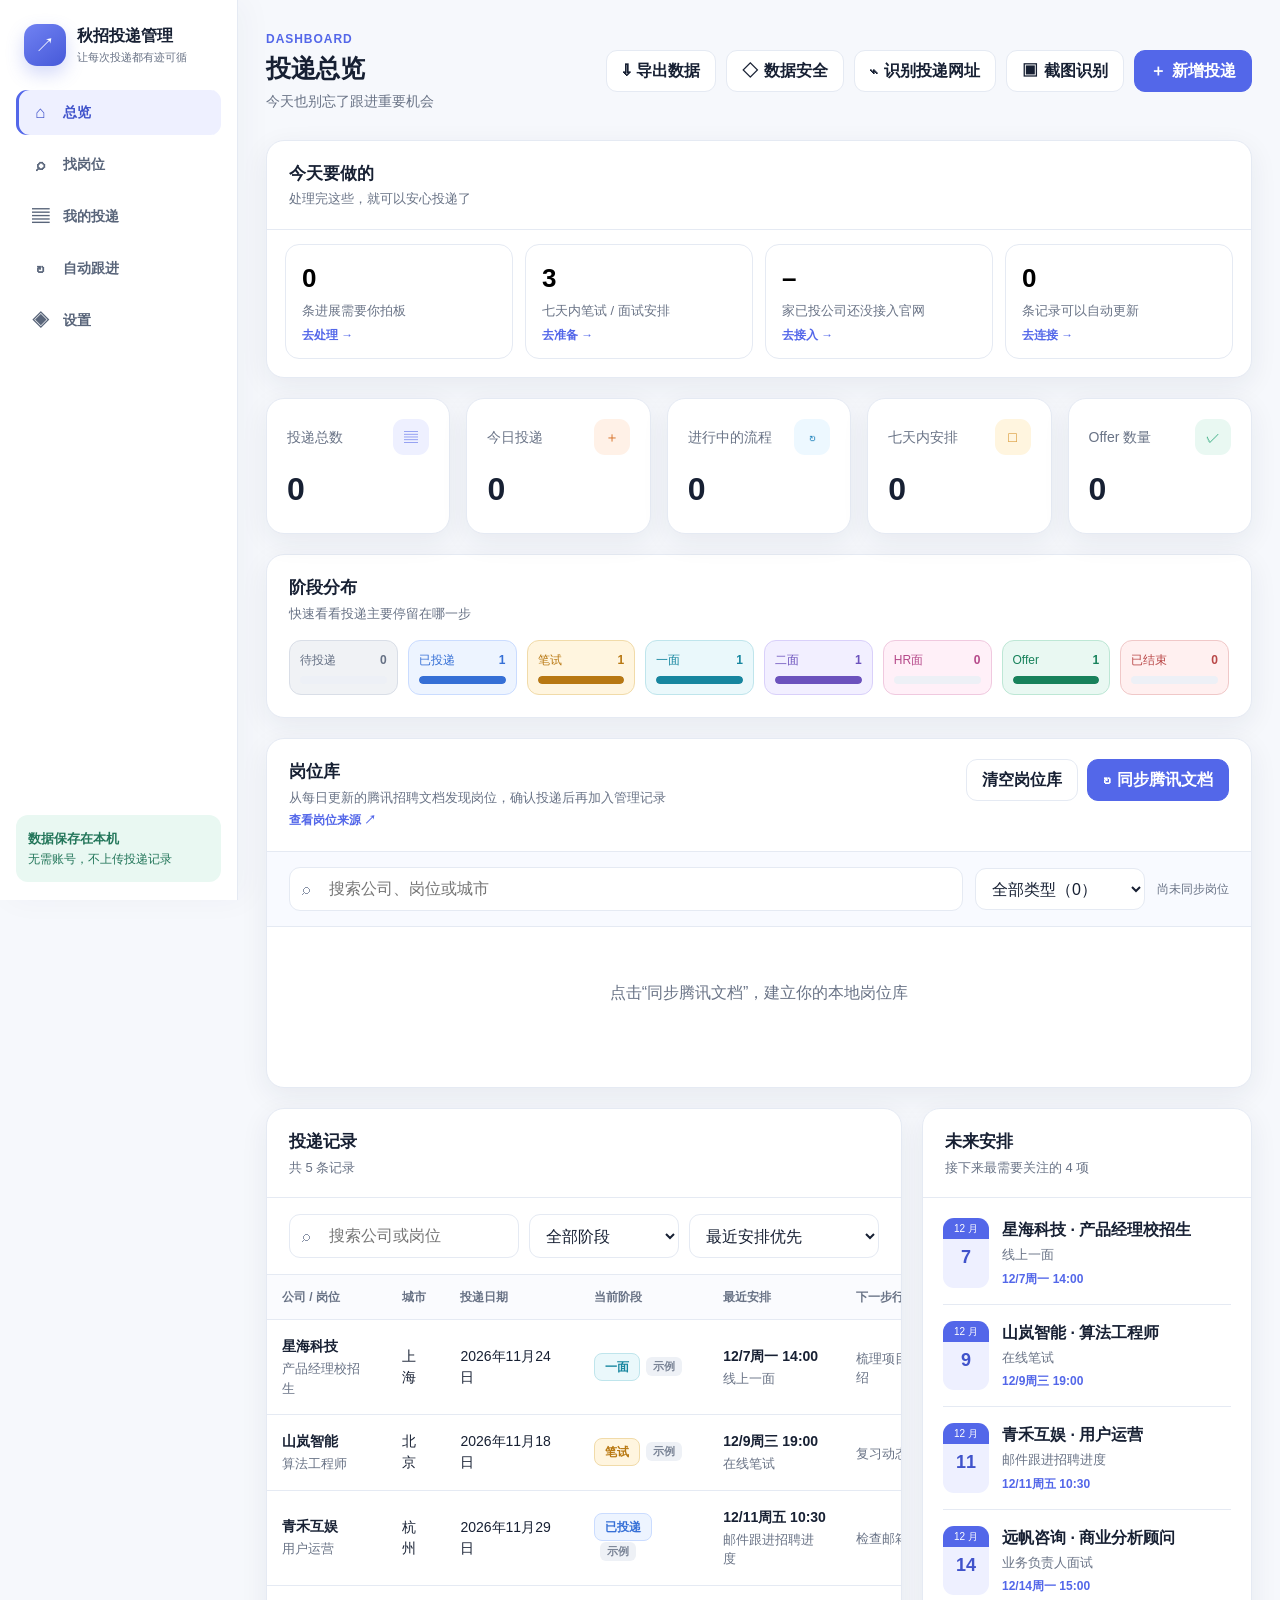
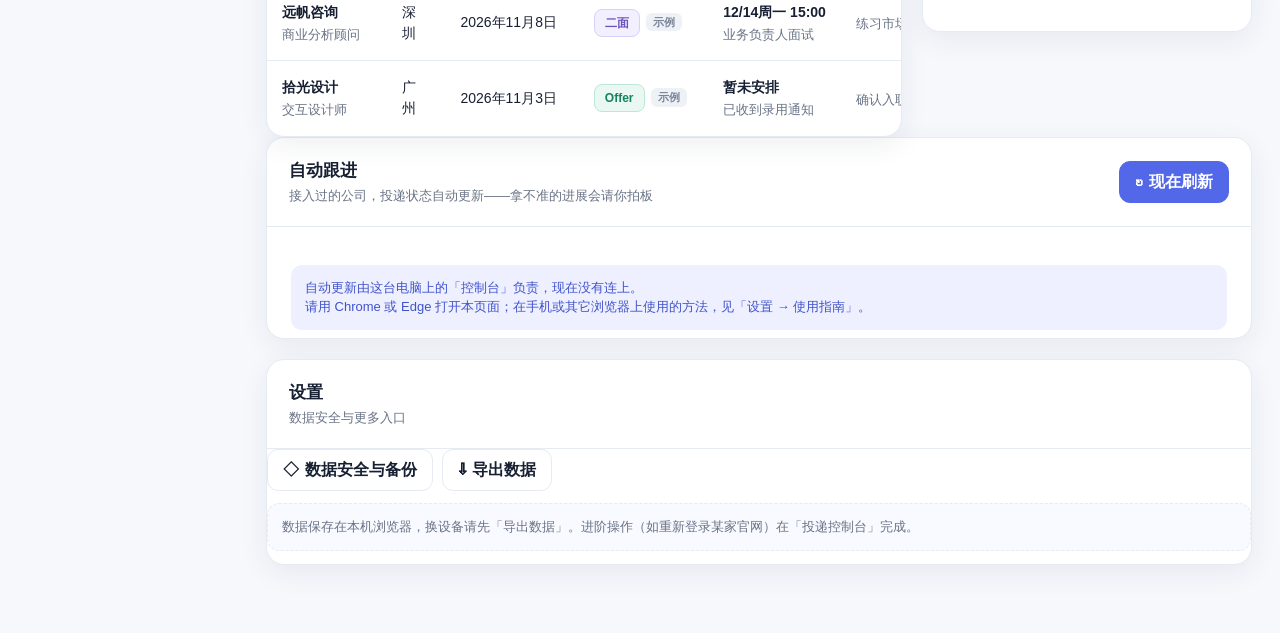
==== index.html @ 9d10a8f5 "feat(v3.2.0): 自动跟进按用户语言重构——公司三态卡+现在刷新+新统计三卡；新增一次一张的拍板弹窗（今日待办/导航徽章直达，四场景人话对质，fuzzy 候选大按钮点选即绑定）；文件模式 U" ====
<!doctype html>
<html lang="zh-CN">
<head>
  <meta charset="utf-8">
  <meta name="viewport" content="width=device-width, initial-scale=1">
  <meta name="color-scheme" content="light">
  <meta name="theme-color" content="#5367e9">
  <meta name="description" content="本地保存、随时跟进的秋招投递管理器">
  <meta name="apple-mobile-web-app-capable" content="yes">
  <meta name="apple-mobile-web-app-status-bar-style" content="default">
  <meta name="apple-mobile-web-app-title" content="秋招管理">
  <link rel="manifest" href="./manifest.webmanifest">
  <link rel="icon" href="./icons/app-icon.svg" type="image/svg+xml">
  <link rel="apple-touch-icon" href="./icons/apple-touch-icon.png">
  <title>秋招投递管理</title>
  <style>
    :root {
      --bg: #f6f8fc;
      --surface: #ffffff;
      --surface-soft: #f8faff;
      --ink: #172033;
      --muted: #697386;
      --line: #e5eaf3;
      --primary: #5367e9;
      --primary-dark: #4053cb;
      --primary-soft: #eef0ff;
      --green: #24a475;
      --green-soft: #e9f8f2;
      --amber: #d38a18;
      --amber-soft: #fff5df;
      --red: #d95050;
      --red-soft: #fff0f0;
      --shadow: 0 8px 28px rgba(33, 45, 75, .07);
      --radius: 18px;
    }

    * { box-sizing: border-box; }
    html { scroll-behavior: smooth; }
    body {
      margin: 0;
      min-width: 320px;
      background: var(--bg);
      color: var(--ink);
      font-family: -apple-system, BlinkMacSystemFont, "Segoe UI", "PingFang SC", "Microsoft YaHei", sans-serif;
      line-height: 1.5;
    }
    button, input, select, textarea { font: inherit; }
    button { cursor: pointer; }
    button:focus-visible, input:focus-visible, select:focus-visible, textarea:focus-visible {
      outline: 3px solid rgba(83, 103, 233, .22);
      outline-offset: 2px;
    }

    .app-layout { display: grid; grid-template-columns: 238px minmax(0, 1fr); min-height: 100vh; }
    .app-sidebar {
      position: sticky; top: 0; z-index: 8; display: flex; flex-direction: column; height: 100vh; padding: 24px 16px 18px;
      background: rgba(255, 255, 255, .96); border-right: 1px solid var(--line); box-shadow: 8px 0 30px rgba(33, 45, 75, .035);
    }
    .sidebar-brand { display: flex; align-items: center; gap: 11px; padding: 0 8px 24px; }
    .sidebar-brand .brand-mark { width: 42px; height: 42px; border-radius: 13px; font-size: 20px; flex: 0 0 auto; }
    .sidebar-title { font-size: 16px; font-weight: 780; white-space: nowrap; }
    .sidebar-subtitle { margin-top: 1px; color: var(--muted); font-size: 11px; }
    .sidebar-nav { display: grid; gap: 7px; }
    .nav-item {
      display: flex; align-items: center; gap: 11px; width: 100%; min-height: 45px; padding: 0 13px; border: 0; border-radius: 11px;
      color: #59657a; background: transparent; text-decoration: none; font-size: 14px; font-weight: 680; text-align: left; transition: .18s ease;
    }
    .nav-item:hover { color: var(--primary-dark); background: #f3f5ff; }
    .nav-item.is-active { color: var(--primary-dark); background: var(--primary-soft); box-shadow: inset 3px 0 0 var(--primary); }
    .nav-icon { display: grid; place-items: center; width: 23px; color: currentColor; font-size: 17px; flex: 0 0 auto; }
    .sidebar-footer { margin-top: auto; padding: 14px 12px; border-radius: 12px; background: var(--green-soft); color: #23765a; font-size: 12px; }
    .sidebar-footer strong { display: block; margin-bottom: 2px; font-size: 13px; }
    .shell { min-width: 0; width: 100%; max-width: 1540px; margin: 0 auto; padding: 30px 28px 48px; }
    #overview, #jobPool, #records, #upcoming { scroll-margin-top: 72px; }
    .topbar { display: flex; align-items: center; justify-content: space-between; gap: 20px; margin-bottom: 28px; }
    .brand { display: flex; align-items: center; gap: 14px; }
    .brand-mark {
      display: grid; place-items: center; width: 48px; height: 48px; border-radius: 15px;
      color: #fff; background: linear-gradient(145deg, #7182f2, #4659d9); box-shadow: 0 8px 18px rgba(83, 103, 233, .25);
      font-size: 23px;
    }
    h1 { margin: 0; font-size: 25px; letter-spacing: -.02em; }
    .page-kicker { margin-bottom: 2px; color: var(--primary); font-size: 12px; font-weight: 760; letter-spacing: .08em; }
    .subtitle { margin: 3px 0 0; color: var(--muted); font-size: 14px; }
    .top-actions { display: flex; gap: 10px; flex-wrap: wrap; justify-content: flex-end; }
    .btn {
      border: 1px solid var(--line); background: var(--surface); color: var(--ink); border-radius: 11px;
      min-height: 42px; padding: 0 15px; font-weight: 650; transition: .18s ease;
    }
    .btn:hover { transform: translateY(-1px); border-color: #ccd3e2; box-shadow: 0 5px 14px rgba(33, 45, 75, .08); }
    .btn-primary { border-color: var(--primary); background: var(--primary); color: #fff; }
    .btn-primary:hover { background: var(--primary-dark); border-color: var(--primary-dark); }
    .btn-soft { background: var(--primary-soft); color: var(--primary-dark); border-color: transparent; }
    .btn-danger { color: var(--red); background: var(--red-soft); border-color: transparent; }
    .btn-small { min-height: 34px; padding: 0 11px; border-radius: 9px; font-size: 13px; }
    .icon { margin-right: 6px; }

    .stats { display: grid; grid-template-columns: repeat(5, minmax(0, 1fr)); gap: 16px; margin-bottom: 20px; }
    .stat-card { background: var(--surface); border: 1px solid var(--line); border-radius: var(--radius); padding: 20px; box-shadow: var(--shadow); }
    .stat-top { display: flex; align-items: center; justify-content: space-between; gap: 12px; color: var(--muted); font-size: 14px; }
    .stat-icon { display: grid; place-items: center; width: 36px; height: 36px; border-radius: 11px; background: var(--primary-soft); color: var(--primary); }
    .stat-card:nth-child(2) .stat-icon { background: #fff1e7; color: #d66f25; }
    .stat-card:nth-child(3) .stat-icon { background: #edf8ff; color: #2988bf; }
    .stat-card:nth-child(4) .stat-icon { background: var(--amber-soft); color: var(--amber); }
    .stat-card:nth-child(5) .stat-icon { background: var(--green-soft); color: var(--green); }
    .stat-number { font-size: 32px; font-weight: 760; margin-top: 10px; letter-spacing: -.03em; }

    .dashboard { display: grid; grid-template-columns: minmax(0, 1fr) 330px; gap: 20px; align-items: start; }
    .main-column { min-width: 0; }
    .panel { background: var(--surface); border: 1px solid var(--line); border-radius: var(--radius); box-shadow: var(--shadow); }
    .panel-head { display: flex; justify-content: space-between; align-items: center; gap: 16px; padding: 20px 22px; border-bottom: 1px solid var(--line); }
    .panel-title { margin: 0; font-size: 17px; }
    .panel-caption { color: var(--muted); font-size: 13px; margin-top: 3px; }

    .distribution { padding: 20px 22px 22px; margin-bottom: 20px; }
    .distribution .panel-head { padding: 0 0 17px; border: 0; }
    .stage-grid { display: grid; grid-template-columns: repeat(8, minmax(72px, 1fr)); gap: 10px; }
    .stage-cell { min-width: 0; padding: 10px; border: 1px solid var(--stage-border, var(--line)); border-radius: 12px; background: var(--stage-soft, var(--surface-soft)); }
    .stage-meta { display: flex; justify-content: space-between; gap: 5px; margin-bottom: 7px; color: var(--stage-color, var(--muted)); font-size: 12px; }
    .stage-meta span:first-child { white-space: nowrap; overflow: hidden; text-overflow: ellipsis; }
    .bar { height: 8px; background: #edf0f6; border-radius: 999px; overflow: hidden; }
    .bar-fill { height: 100%; min-width: 0; border-radius: inherit; background: var(--stage-color, var(--primary)); transition: width .25s ease; }

    .filters { display: grid; grid-template-columns: minmax(180px, 1fr) 150px 190px; gap: 10px; padding: 16px 22px; border-bottom: 1px solid var(--line); }
    .control { width: 100%; min-height: 42px; border: 1px solid var(--line); border-radius: 11px; padding: 9px 12px; color: var(--ink); background: #fff; }
    .search-wrap { position: relative; }
    .search-wrap .control { padding-left: 39px; }
    .search-glyph { position: absolute; left: 13px; top: 50%; transform: translateY(-50%); color: #8a94a8; pointer-events: none; }

    .table-scroll { overflow-x: auto; }
    table { width: 100%; border-collapse: collapse; min-width: 980px; }
    th { padding: 13px 15px; color: var(--muted); font-size: 12px; font-weight: 700; text-align: left; background: #fafbfe; white-space: nowrap; }
    td { padding: 16px 15px; border-top: 1px solid var(--line); vertical-align: middle; font-size: 14px; }
    tbody tr { transition: background .15s ease; }
    tbody tr:hover { background: #fbfcff; }
    .company { font-weight: 720; }
    .company-link { color: inherit; text-decoration: none; }
    .company-link:hover { color: var(--primary); text-decoration: underline; text-underline-offset: 3px; }
    .position { color: var(--muted); font-size: 13px; margin-top: 2px; }
    .schedule { max-width: 190px; }
    .schedule-time { font-weight: 650; }
    .schedule-text, .next-action { color: var(--muted); font-size: 13px; margin-top: 2px; overflow-wrap: anywhere; }
    .overdue { color: var(--red); }
    .badge { display: inline-flex; align-items: center; min-height: 28px; padding: 3px 10px; border: 1px solid var(--stage-border, transparent); border-radius: 8px; background: var(--stage-soft, var(--primary-soft)); color: var(--stage-color, var(--primary-dark)); font-size: 12px; font-weight: 760; white-space: nowrap; }
    .stage-cell[data-stage="待投递"], .badge[data-stage="待投递"] { --stage-color: #657084; --stage-soft: #f0f2f5; --stage-border: #d9dee7; }
    .stage-cell[data-stage="已投递"], .badge[data-stage="已投递"] { --stage-color: #356fd6; --stage-soft: #edf4ff; --stage-border: #cadcff; }
    .stage-cell[data-stage="笔试"], .badge[data-stage="笔试"] { --stage-color: #b87812; --stage-soft: #fff5df; --stage-border: #f1dba9; }
    .stage-cell[data-stage="一面"], .badge[data-stage="一面"] { --stage-color: #16869f; --stage-soft: #eaf8fb; --stage-border: #bfe5ec; }
    .stage-cell[data-stage="二面"], .badge[data-stage="二面"] { --stage-color: #6c52bd; --stage-soft: #f2efff; --stage-border: #d9d0fa; }
    .stage-cell[data-stage="HR面"], .badge[data-stage="HR面"] { --stage-color: #b54889; --stage-soft: #fff0f8; --stage-border: #f0c9df; }
    .stage-cell[data-stage="Offer"], .badge[data-stage="Offer"] { --stage-color: #17825b; --stage-soft: #e9f8f2; --stage-border: #bde7d5; }
    .stage-cell[data-stage="已结束"], .badge[data-stage="已结束"] { --stage-color: #b94747; --stage-soft: #fff0f0; --stage-border: #f0c8c8; }
    .row-actions { display: flex; gap: 7px; white-space: nowrap; }
    .text-button { min-height: 30px; padding: 3px 6px; background: transparent; border: 0; color: var(--muted); font-size: 13px; border-radius: 7px; }
    .text-button:hover { color: var(--primary); background: var(--primary-soft); }
    .text-button.danger:hover { color: var(--red); background: var(--red-soft); }
    .empty { padding: 54px 20px; text-align: center; color: var(--muted); }
    .empty-icon { font-size: 30px; margin-bottom: 8px; }

    .side-panel { position: sticky; top: 20px; }
    .schedule-list { padding: 4px 20px 20px; }
    .schedule-item { display: grid; grid-template-columns: 46px minmax(0, 1fr); gap: 13px; padding: 16px 0; border-bottom: 1px solid var(--line); }
    .schedule-item:last-child { border-bottom: 0; }
    .date-tile { text-align: center; border-radius: 11px; overflow: hidden; background: var(--primary-soft); color: var(--primary-dark); }
    .date-month { padding: 3px 2px; color: #fff; background: var(--primary); font-size: 10px; }
    .date-day { padding: 5px 2px; font-size: 18px; font-weight: 760; }
    .side-company { font-weight: 720; }
    .side-detail { margin-top: 3px; color: var(--muted); font-size: 13px; overflow-wrap: anywhere; }
    .side-time { margin-top: 5px; color: var(--primary); font-size: 12px; font-weight: 650; }
    .side-empty { padding: 46px 15px; text-align: center; color: var(--muted); font-size: 14px; }

    dialog { width: min(680px, calc(100% - 28px)); padding: 0; border: 0; border-radius: 20px; color: var(--ink); box-shadow: 0 24px 70px rgba(20, 29, 54, .24); }
    dialog::backdrop { background: rgba(24, 31, 49, .48); backdrop-filter: blur(2px); }
    .modal-head { display: flex; align-items: center; justify-content: space-between; padding: 21px 24px; border-bottom: 1px solid var(--line); }
    .modal-head h2 { margin: 0; font-size: 20px; }
    .close-btn { width: 36px; height: 36px; border: 0; border-radius: 10px; background: #f3f5f9; color: var(--muted); font-size: 20px; }
    .form-body { padding: 22px 24px 8px; }
    .form-grid { display: grid; grid-template-columns: 1fr 1fr; gap: 17px; }
    .field { min-width: 0; }
    .field.full { grid-column: 1 / -1; }
    label { display: block; margin-bottom: 7px; font-size: 13px; font-weight: 700; }
    .required { color: var(--red); }
    textarea.control { min-height: 78px; resize: vertical; }
    .modal-actions { display: flex; justify-content: flex-end; gap: 10px; padding: 18px 24px 23px; }
    .hint { margin-top: 5px; color: var(--muted); font-size: 12px; }
    .capture-note { margin: 0 0 18px; padding: 13px 14px; border-radius: 11px; background: var(--primary-soft); color: var(--primary-dark); font-size: 13px; }
    .capture-status { min-height: 24px; margin-top: 10px; color: var(--muted); font-size: 13px; }
    .capture-status.success { color: var(--green); }
    .capture-status.error { color: var(--red); }
    .ocr-dropzone { display: grid; place-items: center; min-height: 178px; padding: 22px; border: 2px dashed #cfd6e6; border-radius: 15px; background: var(--surface-soft); text-align: center; transition: .18s ease; }
    .ocr-dropzone.is-dragging { border-color: var(--primary); background: var(--primary-soft); }
    .ocr-dropzone.has-image { display: block; padding: 12px; }
    .ocr-dropzone-icon { margin-bottom: 7px; color: var(--primary); font-size: 32px; }
    .ocr-dropzone-title { font-weight: 730; }
    .ocr-dropzone-help { margin-top: 4px; color: var(--muted); font-size: 13px; }
    .ocr-preview { display: block; width: 100%; max-height: 290px; border-radius: 10px; object-fit: contain; background: #eef1f7; }
    .ocr-preview-grid { display: grid; grid-template-columns: repeat(4, minmax(0, 1fr)); gap: 9px; }
    .ocr-preview-card { position: relative; min-width: 0; overflow: hidden; border: 1px solid var(--line); border-radius: 10px; background: #fff; }
    .ocr-preview-card img { display: block; width: 100%; height: 92px; object-fit: cover; background: #eef1f7; }
    .ocr-preview-name { padding: 6px 8px; overflow: hidden; color: var(--muted); font-size: 11px; text-overflow: ellipsis; white-space: nowrap; }
    .ocr-results { display: grid; gap: 9px; max-height: 280px; margin-top: 13px; overflow: auto; }
    .ocr-result-card { padding: 10px; border: 1px solid var(--line); border-radius: 11px; background: var(--surface-soft); }
    .ocr-result-fields { display: grid; grid-template-columns: 24px 1fr 1.35fr .7fr .95fr; gap: 8px; align-items: center; }
    .ocr-result-card .control { min-width: 0; padding: 8px 9px; font-size: 12px; }
    .ocr-result-check { width: 17px; height: 17px; accent-color: var(--primary); }
    .ocr-raw { margin: 8px 0 0 32px; color: var(--muted); font-size: 12px; }
    .ocr-raw summary { cursor: pointer; color: var(--primary); font-weight: 650; }
    .ocr-raw pre { max-height: 120px; margin: 7px 0 0; padding: 9px; overflow: auto; border-radius: 8px; background: #fff; color: #566078; font: 11px/1.55 ui-monospace, SFMono-Regular, Menlo, monospace; white-space: pre-wrap; }
    .ocr-progress { height: 8px; margin-top: 13px; overflow: hidden; border-radius: 999px; background: #e9edf5; }
    .ocr-progress-fill { width: 0; height: 100%; border-radius: inherit; background: linear-gradient(90deg, #7182f2, #5367e9); transition: width .2s ease; }
    .safety-summary { display: grid; gap: 10px; margin-bottom: 18px; }
    .safety-row { display: flex; align-items: flex-start; justify-content: space-between; gap: 16px; padding: 13px 14px; border: 1px solid var(--line); border-radius: 11px; background: var(--surface-soft); }
    .safety-label { font-weight: 700; }
    .safety-detail { margin-top: 2px; color: var(--muted); font-size: 12px; }
    .safety-state { color: var(--green); font-size: 13px; font-weight: 700; text-align: right; }
    .safety-state.warning { color: var(--amber); }
    .safety-actions { display: grid; grid-template-columns: 1fr 1fr; gap: 10px; }
    .safety-actions .btn { width: 100%; }
    .safety-footnote { margin: 15px 0 0; color: var(--muted); font-size: 12px; }

    .job-pool { margin-bottom: 20px; overflow: hidden; }
    .job-pool-head { align-items: flex-start; }
    .job-pool-actions { display: flex; gap: 9px; flex-wrap: wrap; justify-content: flex-end; }
    .job-source { display: inline-flex; align-items: center; gap: 5px; color: var(--primary); text-decoration: none; font-size: 12px; font-weight: 700; }
    .job-source:hover { text-decoration: underline; text-underline-offset: 3px; }
    .job-pool-toolbar { display: grid; grid-template-columns: minmax(200px, 1fr) minmax(170px, auto) auto; gap: 12px; align-items: center; padding: 15px 22px; border-bottom: 1px solid var(--line); background: var(--surface-soft); }
    .job-pager { display: flex; align-items: center; justify-content: center; gap: 14px; padding: 4px 22px 20px; }
    .job-pager-info { color: var(--muted); font-size: 13px; }
    .job-sync-meta { color: var(--muted); font-size: 12px; white-space: nowrap; }
    .job-list { display: grid; grid-template-columns: repeat(3, minmax(0, 1fr)); gap: 12px; padding: 18px 22px 22px; }
    .job-card { min-width: 0; padding: 16px; border: 1px solid var(--line); border-radius: 14px; background: #fff; transition: .18s ease; }
    .job-card:hover { transform: translateY(-1px); border-color: #cfd6e7; box-shadow: 0 8px 20px rgba(33, 45, 75, .07); }
    .job-card-top { display: flex; align-items: flex-start; justify-content: space-between; gap: 10px; }
    .job-company { min-width: 0; font-weight: 760; overflow: hidden; text-overflow: ellipsis; white-space: nowrap; }
    .job-city { flex: 0 0 auto; padding: 2px 8px; border-radius: 999px; background: #edf8ff; color: #287ea9; font-size: 11px; font-weight: 700; }
    .job-position { min-height: 42px; margin-top: 7px; color: #3c475b; font-size: 14px; font-weight: 650; overflow-wrap: anywhere; }
    .job-extra { min-height: 19px; margin-top: 7px; color: var(--muted); font-size: 12px; overflow-wrap: anywhere; }
    .job-card-actions { display: flex; gap: 8px; margin-top: 13px; }
    .job-card-actions .btn { flex: 1; }
    .job-empty { grid-column: 1 / -1; padding: 36px 18px; color: var(--muted); text-align: center; }
    .sync-steps { display: grid; gap: 10px; margin-bottom: 17px; }
    .sync-step { display: grid; grid-template-columns: 28px minmax(0, 1fr); gap: 10px; align-items: start; padding: 12px 13px; border: 1px solid var(--line); border-radius: 11px; background: var(--surface-soft); }
    .sync-step-number { display: grid; place-items: center; width: 26px; height: 26px; border-radius: 8px; color: #fff; background: var(--primary); font-size: 12px; font-weight: 800; }
    .sync-step strong { display: block; font-size: 13px; }
    .sync-step span { display: block; margin-top: 2px; color: var(--muted); font-size: 12px; }
    .sync-fallback { margin-top: 17px; padding-top: 17px; border-top: 1px solid var(--line); }
    .sync-fallback summary { cursor: pointer; color: var(--primary-dark); font-size: 13px; font-weight: 700; }
    .sync-fallback textarea { margin-top: 11px; min-height: 112px; }

    .toast { position: fixed; z-index: 20; left: 50%; bottom: 28px; transform: translate(-50%, 20px); opacity: 0; pointer-events: none; background: #202a40; color: #fff; border-radius: 11px; padding: 11px 17px; box-shadow: 0 10px 30px rgba(20, 29, 54, .2); transition: .22s ease; font-size: 14px; }
    .toast.show { opacity: 1; transform: translate(-50%, 0); }
    .install-guide { display: grid; gap: 12px; margin: 0; padding: 0; list-style: none; }
    .install-guide li { display: grid; grid-template-columns: 28px minmax(0, 1fr); gap: 10px; align-items: start; padding: 12px 13px; border: 1px solid var(--line); border-radius: 12px; background: var(--surface-soft); }
    .install-step { display: grid; place-items: center; width: 27px; height: 27px; border-radius: 8px; color: #fff; background: var(--primary); font-size: 12px; font-weight: 800; }
    .install-guide strong { display: block; font-size: 13px; }
    .install-guide span:last-child { display: block; margin-top: 2px; color: var(--muted); font-size: 12px; }

    @media (max-width: 1100px) {
      .app-layout { grid-template-columns: 210px minmax(0, 1fr); }
      .dashboard { grid-template-columns: 1fr; }
      .side-panel { position: static; }
      .schedule-list { display: grid; grid-template-columns: repeat(2, 1fr); column-gap: 22px; }
      .job-list { grid-template-columns: repeat(2, minmax(0, 1fr)); }
    }
    @media (max-width: 900px) {
      .app-layout { display: block; }
      .app-sidebar { height: auto; padding: 10px 14px; flex-direction: row; align-items: center; border-right: 0; border-bottom: 1px solid var(--line); }
      .sidebar-brand { margin-right: 8px; padding: 0; }
      .sidebar-brand .brand-mark { width: 38px; height: 38px; }
      .sidebar-brand > div:last-child, .sidebar-footer { display: none; }
      .sidebar-nav { display: flex; min-width: 0; overflow-x: auto; gap: 5px; scrollbar-width: none; }
      .sidebar-nav::-webkit-scrollbar { display: none; }
      .nav-item { width: auto; min-width: max-content; min-height: 38px; padding: 0 11px; }
      .nav-item.is-active { box-shadow: none; }
    }
    @media (max-width: 780px) {
      .shell { padding: 20px 15px 36px; }
      .topbar { align-items: flex-start; }
      .top-actions .btn { font-size: 0; width: 44px; padding: 0; }
      .top-actions .btn .icon { margin: 0; font-size: 17px; }
      .stats { grid-template-columns: repeat(2, 1fr); }
      .stage-grid { grid-template-columns: repeat(4, 1fr); row-gap: 16px; }
      .job-pool-toolbar { grid-template-columns: 1fr; }
      .job-sync-meta { white-space: normal; }
      .filters { grid-template-columns: 1fr 1fr; }
      .search-wrap { grid-column: 1 / -1; }
    }
    @media (max-width: 560px) {
      body { padding-bottom: env(safe-area-inset-bottom); }
      .app-sidebar { padding-left: max(10px, env(safe-area-inset-left)); padding-right: max(10px, env(safe-area-inset-right)); }
      .shell { padding: 16px 11px calc(30px + env(safe-area-inset-bottom)); }
      .topbar { flex-direction: column; gap: 13px; margin-bottom: 18px; }
      .top-actions { display: grid; grid-template-columns: repeat(auto-fit, minmax(42px, 1fr)); width: 100%; gap: 7px; }
      .top-actions .btn { width: 100%; }
      .brand-mark { width: 43px; height: 43px; }
      h1 { font-size: 21px; }
      .subtitle { display: none; }
      .stats { gap: 10px; }
      .stat-card { padding: 15px; }
      .stat-number { font-size: 27px; }
      .stats .stat-card:last-child:nth-child(odd) { grid-column: 1 / -1; }
      .filters { grid-template-columns: 1fr; padding: 14px; }
      .search-wrap { grid-column: auto; }
      .panel-head { padding: 17px; }
      .distribution { padding: 17px; }
      .stage-grid { grid-template-columns: repeat(2, 1fr); }
      .schedule-list { grid-template-columns: 1fr; }
      .job-list { grid-template-columns: 1fr; padding: 14px; }
      .job-pool-head { align-items: stretch; flex-direction: column; }
      .job-pool-actions { justify-content: flex-start; }
      .ocr-preview-grid { grid-template-columns: repeat(2, minmax(0, 1fr)); }
      .ocr-result-fields { grid-template-columns: 22px 1fr; }
      .ocr-result-fields [data-field="position"], .ocr-result-fields [data-field="city"], .ocr-result-fields [data-field="applicationDate"] { grid-column: 2; }
      .form-grid { grid-template-columns: 1fr; }
      .field.full { grid-column: auto; }
      .form-body { padding: 18px 18px 6px; }
      .modal-head, .modal-actions { padding-left: 18px; padding-right: 18px; }
      dialog { width: calc(100% - 12px); max-height: calc(100dvh - 12px); border-radius: 16px; }
      dialog[open] { display: flex; flex-direction: column; }
      dialog > form, dialog > div { min-height: 0; }
      dialog .form-body { overflow-y: auto; overscroll-behavior: contain; }
      .table-scroll { overflow: visible; }
      table { min-width: 0; }
      thead { display: none; }
      tbody { display: grid; gap: 12px; padding: 12px; }
      tbody tr { display: block; overflow: hidden; border: 1px solid var(--line); border-radius: 14px; background: #fff; box-shadow: 0 5px 16px rgba(33, 45, 75, .05); }
      tbody td { display: grid; grid-template-columns: 84px minmax(0, 1fr); gap: 10px; align-items: start; padding: 10px 13px; border-top: 1px solid var(--line); font-size: 13px; }
      tbody td:first-child { display: block; padding: 14px 13px; border-top: 0; background: var(--surface-soft); }
      tbody td::before { content: attr(data-label); color: var(--muted); font-size: 11px; font-weight: 700; }
      tbody td:first-child::before { display: none; }
      .schedule { max-width: none; }
      .row-actions { flex-wrap: wrap; }
      .row-actions .btn, .row-actions .text-button { flex: 1; min-height: 38px; }
    }

    /* ===== 状态同步 ===== */
    .nav-badge {
      margin-left: auto; min-width: 19px; height: 19px; padding: 0 5px; border-radius: 999px;
      display: inline-grid; place-items: center; background: var(--red); color: #fff; font-size: 11px; font-weight: 800;
    }
    .nav-badge[hidden] { display: none; }
    .sync-badge {
      display: inline-block; margin-left: 6px; padding: 1px 7px; border-radius: 6px; background: #eef1f6;
      color: #7a8496; font-size: 11px; font-weight: 700; cursor: help; vertical-align: 1px;
    }
    .sync-file-row { display: flex; align-items: center; justify-content: space-between; gap: 12px; padding: 13px 15px; border: 1px solid var(--line); border-radius: 13px; background: var(--surface-soft); margin-bottom: 14px; }
    .sync-file-name { font-weight: 750; font-size: 14px; word-break: break-all; }
    .sync-file-sub { color: var(--muted); font-size: 12.5px; margin-top: 2px; }
    .sync-dot { display: inline-block; width: 9px; height: 9px; border-radius: 50%; margin-right: 6px; vertical-align: 1px; background: var(--line); }
    .sync-dot.ok { background: var(--green); }
    .sync-dot.warn { background: var(--amber); }
    .sync-dot.err { background: var(--red); }
    .sync-stats { display: grid; grid-template-columns: repeat(3, 1fr); gap: 10px; margin-bottom: 14px; }
    .sync-stat { border: 1px solid var(--line); border-radius: 13px; padding: 12px 14px; background: var(--surface); }
    .sync-stat b { display: block; font-size: 22px; letter-spacing: -.02em; }
    .sync-stat span { color: var(--muted); font-size: 12px; }
    .sync-stat.is-hot b { color: var(--red); }
    .sync-toolbar { display: flex; gap: 9px; flex-wrap: wrap; margin-bottom: 4px; }
    .sync-box { border-radius: 13px; padding: 12px 14px; font-size: 13.5px; margin: 10px 0; }
    .sync-box.warn { background: var(--amber-soft); color: #8a5a10; }
    .sync-box.err { background: var(--red-soft); color: #943434; }
    .sync-seed { border: 1px solid #cfe9dd; background: var(--green-soft); border-radius: 13px; padding: 14px 16px; margin: 10px 0; }
    .sync-seed h3 { margin: 0 0 6px; font-size: 15px; color: #1d7a58; }
    .sync-seed p { margin: 0 0 10px; font-size: 13px; color: #2c6a53; }
    .sync-chips { display: flex; gap: 8px; flex-wrap: wrap; margin-bottom: 12px; }
    .sync-chip { background: #fff; border: 1px solid #cfe9dd; border-radius: 999px; padding: 3px 11px; font-size: 12px; font-weight: 700; color: #1d7a58; }
    .sync-queue-head { font-size: 14px; font-weight: 800; color: var(--amber); margin: 10px 0 4px; }
    .sync-batch-note { color: var(--muted); font-size: 12px; margin: 2px 0 10px; }
    .sync-card { border: 1px solid var(--line); border-left: 4px solid var(--line); border-radius: 13px; background: var(--surface); padding: 13px 15px; margin-bottom: 10px; box-shadow: 0 3px 10px rgba(33,45,75,.04); }
    .sync-card.t-override { border-left-color: var(--amber); }
    .sync-card.t-revive { border-left-color: var(--red); }
    .sync-card.t-fuzzy { border-left-color: var(--primary); }
    .sync-card.t-new { border-left-color: var(--green); }
    .sync-scene { display: inline-block; font-size: 11.5px; font-weight: 800; border-radius: 7px; padding: 2px 8px; margin-bottom: 7px; }
    .sync-card.t-override .sync-scene { background: var(--amber-soft); color: var(--amber); }
    .sync-card.t-revive .sync-scene { background: var(--red-soft); color: var(--red); }
    .sync-card.t-fuzzy .sync-scene { background: var(--primary-soft); color: var(--primary-dark); }
    .sync-card.t-new .sync-scene { background: var(--green-soft); color: var(--green); }
    .sync-card-title { font-size: 14.5px; font-weight: 780; }
    .sync-official { font-size: 13px; color: #3d4759; margin-top: 3px; }
    .sync-meta { color: var(--muted); font-size: 12px; margin-top: 3px; }
    .sync-diff { margin: 9px 0 2px; font-size: 13px; display: flex; align-items: center; gap: 8px; flex-wrap: wrap; }
    .sync-diff .arrow { color: var(--muted); }
    .sync-guard { margin-top: 7px; font-size: 12px; color: var(--amber); background: var(--amber-soft); border-radius: 8px; padding: 5px 9px; display: inline-block; }
    .sync-card-actions { display: flex; gap: 8px; flex-wrap: wrap; margin-top: 11px; }
    .sync-card select.control { min-height: 34px; max-width: 100%; padding-top: 0; padding-bottom: 0; font-size: 13px; }
    .sync-allclear { text-align: center; color: var(--green); font-weight: 700; font-size: 14px; padding: 12px 0 4px; }
    .sync-hint { margin-top: 14px; padding: 12px 14px; border-radius: 12px; background: var(--surface-soft); border: 1px dashed var(--line); color: var(--muted); font-size: 12.5px; line-height: 1.8; }
    .sync-sites { display: grid; gap: 6px; margin: 10px 0 14px; }
    .sync-site { display: flex; align-items: center; justify-content: space-between; gap: 10px; font-size: 13px; padding: 8px 12px; border: 1px solid var(--line); border-radius: 10px; background: var(--surface-soft); }
    .sync-site-right { display: flex; align-items: center; gap: 10px; min-width: 0; }
    .sync-site-right .sub { font-size: 12px; text-align: right; }
    .sync-site-actions { display: flex; gap: 6px; flex: 0 0 auto; }
    .sync-site-actions .btn { min-height: 28px; padding: 0 9px; font-size: 12px; border-radius: 8px; }
    .todo-grid { display: grid; grid-template-columns: repeat(4, minmax(0,1fr)); gap: 12px; padding: 14px 18px 18px; }
    .todo-card { text-align: left; border: 1px solid var(--line); border-radius: 14px; background: var(--surface); padding: 14px 16px; display: grid; gap: 3px; transition: .18s ease; }
    .todo-card:hover { transform: translateY(-1px); border-color: #cfd6e7; box-shadow: 0 8px 20px rgba(33,45,75,.07); }
    .todo-card b { font-size: 26px; letter-spacing: -.02em; }
    .todo-card span { color: var(--muted); font-size: 13px; }
    .todo-card i { font-style: normal; color: var(--primary); font-size: 12px; font-weight: 700; margin-top: 3px; }
    #autofollow, #settings { scroll-margin-top: 72px; }
    .sync-site-caption { color: var(--muted); font-size: 12px; padding: 2px 2px 8px; }

    /* ===== 官网绑定 ===== */
    .sync-badge.bind-on { background: var(--green-soft); color: #1d7a58; }
    .sync-badge.bind-off { background: #eef1f6; color: #8a94a6; }
    .sync-badge.bind-orphan { background: var(--amber-soft); color: var(--amber); }
    .bind-entries { display: grid; gap: 6px; margin: 8px 0 4px; max-height: 190px; overflow: auto; }
    .bind-entry {
      display: flex; justify-content: space-between; align-items: center; gap: 10px; width: 100%;
      padding: 8px 11px; border: 1px solid var(--line); border-radius: 10px; background: var(--surface-soft);
      font-size: 12.5px; text-align: left;
    }
    .bind-entry:hover { border-color: var(--primary); }
    .bind-entry.is-selected { border-color: var(--primary); background: var(--primary-soft); }
    .bind-entry .sub { color: var(--muted); font-size: 11.5px; text-align: right; }
    .bind-nobind-row { display: flex; gap: 7px; align-items: center; margin-top: 9px; font-size: 12.5px; font-weight: 600; color: var(--muted); }
    /* ===== 拍板弹窗 ===== */
    .adj-fact { margin: 10px 0 4px; padding: 12px 14px; border: 1px solid var(--line); border-radius: 11px; background: var(--surface-soft); font-size: 14px; line-height: 1.75; }
    .adj-fact b { font-weight: 760; }
    .adj-question { margin: 14px 0 0; font-size: 15.5px; font-weight: 730; }
    .adj-actions { display: flex; gap: 10px; margin-top: 16px; }
    .adj-actions .btn { flex: 1; min-height: 46px; }
    .adj-body-title { font-size: 15px; font-weight: 780; margin-bottom: 2px; }
    .adj-meta { color: var(--muted); font-size: 12.5px; margin-top: 3px; }
    /* ===== 自动跟进新区 ===== */
    .sync-freshness { color: var(--muted); font-size: 13px; margin-bottom: 12px; }
    button.sync-stat { cursor: pointer; text-align: left; font: inherit; }
    button.sync-stat:hover { border-color: #cfd6e7; box-shadow: 0 5px 14px rgba(33,45,75,.08); }
    @media (max-width: 1100px) { .todo-grid { grid-template-columns: repeat(2, minmax(0,1fr)); } }
    @media (max-width: 560px) { .todo-grid { grid-template-columns: 1fr; } }
  </style>
</head>
<body>
  <div class="app-layout">
    <aside class="app-sidebar" aria-label="主导航">
      <div class="sidebar-brand">
        <div class="brand-mark" aria-hidden="true">↗</div>
        <div><div class="sidebar-title">秋招投递管理</div><div class="sidebar-subtitle">让每次投递都有迹可循</div></div>
      </div>
      <nav class="sidebar-nav">
        <a class="nav-item is-active" href="#overview"><span class="nav-icon">⌂</span><span>总览</span></a>
        <a class="nav-item" href="#jobPool"><span class="nav-icon">⌕</span><span>找岗位</span></a>
        <a class="nav-item" href="#records"><span class="nav-icon">▤</span><span>我的投递</span></a>
        <button class="nav-item" id="sideSyncBtn" type="button"><span class="nav-icon">↻</span><span>自动跟进</span><span class="nav-badge" id="syncNavBadge" hidden>0</span></button>
        <a class="nav-item" href="#settings"><span class="nav-icon">◈</span><span>设置</span></a>
      </nav>
      <div class="sidebar-footer"><strong>数据保存在本机</strong>无需账号，不上传投递记录</div>
    </aside>

    <main class="shell">
    <header class="topbar">
      <div>
        <div class="page-kicker">DASHBOARD</div>
        <h1>投递总览</h1>
        <p class="subtitle">今天也别忘了跟进重要机会</p>
      </div>
      <div class="top-actions">
        <button class="btn" id="exportBtn" type="button" title="导出数据"><span class="icon">⇩</span>导出数据</button>
        <button class="btn" id="safetyBtn" type="button" title="数据安全"><span class="icon">◇</span>数据安全</button>
        <button class="btn" id="captureUrlBtn" type="button" title="识别投递网址"><span class="icon">⌁</span>识别投递网址</button>
        <button class="btn" id="captureScreenshotBtn" type="button" title="截图识别"><span class="icon">▣</span>截图识别</button>
        <button class="btn" id="installAppBtn" type="button" title="安装到手机" hidden><span class="icon">⇧</span>安装到手机</button>
        <button class="btn btn-primary" id="addBtn" type="button" title="新增投递"><span class="icon">＋</span>新增投递</button>
      </div>
    </header>

    <section class="panel" id="todoStrip" aria-label="今天要做的" style="margin-bottom:20px">
        <div class="panel-head"><div><h2 class="panel-title">今天要做的</h2><div class="panel-caption">处理完这些，就可以安心投递了</div></div></div>
        <div class="panel-body todo-grid">
          <button class="todo-card" id="todoConfirm" type="button"><b id="todoConfirmN">0</b><span>条进展需要你拍板</span><i>去处理 →</i></button>
          <button class="todo-card" id="todoUpcoming" type="button"><b id="todoUpcomingN">0</b><span>七天内笔试 / 面试安排</span><i>去准备 →</i></button>
          <button class="todo-card" id="todoOnboard" type="button"><b id="todoOnboardN">0</b><span>家已投公司还没接入官网</span><i>去接入 →</i></button>
          <button class="todo-card" id="todoBind" type="button"><b id="todoBindN">0</b><span>条记录可以自动更新</span><i>去连接 →</i></button>
        </div>
      </section>
      <section class="stats" id="overview" aria-label="投递概览">
      <article class="stat-card"><div class="stat-top"><span>投递总数</span><span class="stat-icon">▤</span></div><div class="stat-number" id="totalCount">0</div></article>
      <article class="stat-card"><div class="stat-top"><span>今日投递</span><span class="stat-icon">＋</span></div><div class="stat-number" id="todayCount">0</div></article>
      <article class="stat-card"><div class="stat-top"><span>进行中的流程</span><span class="stat-icon">↻</span></div><div class="stat-number" id="activeCount">0</div></article>
      <article class="stat-card"><div class="stat-top"><span>七天内安排</span><span class="stat-icon">□</span></div><div class="stat-number" id="weekCount">0</div></article>
      <article class="stat-card"><div class="stat-top"><span>Offer 数量</span><span class="stat-icon">✓</span></div><div class="stat-number" id="offerCount">0</div></article>
    </section>

    <section class="panel distribution" aria-labelledby="distributionTitle">
      <div class="panel-head">
        <div><h2 class="panel-title" id="distributionTitle">阶段分布</h2><div class="panel-caption">快速看看投递主要停留在哪一步</div></div>
      </div>
      <div class="stage-grid" id="stageGrid"></div>
    </section>

    <section class="panel job-pool" id="jobPool" aria-labelledby="jobPoolTitle">
      <div class="panel-head job-pool-head">
        <div>
          <h2 class="panel-title" id="jobPoolTitle">岗位库</h2>
          <div class="panel-caption">从每日更新的腾讯招聘文档发现岗位，确认投递后再加入管理记录</div>
          <a class="job-source" href="https://docs.qq.com/smartsheet/DUXJLSnZoTVFhVUVs?tab=tkaHEa&amp;viewId=vKWCWH" target="_blank" rel="noopener noreferrer">查看岗位来源 ↗</a>
        </div>
        <div class="job-pool-actions">
          <button class="btn" id="clearJobPoolBtn" type="button">清空岗位库</button>
          <button class="btn btn-primary" id="syncJobsBtn" type="button"><span class="icon">↻</span>同步腾讯文档</button>
        </div>
      </div>
      <div class="job-pool-toolbar">
        <div class="search-wrap"><span class="search-glyph">⌕</span><input class="control" id="jobSearchInput" type="search" placeholder="搜索公司、岗位或城市" aria-label="搜索岗位库"></div>
        <select class="control" id="jobCategoryFilter" aria-label="按招聘类型筛选"><option value="all">全部类型</option></select>
        <div class="job-sync-meta" id="jobSyncMeta">尚未同步岗位</div>
      </div>
      <div class="job-list" id="jobList"></div>
      <div class="job-pager" id="jobPager"></div>
    </section>

    <div class="dashboard">
      <section class="main-column">
        <div class="panel" id="records">
          <div class="panel-head">
            <div><h2 class="panel-title">投递记录</h2><div class="panel-caption" id="resultCaption">共 0 条记录</div></div>
          </div>
          <div class="filters">
            <div class="search-wrap"><span class="search-glyph">⌕</span><input class="control" id="searchInput" type="search" placeholder="搜索公司或岗位" aria-label="搜索公司或岗位"></div>
            <select class="control" id="stageFilter" aria-label="按阶段筛选"><option value="all">全部阶段</option></select>
            <select class="control" id="sortSelect" aria-label="排序方式">
              <option value="schedule">最近安排优先</option>
              <option value="applied-desc">投递日期：从新到旧</option>
              <option value="updated-desc">最近更新优先</option>
              <option value="company">公司名称排序</option>
            </select>
          </div>
          <div class="table-scroll">
            <table>
              <thead><tr><th>公司 / 岗位</th><th>城市</th><th>投递日期</th><th>当前阶段</th><th>最近安排</th><th>下一步行动</th><th>操作</th></tr></thead>
              <tbody id="recordBody"></tbody>
            </table>
          </div>
          <div class="empty" id="emptyState" hidden><div class="empty-icon">⌕</div><div>没有找到符合条件的记录</div></div>
        </div>
      </section>

      <aside class="panel side-panel" id="upcoming" aria-labelledby="upcomingTitle">
        <div class="panel-head"><div><h2 class="panel-title" id="upcomingTitle">未来安排</h2><div class="panel-caption">接下来最需要关注的 4 项</div></div></div>
        <div class="schedule-list" id="upcomingList"></div>
      </aside>
    </div>
        <section class="panel" id="autofollow" aria-labelledby="autofollowTitle" style="margin-bottom:20px">
        <div class="panel-head">
          <div><h2 class="panel-title" id="autofollowTitle">自动跟进</h2><div class="panel-caption">接入过的公司，投递状态自动更新——拿不准的进展会请你拍板</div></div>
          <div class="job-pool-actions">
            <button class="btn btn-primary" id="syncRefreshBtn" type="button"><span class="icon">↻</span>现在刷新</button>
          </div>
        </div>
        <div class="panel-body" style="padding-top:16px">
    <div class="form-body">

      <section id="syncConnecting" hidden>
        <p class="capture-note" style="margin:0">正在连接…</p>
      </section>

      <section id="syncDirect" hidden>
        <div class="sync-freshness" id="syncFreshness">·</div>
        <div class="sync-stats">
          <div class="sync-stat"><b id="statLastUpdate">—</b><span>上次更新</span></div>
          <div class="sync-stat"><b id="statCompanies">0</b><span>已接入公司</span></div>
          <button class="sync-stat" id="statPending" type="button" title="处理这些进展"><b id="statPendingN">0</b><span>条进展需要拍板</span></button>
        </div>
        <div class="sync-sites" id="syncSitesList"></div>
        <div class="capture-status" id="syncQueryStatus" role="status" aria-live="polite" hidden></div>

        <div class="sync-seed" id="syncSeedBox" hidden>
          <h3>官网发现你的投递记录，台账还是空的</h3>
          <p>要把这些全部记入台账吗？之后它们的状态会自动更新。</p>
          <div class="sync-chips" id="syncSeedChips"></div>
          <div style="display:flex;gap:9px;flex-wrap:wrap;">
            <button class="btn btn-primary btn-small" id="syncSeedAllBtn" type="button">全部记入</button>
            <button class="btn btn-small" id="syncSeedOneBtn" type="button">一条条来</button>
          </div>
        </div>
      </section>

      <section id="syncFallback" hidden>
        <p class="capture-note" style="margin:0">自动更新由这台电脑上的「控制台」负责，现在没有连上。<br>请用 Chrome 或 Edge 打开本页面；在手机或其它浏览器上使用的方法，见「设置 → 使用指南」。</p>
      </section>

    </div>
  </div>
        </section>
        <section class="panel" id="settings" aria-labelledby="settingsTitle" style="margin-bottom:20px">
          <div class="panel-head"><div><h2 class="panel-title" id="settingsTitle">设置</h2><div class="panel-caption">数据安全与更多入口</div></div></div>
          <div class="panel-body">
            <div class="sync-toolbar">
              <button class="btn" id="sideSafetyBtn2" type="button"><span class="icon">◇</span>数据安全与备份</button>
              <button class="btn" id="sideExportBtn" type="button"><span class="icon">⇩</span>导出数据</button>
              <a class="btn" id="sideGuideLink" href="/guide" target="_blank"><span class="icon">□</span>使用指南</a>
              <a class="btn" id="sideConsoleLink" href="/console/" hidden><span class="icon">🎛</span>投递控制台</a>
            </div>
            <p class="sync-hint" style="margin-top:12px">数据保存在本机浏览器，换设备请先「导出数据」。进阶操作（如重新登录某家官网）在「投递控制台」完成。</p>
          </div>
        </section>
    </main>
  </div>

  <dialog id="recordDialog">
    <form id="recordForm">
      <div class="modal-head"><h2 id="dialogTitle">新增投递</h2><button class="close-btn" id="closeDialog" type="button" aria-label="关闭">×</button></div>
      <div class="form-body">
        <div class="form-grid">
          <div class="field"><label for="company">公司 <span class="required">*</span></label><input class="control" id="company" name="company" required maxlength="60" placeholder="例如：星海科技"></div>
          <div class="field"><label for="position">岗位 <span class="required">*</span></label><input class="control" id="position" name="position" required maxlength="80" placeholder="例如：产品经理校招生"></div>
          <div class="field"><label for="city">城市 <span class="required">*</span></label><input class="control" id="city" name="city" required maxlength="30" placeholder="例如：上海"></div>
          <div class="field"><label for="applicationDate">投递日期 <span class="required">*</span></label><input class="control" id="applicationDate" name="applicationDate" type="date" required></div>
          <div class="field"><label for="stage">当前阶段 <span class="required">*</span></label><select class="control" id="stage" name="stage" required><option value="" disabled selected hidden></option></select></div>
          <div class="field"><label for="scheduleAt">安排时间</label><input class="control" id="scheduleAt" name="scheduleAt" type="datetime-local"><div class="hint">有面试、笔试或跟进时间时填写</div></div>
          <div class="field full"><label for="applicationUrl">投递网址</label><input class="control" id="applicationUrl" name="applicationUrl" type="url" maxlength="1000" placeholder="https://jobs.example.com/position/123"><div class="hint">通过一键收录插件添加时会自动填写</div></div>
          <div class="field full"><label for="recentSchedule">最近安排</label><input class="control" id="recentSchedule" name="recentSchedule" maxlength="100" placeholder="例如：线上一面（腾讯会议）"></div>
          <div class="field full"><label for="nextAction">下一步行动</label><textarea class="control" id="nextAction" name="nextAction" maxlength="200" placeholder="例如：准备项目复盘，提前测试摄像头"></textarea></div>
          <div class="field full" id="bindField" hidden>
            <label>官网绑定</label>
            <div class="hint" id="bindCurrent"></div>
            <div class="bind-entries" id="bindEntries"></div>
            <label class="bind-nobind-row"><input type="checkbox" id="noBindCheck"> 这条无需官网绑定（纯手动维护，不再提示）</label>
          </div>
        </div>
      </div>
      <div class="modal-actions"><button class="btn" id="cancelDialog" type="button">取消</button><button class="btn btn-primary" type="submit">保存记录</button></div>
    </form>
  </dialog>

  <dialog id="captureDialog">
    <form id="captureForm">
      <div class="modal-head"><h2>识别投递详情页</h2><button class="close-btn" id="closeCaptureDialog" type="button" aria-label="关闭">×</button></div>
      <div class="form-body">
        <p class="capture-note">粘贴招聘网站的岗位详情或投递详情网址。插件会在本机读取公司、岗位、投递日期和状态，识别完成后由你确认再保存。</p>
        <div class="field">
          <label for="captureUrlInput">投递详情页网址 <span class="required">*</span></label>
          <input class="control" id="captureUrlInput" type="url" required placeholder="https://jobs.example.com/application/123">
        </div>
        <div class="capture-status" id="captureStatus" role="status" aria-live="polite">正在检查一键收录插件…</div>
      </div>
      <div class="modal-actions"><button class="btn" id="cancelCaptureDialog" type="button">取消</button><button class="btn btn-primary" id="startCaptureBtn" type="submit">开始识别</button></div>
    </form>
  </dialog>

  <dialog id="screenshotDialog">
    <div class="modal-head"><h2>批量截图识别岗位</h2><button class="close-btn" id="closeScreenshotDialog" type="button" aria-label="关闭">×</button></div>
    <div class="form-body">
      <p class="capture-note">直接复制截图后按 Command + V 粘贴，也可以一次选择多张图片。识别完全在浏览器本地完成，不会上传；无法确认的日期会保持空白。</p>
      <div class="ocr-dropzone" id="ocrDropzone" role="button" tabindex="0" aria-label="选择多张岗位截图">
        <div id="ocrEmptyState"><div class="ocr-dropzone-icon">▧</div><div class="ocr-dropzone-title">粘贴、点击选择，或把多张截图拖到这里</div><div class="ocr-dropzone-help">复制图片后按 Command + V；支持 PNG、JPG、WEBP，最多 20 张</div></div>
        <div class="ocr-preview-grid" id="ocrPreviewGrid" hidden></div>
      </div>
      <input id="ocrFileInput" type="file" accept="image/png,image/jpeg,image/webp" multiple hidden>
      <div class="ocr-progress" id="ocrProgress" hidden><div class="ocr-progress-fill" id="ocrProgressFill"></div></div>
      <div class="capture-status" id="ocrStatus" role="status" aria-live="polite">按 Command + V 粘贴截图，或选择一张或多张图片。</div>
      <div class="ocr-results" id="ocrResults" hidden></div>
    </div>
    <div class="modal-actions"><button class="btn" id="cancelScreenshotDialog" type="button">取消</button><button class="btn btn-primary" id="startOcrBtn" type="button" disabled>开始批量识别</button></div>
  </dialog>

  <dialog id="jobSyncDialog">
    <div class="modal-head"><h2>同步腾讯招聘岗位</h2><button class="close-btn" id="closeJobSyncDialog" type="button" aria-label="关闭">×</button></div>
    <div class="form-body">
      <p class="capture-note">岗位只保存在你的浏览器本地。同步会读取公开招聘文档，不会上传你的投递记录，也不会自动替你投递。</p>
      <div class="sync-steps">
        <div class="sync-step"><span class="sync-step-number">1</span><div><strong>安装或更新“一键收录插件”</strong><span>腾讯文档有登录和跨站访问限制，需要插件在你的浏览器里读取。</span></div></div>
        <div class="sync-step"><span class="sync-step-number">2</span><div><strong>点击下方“一键同步”</strong><span>插件会后台打开指定文档，读取岗位后自动关闭页面。</span></div></div>
        <div class="sync-step"><span class="sync-step-number">3</span><div><strong>在岗位库里搜索并投递</strong><span>点击“记为已投递”后，才会写入正式投递记录。</span></div></div>
      </div>
      <div class="capture-status" id="jobSyncStatus" role="status" aria-live="polite">正在检查一键收录插件…</div>
      <details class="sync-fallback">
        <summary>插件暂时不可用？粘贴表格内容导入</summary>
        <textarea class="control" id="jobPasteInput" placeholder="从腾讯文档复制多行岗位后粘贴到这里。建议包含：公司、岗位、城市、截止时间、投递链接。"></textarea>
        <button class="btn btn-soft btn-small" id="importPastedJobsBtn" type="button">识别粘贴内容</button>
      </details>
    </div>
    <div class="modal-actions"><button class="btn" id="cancelJobSyncDialog" type="button">取消</button><button class="btn btn-primary" id="startJobSyncBtn" type="button">一键同步</button></div>
  </dialog>

  <dialog id="safetyDialog">
    <div class="modal-head"><h2>数据安全与恢复</h2><button class="close-btn" id="closeSafetyDialog" type="button" aria-label="关闭">×</button></div>
    <div class="form-body">
      <p class="capture-note">每次新增、编辑、删除和推进阶段后，都会保留浏览器主数据和历史快照。建议再设置一个电脑本地备份文件，形成独立保护。</p>
      <div class="safety-summary">
        <div class="safety-row"><div><div class="safety-label">浏览器主数据</div><div class="safety-detail">沿用固定存储标识，网站升级不会覆盖</div></div><div class="safety-state" id="primaryStorageState">已保护</div></div>
        <div class="safety-row"><div><div class="safety-label">浏览器恢复快照</div><div class="safety-detail">最多保留最近 25 个数据版本</div></div><div class="safety-state" id="snapshotState">正在检查</div></div>
        <div class="safety-row"><div><div class="safety-label">电脑本地备份文件</div><div class="safety-detail">设置后，每次修改都会尝试同步写入</div></div><div class="safety-state warning" id="fileBackupState">尚未设置</div></div>
      </div>
      <div class="safety-actions">
        <button class="btn btn-primary" id="setupBackupBtn" type="button">设置自动备份文件</button>
        <button class="btn" id="backupNowBtn" type="button">立即同步备份</button>
        <button class="btn" id="importBtn" type="button">导入备份文件</button>
        <button class="btn" id="restoreSnapshotBtn" type="button">恢复上一个快照</button>
      </div>
      <input id="importFileInput" type="file" accept="application/json,.json" hidden>
      <p class="safety-footnote">本地备份不上传网络。若电脑和备份文件同时损坏，仍无法恢复；重要数据建议把备份文件另存到你信任的移动硬盘或个人云盘。</p>
    </div>
    <div class="modal-actions"><button class="btn" id="doneSafetyDialog" type="button">完成</button></div>
  </dialog>

  

  <dialog id="installDialog">
    <div class="modal-head"><h2>安装到手机桌面</h2><button class="close-btn" id="closeInstallDialog" type="button" aria-label="关闭">×</button></div>
    <div class="form-body">
      <p class="capture-note">请先通过 GitHub Pages 的 HTTPS 地址打开。安装后会像普通 App 一样从桌面启动，投递数据仍只保存在当前手机浏览器中。</p>
      <ol class="install-guide">
        <li><span class="install-step">iOS</span><div><strong>iPhone / iPad</strong><span>使用 Safari 打开网页 → 点击底部“分享” → 选择“添加到主屏幕” → 点击“添加”。</span></div></li>
        <li><span class="install-step">安卓</span><div><strong>Android</strong><span>使用 Chrome 打开网页 → 点击右上角菜单 → 选择“安装应用”或“添加到主屏幕”。</span></div></li>
        <li><span class="install-step">备份</span><div><strong>换手机前先导出</strong><span>不同手机不会自动同步数据。请先点击“导出数据”，再在新手机的“数据安全”中导入。</span></div></li>
      </ol>
    </div>
    <div class="modal-actions"><button class="btn btn-primary" id="doneInstallDialog" type="button">知道了</button></div>
  </dialog>

  <dialog id="adjudicateDialog">
    <div class="modal-head"><h2>需要你拍板</h2><button class="close-btn" id="closeAdjudicate" type="button" aria-label="关闭">×</button></div>
    <div class="form-body" id="adjBody"></div>
    <div class="modal-actions" style="justify-content:space-between; align-items:center">
      <button class="text-button" id="adjIgnore" type="button">这条先不管</button>
      <span class="hint" id="adjProgress" style="margin:0"></span>
    </div>
  </dialog>

  <div class="toast" id="toast" role="status" aria-live="polite"></div>

  <script src="./ocr/tesseract.min.js"></script>
  <script src="./ocr/chi_sim-data.js"></script>
  <script>
    (() => {
      'use strict';

      const STAGES = ['待投递', '已投递', '笔试', '一面', '二面', 'HR面', 'Offer', '已结束'];
      // 永久兼容约定：后续版本不得更改或复用此键；字段升级统一通过 normalizeRecord 迁移。
      const STORAGE_KEY = 'autumnRecruitmentTracker.records.v1';
      const JOB_POOL_KEY = 'autumnRecruitmentTracker.jobPool.v1';
      const JOB_POOL_META_KEY = 'autumnRecruitmentTracker.jobPoolMeta.v1';
      const QQ_JOB_DOC_URL = 'https://docs.qq.com/smartsheet/DUXJLSnZoTVFhVUVs?tab=tkaHEa&viewId=vKWCWH';
      const SCHEMA_VERSION = 1;
      const APP_VERSION = '3.0.0';
      const SAFETY_DB_NAME = 'autumnRecruitmentTracker.safety.v1';
      // 损坏数据隔离键：主数据解析失败时先把原文原文保全到这里，绝不用示例数据覆盖主键
      const RESCUE_KEY = 'autumnRecruitmentTracker.records.rescue.v1';
      // 终态阶段：所有"是否已终结"的判断统一从这里取，避免多处列表漂移
      const TERMINAL_STAGES = ['Offer', '已结束'];
      // 城市白名单：岗位表格解析与截图识别共用一份（两处词表的并集）
      const CITY_WHITELIST = ['北京', '上海', '广州', '深圳', '杭州', '南京', '苏州', '成都', '重庆', '武汉', '西安', '长沙', '天津', '厦门', '合肥', '郑州', '青岛', '济南', '宁波', '无锡', '珠海', '佛山', '东莞', '福州', '昆明', '南昌', '大连', '沈阳', '哈尔滨', '石家庄', '太原', '贵阳', '南宁', '海口', '兰州', '乌鲁木齐', '呼和浩特', '长春', '香港', '澳门', '全国', '远程'];
      // ===== 官方状态同步（tracker-sync）=====
      const SYNC_KEY = 'autumnRecruitmentTracker.syncState.v1';
      const SYNC_KIND = 'autumn-tracker-status-sync';
      const SYNC_SCHEMA_VERSION = 1;
      const SYNC_POLL_MS = 60000;
      const SITE_NAMES = { meituan: '美团', bytedance: '字节跳动', kuaishou: '快手', ctrip: '携程', xiaohongshu: '小红书', alibaba: '阿里巴巴' };
      const SITE_ALIASES = {
        meituan: ['美团', '美团点评'],
        bytedance: ['字节跳动', '字节', 'ByteDance'],
        kuaishou: ['快手', '快手科技'],
        ctrip: ['携程', 'Trip.com'],
        xiaohongshu: ['小红书', 'RedNote', 'RED'],
        alibaba: ['阿里巴巴', '阿里', 'Alibaba']
      };
      const $ = (selector) => document.querySelector(selector);
      const els = {
        total: $('#totalCount'), today: $('#todayCount'), active: $('#activeCount'), week: $('#weekCount'), offer: $('#offerCount'),
        stageGrid: $('#stageGrid'), tbody: $('#recordBody'), empty: $('#emptyState'), caption: $('#resultCaption'),
        upcoming: $('#upcomingList'), search: $('#searchInput'), stageFilter: $('#stageFilter'), sort: $('#sortSelect'),
        dialog: $('#recordDialog'), form: $('#recordForm'), dialogTitle: $('#dialogTitle'), toast: $('#toast')
      };
      let primaryLoadState = 'unknown';
      // 页面打开后是否发生过用户驱动的保存；用于快照自动恢复前的冲突守卫
      let recordsMutated = false;
      let records = loadRecords();
      let jobs = loadJobs();
      let jobPoolUpdatedAt = loadJobPoolMeta();
      let editingId = null;
      // 编辑弹窗里的官网绑定选择状态：touched = 用户在本次弹窗中动过绑定区
      let dialogBind = { key: '', noBind: false, touched: false };
      let toastTimer;
      let bridgeReady = false;
      let bridgeCheckTimer;
      let captureTimer;
      let jobSyncTimer;
      let safetyDbPromise;
      let backupFileHandle = null;
      let lastFileBackupAt = '';
      let persistenceQueue = Promise.resolve();
      let ocrFiles = [];
      let ocrPreviewUrls = [];
      let ocrCandidates = [];
      let ocrWorker = null;
      let ocrRunning = false;
      let syncState = loadSyncState();
      let syncTimer = null;
      let lastSyncPayload = null;
      let consoleState = null;      // 控制台 /api/state 的最近一次返回
      let consoleReachable = null;  // null=未探测 true/false
      let consoleQueryRunning = false;
      let jobPage = 1;
      let jobPoolTotalPages = 1;
      const JOB_PAGE_SIZE = 12;

      function dateOffset(days, hour = 10, minute = 0) {
        const d = new Date();
        d.setHours(hour, minute, 0, 0);
        d.setDate(d.getDate() + days);
        return d;
      }

      function localDateInput(date) {
        const y = date.getFullYear();
        const m = String(date.getMonth() + 1).padStart(2, '0');
        const d = String(date.getDate()).padStart(2, '0');
        return `${y}-${m}-${d}`;
      }

      function localDateTimeInput(date) {
        return `${localDateInput(date)}T${String(date.getHours()).padStart(2, '0')}:${String(date.getMinutes()).padStart(2, '0')}`;
      }

      function exampleRecords() {
        const now = Date.now();
        return [
          { id: cryptoId(), company: '星海科技', position: '产品经理校招生', city: '上海', applicationDate: localDateInput(dateOffset(-12)), stage: '一面', scheduleAt: localDateTimeInput(dateOffset(1, 14, 0)), recentSchedule: '线上一面', nextAction: '梳理项目经历，准备三分钟自我介绍', updatedAt: now - 2000, isExample: true },
          { id: cryptoId(), company: '山岚智能', position: '算法工程师', city: '北京', applicationDate: localDateInput(dateOffset(-18)), stage: '笔试', scheduleAt: localDateTimeInput(dateOffset(3, 19, 0)), recentSchedule: '在线笔试', nextAction: '复习动态规划与概率题', updatedAt: now - 5000, isExample: true },
          { id: cryptoId(), company: '青禾互娱', position: '用户运营', city: '杭州', applicationDate: localDateInput(dateOffset(-7)), stage: '已投递', scheduleAt: localDateTimeInput(dateOffset(5, 10, 30)), recentSchedule: '邮件跟进招聘进度', nextAction: '检查邮箱并准备补充作品集', updatedAt: now - 8000, isExample: true },
          { id: cryptoId(), company: '远帆咨询', position: '商业分析顾问', city: '深圳', applicationDate: localDateInput(dateOffset(-28)), stage: '二面', scheduleAt: localDateTimeInput(dateOffset(8, 15, 0)), recentSchedule: '业务负责人面试', nextAction: '练习市场规模估算案例', updatedAt: now - 12000, isExample: true },
          { id: cryptoId(), company: '拾光设计', position: '交互设计师', city: '广州', applicationDate: localDateInput(dateOffset(-33)), stage: 'Offer', scheduleAt: '', recentSchedule: '已收到录用通知', nextAction: '确认入职时间并回复邮件', updatedAt: now - 15000, isExample: true }
        ];
      }

      function cryptoId() {
        return (self.crypto && crypto.randomUUID) ? crypto.randomUUID() : `${Date.now()}-${Math.random().toString(16).slice(2)}`;
      }

      function loadRecords() {
        try {
          const raw = localStorage.getItem(STORAGE_KEY);
          if (raw !== null) {
            const parsed = JSON.parse(raw);
            if (Array.isArray(parsed)) {
              primaryLoadState = 'valid';
              return parsed.map(normalizeRecord);
            }
            primaryLoadState = 'corrupt';
          } else {
            primaryLoadState = 'missing';
          }
          if (primaryLoadState === 'corrupt') {
            // 先把无法解析的原文隔离保存，供人工抢救；绝不用示例数据覆盖主键
            try { localStorage.setItem(RESCUE_KEY, raw); } catch (_) {}
          }
        } catch (error) {
          primaryLoadState = 'corrupt';
          console.warn('无法读取本地记录', error);
          try {
            const raw = localStorage.getItem(STORAGE_KEY);
            if (raw !== null) localStorage.setItem(RESCUE_KEY, raw);
          } catch (_) {}
        }
        const initial = exampleRecords();
        // 仅在"从未有过数据"时把示例写入主键；损坏时保持原文不动，等快照恢复或用户操作
        if (primaryLoadState === 'missing') {
          try { localStorage.setItem(STORAGE_KEY, JSON.stringify(initial)); } catch (error) { console.warn(error); }
        }
        return initial;
      }

      function normalizeRecord(item) {
        return {
          id: String(item.id || cryptoId()),
          company: String(item.company || ''), position: String(item.position || ''), city: String(item.city || ''),
          applicationDate: String(item.applicationDate || ''), stage: STAGES.includes(item.stage) ? item.stage : '待投递',
          applicationUrl: /^https?:\/\//i.test(String(item.applicationUrl || '')) ? String(item.applicationUrl) : '',
          scheduleAt: String(item.scheduleAt || ''), recentSchedule: String(item.recentSchedule || ''),
          nextAction: String(item.nextAction || ''), updatedAt: Number(item.updatedAt) || Date.now(),
          statusRaw: String(item.statusRaw || ''), statusSource: String(item.statusSource || ''),
          lastSyncedAt: String(item.lastSyncedAt || ''),
          // 官网绑定：syncKey = 站点|官网岗位名[|投递日期]。有值 = 官网自动更新；无值 = 手动维护；noBind = 用户明确无需绑定
          syncKey: String(item.syncKey || ''),
          wantBind: Boolean(item.wantBind),
          noBind: item.noBind === true,
          orphanedAt: String(item.orphanedAt || ''),
          isExample: item.isExample === true
        };
      }

      function stableJobId(job) {
        const source = `${job.company}|${job.position}|${job.applicationUrl || ''}`.toLocaleLowerCase('zh-CN');
        let hash = 2166136261;
        for (let i = 0; i < source.length; i += 1) hash = Math.imul(hash ^ source.charCodeAt(i), 16777619);
        return `job-${(hash >>> 0).toString(16)}`;
      }

      function normalizeJob(item) {
        const job = {
          company: String(item.company || '').trim().slice(0, 80),
          position: String(item.position || '').trim().slice(0, 120),
          city: String(item.city || '').trim().slice(0, 50),
          deadline: String(item.deadline || '').trim().slice(0, 60),
          category: String(item.category || '').trim().slice(0, 60),
          applicationDate: /^20\d{2}-\d{2}-\d{2}$/.test(String(item.applicationDate || '')) ? String(item.applicationDate) : '',
          applicationUrl: /^https?:\/\//i.test(String(item.applicationUrl || '').trim()) ? String(item.applicationUrl).trim() : '',
          sourceUrl: QQ_JOB_DOC_URL,
          sourceUpdatedAt: String(item.sourceUpdatedAt || new Date().toISOString())
        };
        return { id: String(item.id || stableJobId(job)), ...job };
      }

      function loadJobs() {
        try {
          const parsed = JSON.parse(localStorage.getItem(JOB_POOL_KEY) || '[]');
          return Array.isArray(parsed) ? parsed.map(normalizeJob).filter(job => job.company && job.position) : [];
        } catch (_) {
          return [];
        }
      }

      function loadJobPoolMeta() {
        try { return String(JSON.parse(localStorage.getItem(JOB_POOL_META_KEY) || '{}').updatedAt || ''); } catch (_) { return ''; }
      }

      function saveJobs(incoming, message = '') {
        const previousJobs = jobs;
        const previousUpdatedAt = jobPoolUpdatedAt;
        try {
          const merged = new Map(jobs.map(job => [job.id, job]));
          incoming.map(normalizeJob).filter(job => job.company && job.position).forEach(job => merged.set(job.id, job));
          jobs = [...merged.values()];
          jobPoolUpdatedAt = new Date().toISOString();
          localStorage.setItem(JOB_POOL_KEY, JSON.stringify(jobs));
          localStorage.setItem(JOB_POOL_META_KEY, JSON.stringify({ updatedAt: jobPoolUpdatedAt, count: jobs.length, sourceUrl: QQ_JOB_DOC_URL }));
        } catch (error) {
          // 保存失败（存储被禁用或配额已满）时回滚内存，避免界面与磁盘状态不一致
          jobs = previousJobs;
          jobPoolUpdatedAt = previousUpdatedAt;
          console.warn('岗位库保存失败', error);
          showToast('岗位库没能保存：浏览器本地存储不可用或已满');
          return;
        }
        renderJobPool();
        if (message) showToast(message);
      }

      function cleanJobCell(value) {
        return String(value || '').replace(/\s+/g, ' ').replace(/^[|｜,，;；·•\-—\s]+|[|｜,，;；·•\-—\s]+$/g, '').trim();
      }

      function splitJobLine(line) {
        const text = String(line || '').trim();
        if (!text) return [];
        const separator = text.includes('\t') ? /\t+/ : text.includes('|') || text.includes('｜') ? /[|｜]+/ : /[,，]+/;
        return text.split(separator).map(cleanJobCell).filter(Boolean);
      }

      // 腾讯文档会把外链包装成 docs.qq.com/link?url=... 跳转，这里还原真实地址；
      // 指向文档自身的链接不是岗位投递地址，直接丢弃
      function normalizeTencentLink(u) {
        try {
          const parsed = new URL(u);
          if (parsed.hostname === 'docs.qq.com' && parsed.pathname === '/link') return parsed.searchParams.get('url') || '';
          if (parsed.hostname === 'docs.qq.com' && /^\/(smartsheet|doc|sheet|form)\//.test(parsed.pathname)) return '';
        } catch (_) { return ''; }
        return u;
      }

      function parseJobRows(input) {
        const rawRows = Array.isArray(input) ? input : String(input || '').split(/\r?\n/).map(line => ({ cells: splitJobLine(line), text: line, links: [] }));
        const rows = rawRows.map(row => {
          if (Array.isArray(row)) return { cells: row.map(cleanJobCell).filter(Boolean), text: row.join(' '), links: [] };
        return {
          // 注意：cells 必须保留空字符串占位（不可 filter 掉），否则按表头下标取列会错位；
          // 空单元格在后续 useful 候选筛选中会被 length>=2 条件自然排除
          cells: (Array.isArray(row?.cells) ? row.cells : splitJobLine(row?.text || '')).map(cleanJobCell),
          text: cleanJobCell(row?.text || ''),
          links: (Array.isArray(row?.links) ? row.links : []).filter(url => /^https?:\/\//i.test(String(url)))
        };
        }).filter(row => row.cells.length >= 2 || row.links.length);
        if (!rows.length) return [];

        const headerAliases = {
          company: /公司|企业|单位|厂商|雇主/,
          position: /岗位|职位|职务|方向/,
          city: /城市|地点|地区|工作地/,
          deadline: /截止|截止时间|网申时间|结束时间/,
          category: /类型|性质|届次|批次|招聘类别/,
          applicationUrl: /链接|投递|网申|申请|官网/
        };
        let headerIndex = -1;
        let mapping = {};
        rows.slice(0, 12).some((row, index) => {
          const found = {};
          row.cells.forEach((cell, cellIndex) => {
            Object.entries(headerAliases).forEach(([field, pattern]) => { if (!(field in found) && pattern.test(cell)) found[field] = cellIndex; });
          });
          if ('company' in found && 'position' in found) { headerIndex = index; mapping = found; return true; }
          return false;
        });

        const ignored = /腾讯文档|登录|注册|筛选|排序|视图|新建|分享|评论|工具栏|智能表格|加载中|搜索文档/;
        const parsed = [];
        rows.forEach((row, index) => {
          if (index === headerIndex || (headerIndex >= 0 && index < headerIndex)) return;
          const cells = row.cells.filter(cell => !/^https?:\/\//i.test(cell));
          const get = field => Number.isInteger(mapping[field]) ? row.cells[mapping[field]] || '' : '';
          const links = [...row.links, ...row.cells.filter(cell => /^https?:\/\//i.test(cell))]
            .map(normalizeTencentLink)
            .filter(Boolean);
          let company = cleanJobCell(get('company'));
          let position = cleanJobCell(get('position'));
          let city = cleanJobCell(get('city'));
          let deadline = cleanJobCell(get('deadline'));
          let category = cleanJobCell(get('category'));
          if (!company || !position) {
            const useful = cells.filter(cell => cell.length >= 2 && cell.length <= 120 && !ignored.test(cell));
            company ||= useful[0] || '';
            position ||= useful.find((cell, cellIndex) => cellIndex > 0 && /实习|校招|管培|工程师|开发|算法|产品|运营|设计|销售|顾问|分析|研究|职能|岗位|招聘/.test(cell)) || useful[1] || '';
          }
          if (!city) city = CITY_WHITELIST.find(name => `${row.text} ${row.cells.join(' ')}`.includes(name)) || '';
          if (!deadline) deadline = row.cells.find(cell => /(?:截止|长期|尽快|招满|20\d{2}[.\-/年]\d{1,2})/.test(cell)) || '';
          if (!category) category = row.cells.find(cell => /暑期|日常实习|秋招|春招|校招|管培|提前批/.test(cell)) || '';
          if (!company || !position || ignored.test(company) || ignored.test(position) || company === position) return;
          parsed.push(normalizeJob({ company, position, city, deadline, category, applicationUrl: links[0] || '', sourceUpdatedAt: new Date().toISOString() }));
        });
        return [...new Map(parsed.map(job => [job.id, job])).values()];
      }

      function saveRecords(message) {
        recordsMutated = true;
        try {
          localStorage.setItem(STORAGE_KEY, JSON.stringify(records));
          if (message) showToast(message);
          const envelope = createEnvelope(records);
          persistenceQueue = persistenceQueue
            .then(() => persistSafetyLayers(envelope))
            .catch(error => console.warn('附加备份未完成', error));
        } catch (error) {
          alert('浏览器未能保存数据。请检查是否禁用了本地存储，或换一个浏览器重试。');
        }
      }

      function createEnvelope(sourceRecords = records) {
        return {
          schemaVersion: SCHEMA_VERSION,
          appVersion: APP_VERSION,
          savedAt: new Date().toISOString(),
          recordCount: sourceRecords.length,
          records: sourceRecords.map(record => ({ ...record }))
        };
      }

      function openSafetyDb() {
        if (!('indexedDB' in window)) return Promise.reject(new Error('当前浏览器不支持恢复快照'));
        if (safetyDbPromise) return safetyDbPromise;
        safetyDbPromise = new Promise((resolve, reject) => {
          const request = indexedDB.open(SAFETY_DB_NAME, 1);
          request.onupgradeneeded = () => {
            const db = request.result;
            if (!db.objectStoreNames.contains('state')) db.createObjectStore('state');
            if (!db.objectStoreNames.contains('snapshots')) db.createObjectStore('snapshots');
            if (!db.objectStoreNames.contains('handles')) db.createObjectStore('handles');
          };
          request.onsuccess = () => resolve(request.result);
          request.onerror = () => reject(request.error || new Error('无法打开恢复存储'));
        });
        return safetyDbPromise;
      }

      async function dbGet(storeName, key) {
        const db = await openSafetyDb();
        return new Promise((resolve, reject) => {
          const request = db.transaction(storeName, 'readonly').objectStore(storeName).get(key);
          request.onsuccess = () => resolve(request.result);
          request.onerror = () => reject(request.error);
        });
      }

      async function dbPut(storeName, value, key) {
        const db = await openSafetyDb();
        return new Promise((resolve, reject) => {
          const transaction = db.transaction(storeName, 'readwrite');
          transaction.objectStore(storeName).put(value, key);
          transaction.oncomplete = () => resolve();
          transaction.onerror = () => reject(transaction.error);
        });
      }

      async function dbDelete(storeName, key) {
        const db = await openSafetyDb();
        return new Promise((resolve, reject) => {
          const transaction = db.transaction(storeName, 'readwrite');
          transaction.objectStore(storeName).delete(key);
          transaction.oncomplete = () => resolve();
          transaction.onerror = () => reject(transaction.error);
        });
      }

      async function dbGetAll(storeName) {
        const db = await openSafetyDb();
        return new Promise((resolve, reject) => {
          const request = db.transaction(storeName, 'readonly').objectStore(storeName).getAll();
          request.onsuccess = () => resolve(request.result || []);
          request.onerror = () => reject(request.error);
        });
      }

      async function saveBrowserSnapshot(envelope) {
        const previous = await dbGet('state', 'latest');
        await dbPut('state', envelope, 'latest');
        if (previous && JSON.stringify(previous.records || []) === JSON.stringify(envelope.records)) return;
        const snapshotKey = `${envelope.savedAt}-${cryptoId()}`;
        await dbPut('snapshots', envelope, snapshotKey);
        const db = await openSafetyDb();
        const keys = await new Promise((resolve, reject) => {
          const request = db.transaction('snapshots', 'readonly').objectStore('snapshots').getAllKeys();
          request.onsuccess = () => resolve(request.result || []);
          request.onerror = () => reject(request.error);
        });
        const oldKeys = keys.sort().reverse().slice(25);
        await Promise.all(oldKeys.map(key => dbDelete('snapshots', key)));
      }

      async function filePermission(handle, request = false) {
        if (!handle) return 'denied';
        const options = { mode: 'readwrite' };
        if ((await handle.queryPermission(options)) === 'granted') return 'granted';
        if (request && (await handle.requestPermission(options)) === 'granted') return 'granted';
        return 'prompt';
      }

      async function writeBackupFile(envelope, requestPermission = false) {
        if (!backupFileHandle) return false;
        if (await filePermission(backupFileHandle, requestPermission) !== 'granted') return false;
        const writable = await backupFileHandle.createWritable();
        await writable.write(JSON.stringify(envelope, null, 2));
        await writable.close();
        lastFileBackupAt = envelope.savedAt;
        updateSafetyStatus();
        return true;
      }

      async function persistSafetyLayers(envelope) {
        await saveBrowserSnapshot(envelope);
        if (backupFileHandle) await writeBackupFile(envelope, false);
      }

      async function initializeDataSafety() {
        try {
          const latest = await dbGet('state', 'latest');
          if (primaryLoadState !== 'valid' && Array.isArray(latest?.records)) {
            if (recordsMutated) {
              // 等待读取快照期间用户已有新改动：不自动恢复，避免覆盖刚保存的数据
              console.warn('跳过快照自动恢复：页面打开后已有新的改动');
            } else {
              records = latest.records.map(normalizeRecord);
              localStorage.setItem(STORAGE_KEY, JSON.stringify(records));
              primaryLoadState = 'valid';
              render();
              showToast(`已从安全快照恢复 ${records.length} 条记录`);
            }
          } else {
            await saveBrowserSnapshot(createEnvelope(records));
          }
          backupFileHandle = await dbGet('handles', 'backupFile') || null;
          if (navigator.storage?.persist) navigator.storage.persist().catch(() => {});
        } catch (error) {
          console.warn('数据安全层初始化失败', error);
        }
        updateSafetyStatus();
        startSyncPolling();
      }

      async function updateSafetyStatus() {
        const snapshotState = $('#snapshotState');
        const fileState = $('#fileBackupState');
        if (!snapshotState || !fileState) return;
        try {
          const snapshots = await dbGetAll('snapshots');
          snapshotState.textContent = `${Math.min(snapshots.length, 25)} 个快照`;
          snapshotState.className = 'safety-state';
        } catch (_) {
          snapshotState.textContent = '当前不可用';
          snapshotState.className = 'safety-state warning';
        }
        if (!backupFileHandle) {
          fileState.textContent = '尚未设置';
          fileState.className = 'safety-state warning';
          return;
        }
        const permission = await filePermission(backupFileHandle, false).catch(() => 'prompt');
        if (permission === 'granted') {
          fileState.textContent = lastFileBackupAt ? `已同步 ${formatClock(lastFileBackupAt)}` : '已连接';
          fileState.className = 'safety-state';
        } else {
          fileState.textContent = '需要重新授权';
          fileState.className = 'safety-state warning';
        }
      }

      function formatClock(value) {
        const date = new Date(value);
        return Number.isNaN(date.getTime()) ? '' : new Intl.DateTimeFormat('zh-CN', { month: 'numeric', day: 'numeric', hour: '2-digit', minute: '2-digit', hour12: false }).format(date);
      }

      function openSafetyDialog() {
        $('#safetyDialog').showModal();
        updateSafetyStatus();
      }

      async function setupAutomaticBackup() {
        if (!window.showSaveFilePicker) {
          alert('当前浏览器不支持自动写入备份文件。你仍可使用“导出数据”和“导入备份文件”。建议使用最新版 Chrome 或 Edge。');
          return;
        }
        try {
          backupFileHandle = await window.showSaveFilePicker({
            suggestedName: '秋招投递自动备份.json',
            types: [{ description: 'JSON 备份文件', accept: { 'application/json': ['.json'] } }]
          });
          await dbPut('handles', backupFileHandle, 'backupFile');
          await writeBackupFile(createEnvelope(records), true);
          if (navigator.storage?.persist) await navigator.storage.persist().catch(() => false);
          showToast('自动备份文件已设置并完成首次同步');
        } catch (error) {
          if (error?.name !== 'AbortError') alert('没有完成自动备份设置，请重新选择一个可写入的位置。');
        }
        updateSafetyStatus();
      }

      async function backupNow() {
        if (!backupFileHandle) return setupAutomaticBackup();
        try {
          const written = await writeBackupFile(createEnvelope(records), true);
          if (written) showToast(`已把 ${records.length} 条记录同步到备份文件`);
        } catch (error) {
          alert('备份文件无法写入，可能已被移动或删除。请重新设置自动备份文件。');
        }
        updateSafetyStatus();
      }

      function downloadPayload(payload, filename) {
        const blob = new Blob([JSON.stringify(payload, null, 2)], { type: 'application/json;charset=utf-8' });
        const url = URL.createObjectURL(blob);
        const link = document.createElement('a');
        link.href = url;
        link.download = filename;
        document.body.appendChild(link);
        link.click();
        link.remove();
        setTimeout(() => URL.revokeObjectURL(url), 1000);
      }

      async function importBackupFile(event) {
        const file = event.target.files?.[0];
        event.target.value = '';
        if (!file) return;
        try {
          const parsed = JSON.parse(await file.text());
          if (parsed && parsed.kind === SYNC_KIND) {
            if (!confirm(`这是官网进展数据（${(Array.isArray(parsed.updates) ? parsed.updates : []).length} 条）。\n将合并进现有台账，不会整体替换。继续吗？`)) return;
            const result = ingestPayload(parsed, 'manual');
            if (result?.error === 'version') return alert('数据版本过新，请先更新页面。');
            if (result?.error === 'kind') return alert('无法识别这个文件，请确认来源。');
            if (result?.stale) return showToast('没有新的进展');
            showToast(result?.auto || result?.pending ? `已应用 ${result.auto} 条，${result.pending} 条需要拍板` : '没有新变化');
            openAdjudicate();
            return;
          }
          const incoming = Array.isArray(parsed) ? parsed : parsed.records;
          if (!Array.isArray(incoming) || incoming.some(item => !item || typeof item !== 'object')) throw new Error('文件中没有有效记录');
          if (!confirm(`备份中有 ${incoming.length} 条记录。\n\n继续后将替换当前 ${records.length} 条记录，系统会先下载一份“导入前备份”。是否继续？`)) return;
          downloadPayload(createEnvelope(records), `秋招投递-导入前备份-${localDateInput(new Date())}.json`);
          records = incoming.map(normalizeRecord);
          saveRecords(`已导入并保护 ${records.length} 条记录`);
          render();
          updateSafetyStatus();
        } catch (error) {
          alert(`导入失败：${error.message || '这不是有效的秋招投递备份文件。'}`);
        }
      }

      async function restorePreviousSnapshot() {
        try {
          const snapshots = (await dbGetAll('snapshots')).sort((a, b) => String(b.savedAt).localeCompare(String(a.savedAt)));
          const current = JSON.stringify(records);
          const previous = snapshots.find(snapshot => Array.isArray(snapshot.records) && JSON.stringify(snapshot.records.map(normalizeRecord)) !== current);
          if (!previous) {
            alert('暂时没有与当前数据不同的历史快照。');
            return;
          }
          if (!confirm(`将恢复 ${formatClock(previous.savedAt)} 的快照，共 ${previous.records.length} 条记录。\n系统会先下载当前数据备份。是否继续？`)) return;
          downloadPayload(createEnvelope(records), `秋招投递-恢复前备份-${localDateInput(new Date())}.json`);
          records = previous.records.map(normalizeRecord);
          saveRecords(`已恢复 ${records.length} 条记录`);
          render();
          updateSafetyStatus();
        } catch (error) {
          alert('暂时无法读取历史快照，请使用导入备份文件恢复。');
        }
      }

      /* ==================== 官方状态同步（tracker-sync） ==================== */

      function loadSyncState() {
        const fallback = { lastGeneratedAt: '', lastCheckedAt: '', lastSummary: '尚未同步', ignored: [], pending: [], officialEntries: [], stats: { applied: 0 }, checks: 0, checkDay: '', paused: false, needsAuth: false, lastError: '', consoleUrl: 'http://127.0.0.1:7788' };
        try {
          const parsed = JSON.parse(localStorage.getItem(SYNC_KEY) || '{}');
          const state = { ...fallback, ...parsed, stats: { ...fallback.stats, ...(parsed.stats || {}) } };
          // 旧版待确认/忽略键带抓取时间（site|job|fetchedAt）：收敛为稳定键 site|job，去重与「忽略」才能跨查询长期生效
          const stableKey = (key) => String(key || '').replace(/\|20\d{2}-\d{2}-\d{2}T.*$/, '');
          state.pending = [...new Map((Array.isArray(state.pending) ? state.pending : [])
            .map(item => ({ ...item, key: stableKey(item.key) })).map(item => [item.key, item])).values()];
          state.ignored = [...new Set((Array.isArray(state.ignored) ? state.ignored : []).map(stableKey))];
          state.officialEntries = Array.isArray(state.officialEntries) ? state.officialEntries : [];
          return state;
        } catch (_) {
          return fallback;
        }
      }

      function saveSyncState() {
        try {
          if (syncState.ignored.length > 200) syncState.ignored = syncState.ignored.slice(-200);
          localStorage.setItem(SYNC_KEY, JSON.stringify(syncState));
        } catch (error) { console.warn('同步状态保存失败', error); }
      }

      function normalizeSyncText(value) {
        return String(value || '')
          .toLowerCase()
          .replace(/【[^】]*】/g, '')
          .replace(/\([^)]*\)|（[^）]*）/g, '')
          .replace(/20\d{2}\s*届/g, '')
          .replace(/(春招|秋招|夏招|校招|社招|正式批|提前批)/g, '')
          .replace(/[\s\-—_－—_|｜·・/\\,:：，。.、#＃"“”']+/g, '')
          .trim();
      }

      function companyMatches(record, update) {
        const hay = String(record.company || '').toLowerCase().trim();
        if (!hay) return false;
        const names = [...new Set([update.company, ...(update.companyAliases || []), ...(SITE_ALIASES[update.site] || [])])]
          .filter(Boolean).map(name => String(name).toLowerCase().trim()).filter(Boolean);
        return names.some(name => hay.includes(name) || (name.includes(hay) && hay.length >= 2));
      }

      function jobRelates(record, update) {
        const a = normalizeSyncText(record.position);
        const b = normalizeSyncText(update.job);
        if (!a || !b) return false;
        if (a === b) return 'exact';
        if (a.includes(b) || b.includes(a)) return 'contains';
        return false;
      }

      function findMatches(update, pool = records) {
        const exact = [];
        const contains = [];
        for (const record of pool) {
          if (!companyMatches(record, update)) continue;
          const relate = jobRelates(record, update);
          if (relate === 'exact') exact.push(record);
          else if (relate === 'contains') contains.push(record);
        }
        return { exact, contains };
      }

      function classifyOfficial(update) {
        const code = String(update.status || '').toUpperCase();
        const text = `${update.statusRaw || ''} ${update.status || ''}`;
        if (code === 'OFFER' || /offer|录用|已录取|待入职/i.test(text)) return { kind: 'terminal', stage: 'Offer' };
        if (code === 'CLOSED' || code === 'REJECTED' || /已结束|流程结束|不合适|未通过|淘汰|拒绝/.test(text)) return { kind: 'terminal', stage: '已结束' };
        if (code === 'TALENT' || /人才池/.test(text)) return { kind: 'terminal', stage: '已结束' };
        if (code === 'INTERVIEW2' || code === 'INTERVIEWHR' || /二面|复试|第二轮/.test(text)) return { kind: 'promote', stage: '二面' };
        if (code === 'HRFACE' || /HR\s*面|人力面|人事面/.test(text)) return { kind: 'promote', stage: 'HR面' };
        if (code === 'INTERVIEW1' || /一面|初面|第一轮|面试中/.test(text)) return { kind: 'promote', stage: '一面' };
        if (code === 'TEST' || /笔试|测评|机试|在线测试/.test(text)) return { kind: 'promote', stage: '笔试' };
        return { kind: 'screen' };
      }

      // 终态覆盖前，先看这条记录是否在上次同步之后被手动编辑过
      function editedSinceLastSync(record) {
        if (!record.lastSyncedAt) return false;
        const syncedAt = Date.parse(record.lastSyncedAt) || 0;
        return (record.updatedAt || 0) > syncedAt;
      }

      function planMerge(update, record, cls) {
        if (cls.kind === 'terminal') {
          if (record.stage === cls.stage) return { action: 'touch' };
          if (editedSinceLastSync(record)) return { action: 'queue', reason: 'override' };
          return { action: 'auto', stage: cls.stage };
        }
        if (isTerminalStage(record.stage)) return { action: 'queue', reason: 'revive' };
        if (cls.kind === 'promote') {
          const current = STAGES.indexOf(record.stage);
          const target = STAGES.indexOf(cls.stage);
          if (target > current) return { action: 'auto', stage: cls.stage };
          return { action: 'touch' };
        }
        return { action: 'touch' };
      }

      function buildSyncKey(update) {
        const date = /^(\d{4}-\d{2}-\d{2})/.test(String(update.appliedAt || '')) ? String(update.appliedAt).slice(0, 10) : '';
        return `${update.site}|${String(update.job || '')}${date ? '|' + date : ''}`;
      }

      // 台账公司名是否对应一个已支持的官网站点；返回站点 key 或空串
      function siteKeyForCompany(company) {
        const hay = String(company || '').toLowerCase().trim();
        if (hay.length < 2) return '';
        for (const [key, aliases] of Object.entries(SITE_ALIASES)) {
          if (aliases.some(alias => hay.includes(alias.toLowerCase()) || alias.toLowerCase().includes(hay))) return key;
        }
        return '';
      }

      function applySyncFields(update, record) {
        record.statusRaw = String(update.statusRaw || '');
        record.statusSource = String(update.site || '');
        record.lastSyncedAt = new Date().toISOString();
      }

      function recordFromUpdate(update) {
        const cls = classifyOfficial(update);
        return normalizeRecord({
          company: String(update.company || SITE_NAMES[update.site] || update.site || ''),
          position: String(update.job || ''),
          city: String(update.city || '待确认'),
          applicationDate: /^20\d{2}-\d{2}-\d{2}/.test(String(update.appliedAt || '')) ? String(update.appliedAt).slice(0, 10) : '',
          stage: cls.kind === 'terminal' || cls.kind === 'promote' ? cls.stage : '已投递',
          nextAction: '关注官方通知并及时跟进',
          statusRaw: String(update.statusRaw || ''),
          statusSource: String(update.site || ''),
          lastSyncedAt: new Date().toISOString(),
          syncKey: buildSyncKey(update), // 官网新建的记录天生绑定
          updatedAt: Date.now()
        });
      }

      function pendingFromUpdate(update, matchIds, reason) {
        return {
          // 稳定键：不含 fetchedAt（每次官网抓取都会变），否则去重与「忽略」在下一次查询后全部失效
          key: `${update.site}|${update.job}`,
          site: update.site, company: update.company || SITE_NAMES[update.site] || update.site,
          job: update.job, dept: update.dept || '', city: update.city || '',
          statusRaw: update.statusRaw || '', status: update.status || '',
          appliedAt: update.appliedAt || '', fetchedAt: update.fetchedAt || '',
          matchIds, reason
        };
      }

      function ingestPayload(payload, via) {
        if (!payload || payload.kind !== SYNC_KIND) return { error: 'kind' };
        if (Number(payload.schemaVersion) !== SYNC_SCHEMA_VERSION) return { error: 'version' };
        const updates = Array.isArray(payload.updates) ? payload.updates : [];
        if (payload.generatedAt && syncState.lastGeneratedAt && String(payload.generatedAt) <= String(syncState.lastGeneratedAt)) {
          syncState.lastCheckedAt = new Date().toISOString();
          syncState.lastSummary = '状态包无新数据';
          saveSyncState();
          renderSyncPanel();
          return { ok: true, stale: true, auto: 0, pending: 0 };
        }
        const byJob = new Map();
        for (const update of updates) {
          if (!update || !update.site || !update.job) continue;
          const key = `${update.site}|${update.job}`;
          const previous = byJob.get(key);
          if (!previous || String(update.fetchedAt || '') > String(previous.fetchedAt || '')) byJob.set(key, update);
        }
        const ignoredSet = new Set(syncState.ignored || []);
        let auto = 0, touch = 0, orphan = 0;
        let bindingsHealed = false;
        const queued = [];
        const seenKeys = new Set(syncState.pending.map(item => item.key));
        // 所有场景统一按稳定键去重：已在待确认里的不再重复入队（直连模式 60s 轮询反复 ingest 也不会刷屏）
        const pushQueue = (item) => { if (seenKeys.has(item.key)) return; seenKeys.add(item.key); queued.push(item); };
        // 名字匹配只在未绑定记录里找（每次实时过滤）：已绑定的各有其主，也不受本轮新绑定影响
        const unbound = () => records.filter(record => !record.syncKey);
        const payloadSites = new Set();
        const payloadPrefixes = new Set();
        const fuzzyDeferred = [];
        for (const update of byJob.values()) {
          const cls = classifyOfficial(update);
          const syncKey = buildSyncKey(update);
          const syncPrefix = `${update.site}|${update.job}`;
          payloadSites.add(update.site);
          payloadPrefixes.add(syncPrefix);

          // 第一优先：已绑定官网记录的按 syncKey 直接更新，不再依赖名称匹配
          // （兼容两段式 syncKey——绑定时官网还没给投递日期：按 site|job 前缀也能对上）
          const bound = records.find(r => r.syncKey && (r.syncKey === syncPrefix || r.syncKey.startsWith(`${syncPrefix}|`)));
          if (bound) {
            if (bound.syncKey !== syncKey) { bound.syncKey = syncKey; bindingsHealed = true; } // 官网补上日期后自愈为全键
            if (bound.orphanedAt) { bound.orphanedAt = ''; bindingsHealed = true; } // 条目回来了，恢复自动更新
            const plan = planMerge(update, bound, cls);
            if (plan.action === 'auto') {
              bound.stage = plan.stage;
              applySyncFields(update, bound);
              syncState.stats.applied += 1;
              auto += 1;
            } else if (plan.action === 'queue') {
              pushQueue(pendingFromUpdate(update, [bound.id], plan.reason));
            } else {
              applySyncFields(update, bound);
              touch += 1;
            }
            continue;
          }

          // 第二优先：精确匹配（公司对上 + 岗位归一化后完全一致）——自动应用并落绑定，此后不再靠名字
          const { exact } = findMatches(update, unbound());
          if (exact.length) {
            const record = exact[0];
            const plan = planMerge(update, record, cls);
            if (plan.action === 'auto') {
              record.stage = plan.stage;
              applySyncFields(update, record);
              record.syncKey = syncKey; // 精确匹配自动落绑定
              syncState.stats.applied += 1;
              auto += 1;
            } else if (plan.action === 'queue') {
              pushQueue(pendingFromUpdate(update, [record.id], plan.reason));
            } else {
              applySyncFields(update, record);
              record.syncKey = syncKey;
              touch += 1;
            }
            continue;
          }
          fuzzyDeferred.push({ update, cls });
        }

        // 第二轮：绑定与精确匹配全部落定后，仍未绑定的记录才参与模糊匹配——
        // 避免同轮先到的模糊条目把「稍后被精确绑定」的记录抢去当候选
        for (const { update, cls } of fuzzyDeferred) {
          const syncKey = buildSyncKey(update);
          const { exact, contains } = findMatches(update, unbound());
          if (exact.length) {
            // 防御分支：第一轮没精确命中、第二轮命中的情况正常不会发生
            const record = exact[0];
            const plan = planMerge(update, record, cls);
            if (plan.action === 'auto') {
              record.stage = plan.stage;
              applySyncFields(update, record);
              record.syncKey = syncKey;
              syncState.stats.applied += 1;
              auto += 1;
            } else if (plan.action === 'queue') {
              pushQueue(pendingFromUpdate(update, [record.id], plan.reason));
            } else {
              applySyncFields(update, record);
              record.syncKey = syncKey;
              touch += 1;
            }
          } else if (contains.length) {
            const relaxed = contains.some(record => record.wantBind); // 标记过「待绑定」的记录，模糊命中也自动绑定
            if (relaxed) {
              const record = contains.find(r => r.wantBind);
              const plan = planMerge(update, record, cls);
              if (plan.action === 'auto') {
                record.stage = plan.stage;
                applySyncFields(update, record);
                record.syncKey = syncKey;
                syncState.stats.applied += 1;
                auto += 1;
              } else {
                pushQueue(pendingFromUpdate(update, [record.id], 'fuzzy'));
              }
            } else {
              pushQueue(pendingFromUpdate(update, contains.slice(0, 5).map(r => r.id), 'fuzzy'));
            }
          } else {
            const item = pendingFromUpdate(update, [], 'new');
            // 用户标过「无需绑定」的同公司同名记录还在时，这条官网条目不再建议新建
            const declined = records.some(record => record.noBind && companyMatches(record, update) && jobRelates(record, update) === 'exact');
            if (!declined && !ignoredSet.has(item.key)) pushQueue(item);
          }
        }
        // 已绑定记录在本站数据里消失（同站还有其他记录）→ 官网已无此条，自动转手动维护
        for (const record of records) {
          if (!record.syncKey || record.orphanedAt) continue;
          const site = record.syncKey.split('|')[0];
          const prefix = record.syncKey.split('|').slice(0, 2).join('|');
          if (payloadSites.has(site) && !payloadPrefixes.has(prefix)) {
            record.orphanedAt = new Date().toISOString();
            orphan += 1;
          }
        }
        if (orphan) showToast(`${orphan} 条记录在官网已不存在，已自动转为手动维护（数据未删除）`);
        syncState.pending = [...syncState.pending, ...queued];
        // 官网条目全量留一份精简副本：编辑弹窗「绑定官网记录」与「N 条可绑定」待办都从这里取
        syncState.officialEntries = updates
          .filter(update => update && update.site && update.job)
          .map(update => ({
            site: String(update.site), company: String(update.company || SITE_NAMES[update.site] || update.site),
            job: String(update.job), dept: String(update.dept || ''), city: String(update.city || ''),
            statusRaw: String(update.statusRaw || ''), status: String(update.status || ''),
            appliedAt: String(update.appliedAt || ''), fetchedAt: String(update.fetchedAt || '')
          }))
          .slice(0, 500);
        if (payload.generatedAt) syncState.lastGeneratedAt = String(payload.generatedAt);
        syncState.lastCheckedAt = new Date().toISOString();
        lastSyncPayload = payload;
        if (auto || touch || orphan || bindingsHealed) { saveRecords(); render(); }
        syncState.lastSummary = auto || queued.length
          ? `应用 ${auto} 条${queued.length ? `，${queued.length} 条待确认` : ''}`
          : '无新变化';
        if (orphan) syncState.lastSummary += `，${orphan} 条转手动`;
        saveSyncState();
        renderSyncPanel();
        renderTodoStrip();
        return { ok: true, auto, pending: queued.length, touch, orphan };
      }

      function resolvePending(key, action, chosenId) {
        const item = syncState.pending.find(p => p.key === key);
        if (!item) return;
        syncState.pending = syncState.pending.filter(p => p.key !== key);
        if (action === 'ignore') syncState.ignored = [...new Set([...(syncState.ignored || []), key])];
        if (action === 'apply' || action === 'newrec') {
          const cls = classifyOfficial(item);
          if (action === 'apply' && chosenId) {
            const record = records.find(r => r.id === chosenId);
            if (record) {
              if (item.reason === 'revive' && cls.kind !== 'promote') record.stage = '已投递';
              else if (cls.kind === 'terminal' || cls.kind === 'promote') record.stage = cls.stage;
              // 裁决即绑定：确认过身份的记录写入 syncKey，之后按绑定直取，不再反复匹配、反复询问
              record.syncKey = buildSyncKey(item);
              record.orphanedAt = '';
              record.noBind = false;
              applySyncFields(item, record);
              syncState.stats.applied += 1;
            }
          } else {
            records.unshift(recordFromUpdate(item));
            syncState.stats.applied += 1;
          }
          saveRecords('同步结果已应用并自动保存');
          render();
        }
        saveSyncState();
        renderSyncPanel();
        renderTodoStrip();
      }

      function bulkCreatePending() {
        const news = syncState.pending.filter(item => item.reason === 'new');
        if (!news.length) return;
        if (records.length && !confirm(`将把官网发现的 ${news.length} 条投递记入台账。继续吗？`)) return;
        news.forEach(item => records.unshift(recordFromUpdate(item)));
        syncState.pending = syncState.pending.filter(item => item.reason !== 'new');
        syncState.stats.applied += news.length;
        saveRecords(`已记入 ${news.length} 条，快照已保存`);
        saveSyncState();
        render();
      }

      function startSyncPolling() {
        clearInterval(syncTimer);
        if (consoleReachable) pullTrackerSyncSoon();
        syncTimer = setInterval(() => {
          if (document.hidden) return;
          if (consoleReachable) pullTrackerSync();
        }, SYNC_POLL_MS);
      }

      function siteChipCounts(pending) {
        const counts = {};
        pending.forEach(item => {
          const name = SITE_NAMES[item.site] || item.site || '其它';
          counts[name] = (counts[name] || 0) + 1;
        });
        return Object.entries(counts);
      }

      /* ==================== 直连控制台模式 ==================== */

      // 由控制台同源托管（根路径 / 或旧路径 /tracker/）时直接用当前 origin，直连 API 无需跨域；独立部署时回落到配置地址
      function hostedByConsole() {
        return location.pathname === '/' || /^\/tracker(\/|$)/.test(location.pathname);
      }

      function getConsoleBase() {
        if (hostedByConsole()) return location.origin;
        return String(syncState.consoleUrl || 'http://127.0.0.1:7788').replace(/\/+$/, '');
      }

      async function probeConsole() {
        const base = getConsoleBase();
        const ctrl = new AbortController();
        const timer = setTimeout(() => ctrl.abort(), 2500);
        try {
          const resp = await fetch(base + '/api/state', { signal: ctrl.signal });
          clearTimeout(timer);
          if (!resp.ok) { consoleReachable = false; consoleState = null; }
          else { consoleReachable = true; consoleState = await resp.json(); }
        } catch (_) {
          clearTimeout(timer);
          consoleReachable = false;
          consoleState = null;
        }
        renderSyncPanel();
        // 探测可达立即补一次拉取：startSyncPolling 跑在探测完成前（consoleReachable 还是 null），
        // 不补这一下，页面打开要等满 60 秒才出现第一次进展
        if (consoleReachable) pullTrackerSyncSoon();
        return consoleReachable;
      }

      let lastPullAt = 0;
      function pullTrackerSyncSoon() {
        if (Date.now() - lastPullAt < 30000) return;
        pullTrackerSync();
      }

      async function pullTrackerSync() {
        lastPullAt = Date.now();
        const base = getConsoleBase();
        try {
          const payload = await fetch(base + '/api/tracker-sync').then(x => x.json());
          const result = ingestPayload(payload, 'console');
          if (result?.ok && (result.auto || result.pending)) {
            showToast(`已自动应用 ${result.auto} 条官方状态${result.pending ? `，${result.pending} 条待你确认` : ''}`);
          }
        } catch (error) { console.warn('状态包拉取/应用失败（下一轮自动重试）', error); }
      }

      async function queryViaConsole() {
        if (consoleQueryRunning) return;
        const base = getConsoleBase();
        const btn = $('#syncRefreshBtn');
        const statusBox = $('#syncQueryStatus');
        consoleQueryRunning = true;
        btn.disabled = true;
        statusBox.hidden = false;
        statusBox.className = 'capture-status';
        const startedAt = Date.now();
        try {
          statusBox.textContent = '正在通知控制台开始查询…';
          const resp = await fetch(base + '/api/status', { method: 'POST', headers: { 'content-type': 'application/json' }, body: JSON.stringify({}) });
          const started = await resp.json().catch(() => ({}));
          if (!resp.ok || started.error) throw new Error(started.error || 'HTTP ' + resp.status);
          for (;;) {
            await new Promise(r => setTimeout(r, 1500));
            const st = await fetch(base + '/api/state').then(x => x.json());
            consoleState = st;
            const busy = st.busy;
            const elapsed = Math.round((Date.now() - startedAt) / 1000);
            const lastLog = busy && busy.logs && busy.logs.length ? busy.logs[busy.logs.length - 1] : '';
            statusBox.textContent = `正在查询（${elapsed}s）… ${lastLog}`;
            if (!busy || busy.done) break;
            if (elapsed > 480) throw new Error('查询超时，请到控制台查看进展');
          }
          const st = await fetch(base + '/api/state').then(x => x.json());
          if (st.busy && st.busy.error) throw new Error(st.busy.error);
          statusBox.textContent = '查询完成，正在拉取状态包…';
          const payload = await fetch(base + '/api/tracker-sync').then(x => x.json());
          const result = ingestPayload(payload, 'console');
          if (result?.error) throw new Error('状态包解析失败');
          statusBox.className = 'capture-status success';
          statusBox.textContent = result?.stale ? '查询完成：状态无变化' : `查询完成：${syncState.lastSummary}`;
          showToast(result?.pending ? `查询完成，${result.pending} 条待你确认` : '查询完成');
        } catch (error) {
          statusBox.className = 'capture-status error';
          statusBox.textContent = `直连查询失败：${error.message || error}`;
        } finally {
          consoleQueryRunning = false;
          btn.disabled = false;
          renderSyncPanel();
        }
      }

      
      // 公司三态卡：未接入（灰）/ 待完成登录（黄）/ 已连接（绿）。只展示台账里投递过的公司
      function renderSitesHealth() {
        const list = $('#syncSitesList');
        const sites = (consoleState && consoleState.sites) || [];
        const sessions = (consoleState && consoleState.sessions) || [];
        const activeSites = sites.filter(s => records.some(record => companyMatches(record, { site: s.key, company: s.label, companyAliases: SITE_ALIASES[s.key] || [] })));
        if (!activeSites.length) {
          list.innerHTML = '<div class="job-empty">还没有接入任何公司。<br>从「找岗位」记为已投递后，这里会出现对应的公司。</div>';
          return;
        }
        list.innerHTML = activeSites.map(s => {
          const loginSess = sessions.find(x => x.kind === 'login' && x.site === s.key);
          let dot = 'ok', state = '已连接', sub = '', actions = '';
          if (loginSess) {
            dot = 'warn'; state = '待完成登录';
            sub = '在弹出的窗口完成登录后，回来点「我登录好了」';
            actions = `<button class="btn btn-small btn-primary" data-console-action="login-confirm" data-id="${escapeHtml(loginSess.id)}" data-label="${escapeHtml(s.label)}" type="button">我登录好了</button>
                       <button class="btn btn-small" data-console-action="login-abort" data-id="${escapeHtml(loginSess.id)}" data-label="${escapeHtml(s.label)}" type="button">放弃</button>`;
          } else if (!s.hasProfile) {
            dot = 'err'; state = '未接入';
            sub = '接入后，这家公司的投递状态自动更新';
            actions = `<button class="btn btn-small" data-console-action="login" data-site="${escapeHtml(s.key)}" data-label="${escapeHtml(s.label)}" type="button" ${consoleQueryRunning ? 'disabled' : ''}>去接入</button>`;
          } else {
            sub = s.last ? `上次更新 ${formatClock(s.last.at)} · 跟进 ${(s.last.records || []).length} 条投递` : '已连接，点「现在刷新」获取最新进展';
          }
          return `<div class="sync-site">
            <span><span class="sync-dot ${dot}"></span>${escapeHtml(s.label)} · ${escapeHtml(state)}</span>
            <span class="sync-site-right"><span class="sub">${escapeHtml(sub)}</span><span class="sync-site-actions">${actions}</span></span>
          </div>`;
        }).join('');
      }

      async function consoleApi(path, body) {
        const base = getConsoleBase();
        const opts = body === undefined ? { method: 'GET' } : { method: 'POST', headers: { 'content-type': 'application/json' }, body: JSON.stringify(body) };
        const resp = await fetch(base + path, opts);
        const j = await resp.json().catch(() => ({}));
        if (!resp.ok || j.error) throw new Error(j.error || 'HTTP ' + resp.status);
        return j;
      }

      async function startConsoleLogin(site, label) {
        try {
          await consoleApi('/api/login', { site });
          showToast(`${label} 登录窗口已打开，请在弹出窗口完成扫码/登录`);
          await probeConsole();
        } catch (error) {
          showToast(`${label} 打开登录失败：${error.message || error}`);
        }
      }

      async function confirmConsoleLogin(id, label) {
        try {
          const j = await consoleApi('/api/login/confirm', { id });
          showToast(`${label} 登录完成（${j.cookies} 条 cookie 已保存），正在刷新状态`);
          await probeConsole();
          pullTrackerSync();
        } catch (error) {
          showToast(`${label} 登录确认失败：${error.message || error}`);
        }
      }

      async function abortConsoleLogin(id, label) {
        try {
          await consoleApi('/api/login/abort', { id });
          showToast(`${label} 登录已放弃`);
          await probeConsole();
        } catch (error) {
          showToast(`操作失败：${error.message || error}`);
        }
      }

      function activeCompanySites() {
        const sites = (consoleState && consoleState.sites) || [];
        return sites.filter(s => records.some(record => companyMatches(record, { site: s.key, company: s.label, companyAliases: SITE_ALIASES[s.key] || [] })));
      }

      function relativeTime(value) {
        const t = Date.parse(value);
        if (!t) return '';
        const minutes = Math.max(0, Math.round((Date.now() - t) / 60000));
        if (minutes < 1) return '刚刚';
        if (minutes < 60) return `${minutes} 分钟`;
        const hours = Math.round(minutes / 60);
        if (hours < 24) return `${hours} 小时`;
        return `${Math.round(hours / 24)} 天`;
      }

      function renderSyncPanel() {
        const badge = $('#syncNavBadge');
        const pendingCount = syncState.pending.length;
        badge.hidden = pendingCount === 0;
        badge.textContent = pendingCount;
        if (!$('#autofollow')) return;

        const direct = $('#syncDirect');
        const fallback = $('#syncFallback');
        const connecting = $('#syncConnecting');
        if (consoleReachable === null) {
          direct.hidden = true; fallback.hidden = true; connecting.hidden = false;
          return;
        }
        connecting.hidden = true;
        direct.hidden = !consoleReachable;
        fallback.hidden = consoleReachable;
        if (!consoleReachable) return;

        const last = syncState.lastCheckedAt;
        $('#statLastUpdate').textContent = last ? formatClock(last) : '—';
        $('#syncFreshness').textContent = `${last ? `上次更新 ${formatClock(last)}（${relativeTime(last)}前）` : '尚未获取过进展'} · 每天 9:30 / 14:30 / 20:00 自动刷新`;
        $('#statCompanies').textContent = activeCompanySites().length;
        $('#statPendingN').textContent = pendingCount;
        $('#statPending').classList.toggle('is-hot', pendingCount > 0);
        renderSitesHealth();

        const seedable = !records.length && pendingCount > 0 && syncState.pending.every(item => item.reason === 'new');
        $('#syncSeedBox').hidden = !seedable;
        if (seedable) {
          $('#syncSeedChips').innerHTML = siteChipCounts(syncState.pending)
            .map(([name, count]) => `<span class="sync-chip">${escapeHtml(name)} ${count}</span>`).join('');
          $('#syncSeedAllBtn').textContent = `全部记入（${pendingCount} 条）`;
        }
      }

      /* ==================== 拍板（一次一张） ==================== */

      let adjIndex = 0;

      function openAdjudicate() {
        if (!syncState.pending.length) return showToast('暂时没有需要拍板的进展');
        adjIndex = 0;
        $('#adjudicateDialog').showModal();
        renderAdjudicate();
      }

      function renderAdjudicate() {
        const item = syncState.pending[adjIndex];
        if (!item) {
          $('#adjudicateDialog').close();
          showToast('都处理完了');
          return;
        }
        $('#adjProgress').textContent = `第 ${adjIndex + 1} / ${syncState.pending.length} 条`;
        const cls = classifyOfficial(item);
        const record = (item.matchIds || []).length ? records.find(r => r.id === item.matchIds[0]) : null;
        const official = escapeHtml(item.statusRaw || item.status || '有新进展');
        const meta = escapeHtml([
          item.city,
          item.appliedAt ? `投递于 ${String(item.appliedAt).slice(0, 10)}` : '',
          item.fetchedAt ? `更新于 ${formatClock(item.fetchedAt)}` : ''
        ].filter(Boolean).join(' · '));
        const title = `<div class="adj-body-title">${escapeHtml(item.company)} · ${escapeHtml(item.job)}</div><div class="adj-meta">${meta}</div>`;
        if (item.reason === 'override' && record) {
          $('#adjBody').innerHTML = `${title}
            <div class="adj-fact">官网显示这条已经<b>${escapeHtml(cls.stage)}</b>（${official}）<br>你的记录当前是<b>${escapeHtml(record.stage)}</b>，而且是你自己改过的</div>
            <p class="adj-question">听官网的吗？</p>
            <div class="adj-actions"><button class="btn btn-primary" data-adj="apply" type="button">听官网的</button><button class="btn" data-adj="keep" type="button">保留我的</button></div>`;
        } else if (item.reason === 'revive' && record) {
          $('#adjBody').innerHTML = `${title}
            <div class="adj-fact">你把这条标记为「已结束」，但官网流程又动了起来<br>官网现在显示：<b>${escapeHtml(cls.stage || '已投递')}</b>（${official}）</div>
            <p class="adj-question">恢复跟进吗？</p>
            <div class="adj-actions"><button class="btn btn-primary" data-adj="apply" type="button">恢复跟进</button><button class="btn" data-adj="keep" type="button">保持结束</button></div>`;
        } else if (item.reason === 'fuzzy' && (item.matchIds || []).some(id => records.some(r => r.id === id))) {
          const candidates = item.matchIds.map(id => records.find(r => r.id === id)).filter(Boolean);
          $('#adjBody').innerHTML = `${title}
            <div class="adj-fact">官网显示：${official}</div>
            <p class="adj-question">是你记录里的哪一条吗？</p>
            <div class="bind-entries">${candidates.map(r => `<button class="bind-entry" data-adj-cand="${escapeHtml(r.id)}" type="button"><span>${escapeHtml(r.company)} · ${escapeHtml(r.position)}</span><span class="sub">当前：${escapeHtml(r.stage)}</span></button>`).join('')}</div>
            <div class="adj-actions"><button class="btn" data-adj="newrec" type="button">都不是，新建记录</button></div>`;
        } else {
          $('#adjBody').innerHTML = `${title}
            <div class="adj-fact">官网显示：${official}<br>你的台账里还没有这条投递</div>
            <p class="adj-question">记入台账吗？</p>
            <div class="adj-actions"><button class="btn btn-primary" data-adj="newrec" type="button">记入台账</button><button class="btn" data-adj="ignore" type="button">不是我的</button></div>`;
        }
      }

      function handleAdjudicate(event) {
        const cand = event.target.closest('button[data-adj-cand]');
        if (cand) return resolveAdj('apply', cand.dataset.adjCand);
        const btn = event.target.closest('button[data-adj]');
        if (!btn) return;
        const item = syncState.pending[adjIndex];
        resolveAdj(btn.dataset.adj, item && item.matchIds && item.matchIds[0] || null);
      }

      function resolveAdj(action, chosenId) {
        const item = syncState.pending[adjIndex];
        if (!item) return;
        resolvePending(item.key, action, chosenId || null);
        renderAdjudicate();
      }

      function openSyncDialog() {
        renderSyncPanel();
        probeConsole();
        const el = $('#autofollow');
        if (el) el.scrollIntoView({ behavior: 'smooth', block: 'start' });
      }

      function escapeHtml(value) {
        return String(value).replace(/[&<>'"]/g, char => ({ '&': '&amp;', '<': '&lt;', '>': '&gt;', "'": '&#39;', '"': '&quot;' }[char]));
      }

      function parseLocal(value) {
        if (!value) return null;
        const date = new Date(value);
        return Number.isNaN(date.getTime()) ? null : date;
      }

      function formatDate(value, withYear = true) {
        if (!value) return '—';
        const d = new Date(`${value}T00:00:00`);
        if (Number.isNaN(d.getTime())) return value;
        return new Intl.DateTimeFormat('zh-CN', { year: withYear ? 'numeric' : undefined, month: 'short', day: 'numeric' }).format(d);
      }

      function formatDateTime(value) {
        const d = parseLocal(value);
        if (!d) return '暂未安排';
        return new Intl.DateTimeFormat('zh-CN', { month: 'numeric', day: 'numeric', weekday: 'short', hour: '2-digit', minute: '2-digit', hour12: false }).format(d);
      }

      function isTerminalStage(stage) {
        return TERMINAL_STAGES.includes(stage);
      }

      function isActive(record) {
        return record.stage !== '待投递' && !isTerminalStage(record.stage);
      }

      function getVisibleRecords() {
        const keyword = els.search.value.trim().toLocaleLowerCase('zh-CN');
        const stage = els.stageFilter.value;
        const filtered = records.filter(record => {
          const matchesText = !keyword || `${record.company} ${record.position}`.toLocaleLowerCase('zh-CN').includes(keyword);
          return matchesText && (stage === 'all' || record.stage === stage);
        });
        const farFuture = Number.MAX_SAFE_INTEGER;
        filtered.sort((a, b) => {
          if (els.sort.value === 'applied-desc') return (b.applicationDate || '').localeCompare(a.applicationDate || '');
          if (els.sort.value === 'updated-desc') return b.updatedAt - a.updatedAt;
          if (els.sort.value === 'company') return a.company.localeCompare(b.company, 'zh-CN');
          const aTime = parseLocal(a.scheduleAt)?.getTime() ?? farFuture;
          const bTime = parseLocal(b.scheduleAt)?.getTime() ?? farFuture;
          const now = Date.now();
          const aRank = aTime >= now ? aTime : farFuture - 2 + aTime;
          const bRank = bTime >= now ? bTime : farFuture - 2 + bTime;
          return aRank - bRank;
        });
        return filtered;
      }

      function render() {
        renderStats();
        renderDistribution();
        renderJobPool();
        renderTable();
        renderUpcoming();
        renderTodoStrip();
        renderSyncPanel();
      }

      function renderJobPool() {
        const keyword = $('#jobSearchInput').value.trim().toLocaleLowerCase('zh-CN');
        const categorySel = $('#jobCategoryFilter');
        const category = categorySel.value || 'all';
        // 分类下拉：从岗位数据里聚合招聘类型，保留当前选择
        const categories = [...new Set(jobs.map(job => (job.category || '').trim()).filter(Boolean))].sort((a, b) => a.localeCompare(b, 'zh-CN'));
        categorySel.innerHTML = `<option value="all">全部类型（${jobs.length}）</option>`
          + categories.map(cat => {
            const count = jobs.filter(job => (job.category || '').trim() === cat).length;
            return `<option value="${escapeHtml(cat)}">${escapeHtml(cat)}（${count}）</option>`;
          }).join('');
        categorySel.value = category;
        if (categorySel.value !== category) categorySel.value = 'all';

        const visible = jobs.filter(job => {
          const matchesKeyword = !keyword || `${job.company} ${job.position} ${job.city} ${job.category}`.toLocaleLowerCase('zh-CN').includes(keyword);
          const matchesCategory = categorySel.value === 'all' || (job.category || '').trim() === categorySel.value;
          return matchesKeyword && matchesCategory;
        });
        const totalPages = Math.max(1, Math.ceil(visible.length / JOB_PAGE_SIZE));
        if (jobPage > totalPages) jobPage = totalPages;
        jobPoolTotalPages = totalPages;
        const shown = visible.slice((jobPage - 1) * JOB_PAGE_SIZE, jobPage * JOB_PAGE_SIZE);
        $('#jobSyncMeta').textContent = jobPoolUpdatedAt
          ? `本地岗位 ${jobs.length} 条 · 最近同步 ${formatClock(jobPoolUpdatedAt)}${visible.length !== jobs.length ? ` · 筛出 ${visible.length} 条` : ''}`
          : '尚未同步岗位';
        const pager = $('#jobPager');
        if (!shown.length) {
          $('#jobList').innerHTML = `<div class="job-empty">${jobs.length ? '没有找到符合条件的岗位' : '点击“同步腾讯文档”，建立你的本地岗位库'}</div>`;
          pager.innerHTML = '';
          return;
        }
        $('#jobList').innerHTML = shown.map(job => {
          const alreadyAdded = records.some(record => (job.applicationUrl && record.applicationUrl === job.applicationUrl) || (record.company === job.company && record.position === job.position));
          return `<article class="job-card">
            <div class="job-card-top"><div class="job-company" title="${escapeHtml(job.company)}">${escapeHtml(job.company)}</div>${job.city ? `<span class="job-city">${escapeHtml(job.city)}</span>` : ''}</div>
            <div class="job-position">${escapeHtml(job.position)}</div>
            <div class="job-extra">${escapeHtml([job.category, job.deadline ? `截止：${job.deadline}` : ''].filter(Boolean).join(' · ') || '来自腾讯招聘岗位文档')}</div>
            <div class="job-card-actions">
              ${job.applicationUrl ? `<a class="btn btn-small" href="${escapeHtml(job.applicationUrl)}" target="_blank" rel="noopener noreferrer">打开岗位</a>` : '<button class="btn btn-small" type="button" disabled>暂无链接</button>'}
              <button class="btn btn-soft btn-small" data-job-action="applied" data-job-id="${escapeHtml(job.id)}" type="button" ${alreadyAdded ? 'disabled' : ''}>${alreadyAdded ? '已在记录中' : '记为已投递'}</button>
            </div>
          </article>`;
        }).join('');
        pager.innerHTML = totalPages <= 1 ? '' : `
          <button class="btn btn-small" data-job-page="prev" type="button" ${jobPage === 1 ? 'disabled' : ''}>← 上一页</button>
          <span class="job-pager-info">第 ${jobPage} / ${totalPages} 页 · 共 ${visible.length} 条</span>
          <button class="btn btn-small" data-job-page="next" type="button" ${jobPage === totalPages ? 'disabled' : ''}>下一页 →</button>`;
      }

      function handleJobPager(event) {
        const btn = event.target.closest('button[data-job-page]');
        if (!btn || btn.disabled) return;
        if (btn.dataset.jobPage === 'prev' && jobPage > 1) jobPage -= 1;
        if (btn.dataset.jobPage === 'next' && jobPage < jobPoolTotalPages) jobPage += 1;
        renderJobPool();
        $('#jobPool').scrollIntoView({ behavior: 'smooth', block: 'start' });
      }

      function handleJobAction(event) {
        const button = event.target.closest('button[data-job-action]');
        if (!button) return;
        const job = jobs.find(item => item.id === button.dataset.jobId);
        if (!job) return;
        if (button.dataset.jobAction === 'applied') {
          const duplicate = records.some(record => (job.applicationUrl && record.applicationUrl === job.applicationUrl) || (record.company === job.company && record.position === job.position));
          if (duplicate) return showToast('这条岗位已经在投递记录中');
          records.unshift(normalizeRecord({
            company: job.company,
            position: job.position,
            city: job.city || '待确认',
            applicationDate: job.category === '截图识别' ? (job.applicationDate || '') : localDateInput(new Date()),
            stage: '已投递',
            applicationUrl: job.applicationUrl,
            nextAction: '关注招聘通知并及时跟进',
            updatedAt: Date.now()
          }));
          saveRecords('已加入投递记录并自动保存');
          render();
          // 公司驱动接入：投递的公司若在支持列表里，引导去状态同步接入官网查询
          const mappedSite = Object.keys(SITE_ALIASES).find(key => {
            const hay = String(job.company || '').toLowerCase();
            return (SITE_ALIASES[key] || []).some(alias => hay.includes(alias.toLowerCase()) || alias.toLowerCase().includes(hay)) && hay.length >= 2;
          });
          if (mappedSite) showToast(`已加入台账。可在「自动跟进」接入${SITE_NAMES[mappedSite]}官网，自动跟进投递状态`);
        }
      }

      function renderTodoStrip() {
        const now = new Date();
        const seven = new Date(now.getTime() + 7 * 86400000);
        const upcoming = records.filter(r => { const d = parseLocal(r.scheduleAt); return d && d >= now && d <= seven && !['Offer', '已结束'].includes(r.stage); }).length;
        const appliedKeys = new Set();
        for (const record of records) {
          for (const [key, aliases] of Object.entries(SITE_ALIASES)) {
            const hay = String(record.company || '').toLowerCase();
            if ((consoleState === null || (consoleState.sites || []).some(x => x.key === key)) && aliases.some(a => hay.includes(a.toLowerCase()) && hay.length >= 2)) appliedKeys.add(key);
          }
        }
        const needLogin = consoleState ? appliedKeys.size ? [...appliedKeys].filter(k => { const s2 = (consoleState.sites || []).find(x => x.key === k); return s2 && !s2.hasProfile; }).length : 0 : null;
        // 可绑定：官网有这家公司的数据、记录还没绑定、也没标「无需绑定」
        const official = syncState.officialEntries || [];
        const bindable = official.length
          ? records.filter(r => !r.isExample && !r.syncKey && !r.noBind && official.some(e => companyMatches(r, e))).length
          : 0;
        $('#todoConfirmN').textContent = syncState.pending.length;
        $('#todoUpcomingN').textContent = upcoming;
        $('#todoOnboardN').textContent = needLogin === null ? '–' : needLogin;
        $('#todoBindN').textContent = bindable;
      }

      function renderStats() {
        const now = new Date();
        const sevenDays = new Date(now.getTime() + 7 * 86400000);
        // 示例数据只做展示，不计入统计，避免误读
        const real = records.filter(r => !r.isExample);
        els.total.textContent = real.length;
        els.today.textContent = real.filter(r => r.applicationDate === localDateInput(now)).length;
        els.active.textContent = real.filter(isActive).length;
        els.week.textContent = real.filter(r => { const d = parseLocal(r.scheduleAt); return d && d >= now && d <= sevenDays; }).length;
        els.offer.textContent = real.filter(r => r.stage === 'Offer').length;
      }

      function renderDistribution() {
        const counts = Object.fromEntries(STAGES.map(stage => [stage, records.filter(r => r.stage === stage).length]));
        const max = Math.max(1, ...Object.values(counts));
        els.stageGrid.innerHTML = STAGES.map(stage => `
          <div class="stage-cell" data-stage="${escapeHtml(stage)}" title="${escapeHtml(stage)}：${counts[stage]} 条">
            <div class="stage-meta"><span>${escapeHtml(stage)}</span><strong>${counts[stage]}</strong></div>
            <div class="bar"><div class="bar-fill" data-stage="${escapeHtml(stage)}" style="width:${counts[stage] / max * 100}%"></div></div>
          </div>`).join('');
      }

      function renderTable() {
        const visible = getVisibleRecords();
        els.caption.textContent = visible.length === records.length ? `共 ${records.length} 条记录` : `显示 ${visible.length} 条，共 ${records.length} 条`;
        els.tbody.innerHTML = visible.map(record => {
          const scheduleDate = parseLocal(record.scheduleAt);
          const overdue = scheduleDate && scheduleDate < new Date() && !isTerminalStage(record.stage);
          const canAdvance = record.stage !== '已结束';
          const companyHtml = record.applicationUrl
            ? `<a class="company-link" href="${escapeHtml(record.applicationUrl)}" target="_blank" rel="noopener noreferrer" title="打开投递网页">${escapeHtml(record.company)} ↗</a>`
            : escapeHtml(record.company);
          const syncTip = record.statusRaw
            ? ` title="官方状态：${escapeHtml(record.statusRaw)}（来自${escapeHtml(SITE_NAMES[record.statusSource] || record.statusSource || '官方')} · ${record.lastSyncedAt ? escapeHtml(formatClock(record.lastSyncedAt)) + ' 同步' : '待同步'}）"`
            : '';
          const syncBadge = record.statusRaw ? `<span class="sync-badge"${syncTip}>${escapeHtml(String(record.statusRaw).slice(0, 6))}</span>` : '';
          const exampleBadge = record.isExample ? '<span class="sync-badge" title="这是示例数据，可以直接删除">示例</span>' : '';
          const bindBadge = record.isExample ? '' : record.syncKey
            ? (record.orphanedAt
                ? `<span class="sync-badge bind-orphan" title="官网已无此条（${escapeHtml(formatClock(record.orphanedAt))}）——已转手动维护，编辑可重新绑定">🔗⚠</span>`
                : `<span class="sync-badge bind-on" title="🔗 官网同步：${escapeHtml(siteLabelOfKey(record.syncKey))}（编辑可解除）">🔗</span>`)
            : (record.noBind ? '' : '<span class="sync-badge bind-off" title="手动维护——编辑记录可绑定官网条目，绑定后状态自动更新">✎</span>');
          return `<tr>
            <td data-label="公司 / 岗位"><div class="company">${companyHtml}</div><div class="position">${escapeHtml(record.position)}</div></td>
            <td data-label="城市">${escapeHtml(record.city)}</td>
            <td data-label="投递日期">${escapeHtml(formatDate(record.applicationDate))}</td>
            <td data-label="当前阶段"><span class="badge" data-stage="${escapeHtml(record.stage)}">${escapeHtml(record.stage)}</span>${syncBadge}${bindBadge}${exampleBadge}</td>
            <td class="schedule" data-label="最近安排"><div class="schedule-time ${overdue ? 'overdue' : ''}">${escapeHtml(formatDateTime(record.scheduleAt))}${overdue ? ' · 已到期' : ''}</div><div class="schedule-text">${escapeHtml(record.recentSchedule || '—')}</div></td>
            <td data-label="下一步行动"><div class="next-action">${escapeHtml(record.nextAction || '—')}</div></td>
            <td data-label="操作"><div class="row-actions">
              ${canAdvance ? `<button class="btn btn-soft btn-small" data-action="advance" data-id="${escapeHtml(record.id)}" type="button">推进</button>` : ''}
              <button class="text-button" data-action="edit" data-id="${escapeHtml(record.id)}" type="button">编辑</button>
              <button class="text-button danger" data-action="delete" data-id="${escapeHtml(record.id)}" type="button">删除</button>
            </div></td>
          </tr>`;
        }).join('');
        els.empty.hidden = visible.length !== 0;
        $('.table-scroll').hidden = visible.length === 0;
      }

      function renderUpcoming() {
        const now = new Date();
        const upcoming = records
          .filter(r => { const d = parseLocal(r.scheduleAt); return d && d >= now && !isTerminalStage(r.stage); })
          .sort((a, b) => parseLocal(a.scheduleAt) - parseLocal(b.scheduleAt))
          .slice(0, 4);
        if (!upcoming.length) {
          els.upcoming.innerHTML = '<div class="side-empty">近期还没有安排<br>新增或编辑记录时可以填写安排时间</div>';
          return;
        }
        els.upcoming.innerHTML = upcoming.map(record => {
          const d = parseLocal(record.scheduleAt);
          return `<article class="schedule-item">
            <div class="date-tile"><div class="date-month">${d.getMonth() + 1} 月</div><div class="date-day">${d.getDate()}</div></div>
            <div><div class="side-company">${escapeHtml(record.company)} · ${escapeHtml(record.position)}</div><div class="side-detail">${escapeHtml(record.recentSchedule || record.nextAction || '待处理安排')}</div><div class="side-time">${escapeHtml(formatDateTime(record.scheduleAt))}</div></div>
          </article>`;
        }).join('');
      }

      function populateSelects() {
        els.stageFilter.insertAdjacentHTML('beforeend', STAGES.map(s => `<option value="${s}">${s}</option>`).join(''));
        $('#stage').innerHTML = STAGES.map(s => `<option value="${s}">${s}</option>`).join('');
      }

      function siteLabelOfKey(key) {
        const site = String(key || '').split('|')[0];
        return `${SITE_NAMES[site] || site}官网`;
      }

      function officialEntriesFor(company) {
        const value = String(company || '').trim();
        if (!value) return [];
        return (syncState.officialEntries || []).filter(entry => companyMatches({ company: value }, entry));
      }

      // 编辑弹窗「官网绑定」区：列出该公司的官网条目供点选；绑定后这条记录以官网为准自动更新
      function renderBindSection() {
        const field = $('#bindField');
        if (!field) return;
        const record = editingId ? records.find(r => r.id === editingId) : null;
        const hasOfficial = (syncState.officialEntries || []).length > 0;
        if (!hasOfficial && !(record && record.syncKey)) { field.hidden = true; return; }
        field.hidden = false;
        const currentKey = dialogBind.touched ? dialogBind.key : (record ? record.syncKey : '');
        const entries = officialEntriesFor($('#company').value);
        $('#bindCurrent').innerHTML = currentKey
          ? `当前：<b>🔗 已绑定 ${escapeHtml(siteLabelOfKey(currentKey))}</b>——状态以官网为准，自动更新${record && record.orphanedAt && !dialogBind.touched ? '（官网已无此条，恢复后自动继续）' : ''}`
          : `当前：✎ 手动维护${entries.length ? '——点选下方官网条目即可绑定，绑定后状态自动更新' : ''}`;
        const rows = [];
        if (currentKey) rows.push('<button type="button" class="bind-entry" data-bind-clear="1"><span>✕ 解除绑定（转手动维护）</span><span class="sub"></span></button>');
        entries.forEach(entry => {
          const entryKey = buildSyncKey(entry);
          if (entryKey === currentKey) return;
          rows.push(`<button type="button" class="bind-entry" data-bind-key="${escapeHtml(entryKey)}">
            <span>${escapeHtml(entry.job)}${entry.appliedAt ? ` · 投递 ${escapeHtml(String(entry.appliedAt).slice(0, 10))}` : ''}</span>
            <span class="sub">${escapeHtml(entry.statusRaw || entry.status || '状态未知')}</span>
          </button>`);
        });
        $('#bindEntries').innerHTML = rows.length ? rows.join('') : (currentKey ? '' : '<div class="hint">这家公司还没有官网投递数据：先在「自动跟进」接入并查询一次。</div>');
        $('#noBindCheck').checked = dialogBind.touched ? dialogBind.noBind : Boolean(record && record.noBind);
      }

      function openDialog(record = null, seed = null) {
        const source = record || seed;
        editingId = record?.id || null;
        els.dialogTitle.textContent = record ? '编辑投递' : seed ? '确认识别结果' : '新增投递';
        els.form.reset();
        $('#applicationDate').value = source ? (source.applicationDate || '') : localDateInput(new Date());
        $('#stage').value = source?.stage || '待投递';
        for (const field of ['company', 'position', 'city', 'applicationUrl', 'scheduleAt', 'recentSchedule', 'nextAction']) {
          if (source) document.getElementById(field).value = source[field] || '';
        }
        dialogBind = { key: '', noBind: false, touched: false };
        renderBindSection();
        els.dialog.showModal();
        requestAnimationFrame(() => $('#company').focus());
      }

      // 两个识别入口共用"探测插件在线"逻辑：发一次握手，超时未收到回执则报错
      function pingCaptureBridge(status, timeoutMs, timeoutMessage) {
        status.className = 'capture-status';
        status.textContent = '正在检查一键收录插件…';
        bridgeReady = false;
        window.postMessage({ source: 'AUTUMN_TRACKER', type: 'CAPTURE_PING', url: location.href.split('?')[0].split('#')[0] }, location.origin);
        clearTimeout(bridgeCheckTimer);
        bridgeCheckTimer = setTimeout(() => {
          if (!bridgeReady) {
            status.className = 'capture-status error';
            status.textContent = timeoutMessage;
          }
        }, timeoutMs);
      }

      function openCaptureDialog() {
        $('#captureForm').reset();
        pingCaptureBridge($('#captureStatus'), 900, '未连接到一键收录插件。请先安装或更新插件，并开启“允许访问文件网址”。');
        $('#captureDialog').showModal();
        requestAnimationFrame(() => $('#captureUrlInput').focus());
      }

      function openJobSyncDialog() {
        $('#jobPasteInput').value = '';
        $('#startJobSyncBtn').disabled = false;
        pingCaptureBridge($('#jobSyncStatus'), 1000, '未连接到新版一键收录插件。请更新插件并刷新本页面，也可以展开下方入口粘贴表格内容。');
        $('#jobSyncDialog').showModal();
      }

      function closeJobSyncDialog() {
        clearTimeout(bridgeCheckTimer);
        clearTimeout(jobSyncTimer);
        if ($('#jobSyncDialog').open) $('#jobSyncDialog').close();
      }

      function requestJobSync() {
        const status = $('#jobSyncStatus');
        if (!bridgeReady) {
          status.className = 'capture-status error';
          status.textContent = '插件尚未连接。请先更新插件并允许访问文件网址，或使用粘贴导入。';
          return;
        }
        $('#startJobSyncBtn').disabled = true;
        status.className = 'capture-status';
        status.textContent = '正在读取腾讯招聘文档，岗位较多时可能需要半分钟…';
        window.postMessage({ source: 'AUTUMN_TRACKER', type: 'SYNC_QQ_JOBS', url: QQ_JOB_DOC_URL }, location.origin);
        clearTimeout(jobSyncTimer);
        jobSyncTimer = setTimeout(() => {
          $('#startJobSyncBtn').disabled = false;
          status.className = 'capture-status error';
          status.textContent = '同步等待超时。请确认腾讯文档可以正常打开、已登录，然后重试。';
        }, 60000);
      }

      function importPastedJobs() {
        const parsed = parseJobRows($('#jobPasteInput').value);
        const status = $('#jobSyncStatus');
        if (!parsed.length) {
          status.className = 'capture-status error';
          status.textContent = '没有识别到完整岗位。请尽量复制包含公司、岗位、城市和链接的多行表格。';
          return;
        }
        saveJobs(parsed, `已导入 ${parsed.length} 条岗位`);
        closeJobSyncDialog();
        location.hash = '#jobPool';
      }

      function closeCaptureDialog() {
        clearTimeout(bridgeCheckTimer);
        clearTimeout(captureTimer);
        $('#captureDialog').close();
      }

      function requestUrlCapture(event) {
        event.preventDefault();
        const url = $('#captureUrlInput').value.trim();
        const status = $('#captureStatus');
        if (!/^https?:\/\//i.test(url)) {
          status.className = 'capture-status error';
          status.textContent = '请输入以 http:// 或 https:// 开头的完整网址。';
          return;
        }
        if (!bridgeReady) {
          status.className = 'capture-status error';
          status.textContent = '插件尚未连接，请检查插件是否安装并允许访问文件网址。';
          return;
        }
        $('#startCaptureBtn').disabled = true;
        status.className = 'capture-status';
        status.textContent = '正在打开详情页并识别，通常需要几秒钟…';
        window.postMessage({ source: 'AUTUMN_TRACKER', type: 'CAPTURE_JOB_URL', url }, location.origin);
        clearTimeout(captureTimer);
        captureTimer = setTimeout(() => {
          $('#startCaptureBtn').disabled = false;
          status.className = 'capture-status error';
          status.textContent = '识别等待超时。请确认网址可以正常打开后重试。';
        }, 25000);
      }

      // 插件识别结果（postMessage 与 URL 参数两条通道共用）转成待确认的表单种子
      function seedRecordFromCapture(captured) {
        return normalizeRecord({
          company: captured?.company,
          position: captured?.position,
          city: captured?.city,
          applicationDate: captured?.applicationDate || '',
          stage: STAGES.includes(captured?.stage) ? captured.stage : '已投递',
          applicationUrl: captured?.applicationUrl,
          nextAction: '关注消息并及时跟进投递进度'
        });
      }

      function handleCaptureMessage(event) {
        if (event.source !== window || event.data?.source !== 'AUTUMN_JOB_CAPTURE') return;
        if (event.data.type === 'CAPTURE_READY') {
          bridgeReady = true;
          clearTimeout(bridgeCheckTimer);
          const status = $('#captureStatus');
          status.className = 'capture-status success';
          status.textContent = '插件已连接，可以开始识别。';
          const jobStatus = $('#jobSyncStatus');
          if (jobStatus) {
            jobStatus.className = 'capture-status success';
            jobStatus.textContent = '新版插件已连接，可以一键同步。';
          }
          return;
        }
        if (event.data.type === 'SYNC_JOBS_RESULT') {
          clearTimeout(jobSyncTimer);
          $('#startJobSyncBtn').disabled = false;
          const parsed = parseJobRows(event.data.rows || event.data.data || []);
          if (!parsed.length) {
            const status = $('#jobSyncStatus');
            status.className = 'capture-status error';
            status.textContent = '文档已经打开，但没有识别到岗位。请确认当前账号可以查看该表，或使用粘贴导入。';
            return;
          }
          saveJobs(parsed, `同步完成：识别到 ${parsed.length} 条岗位`);
          closeJobSyncDialog();
          location.hash = '#jobPool';
          return;
        }
        if (event.data.type === 'SYNC_JOBS_ERROR') {
          clearTimeout(jobSyncTimer);
          $('#startJobSyncBtn').disabled = false;
          const status = $('#jobSyncStatus');
          status.className = 'capture-status error';
          status.textContent = event.data.message || '同步失败，请确认腾讯文档可以正常打开后重试。';
          return;
        }
        if (event.data.type === 'CAPTURE_RESULT') {
          clearTimeout(captureTimer);
          $('#startCaptureBtn').disabled = false;
          closeCaptureDialog();
          const seed = seedRecordFromCapture(event.data.data || {});
          openDialog(null, seed);
          showToast('识别完成，请检查信息后保存');
          return;
        }
        if (event.data.type === 'CAPTURE_ERROR') {
          clearTimeout(captureTimer);
          $('#startCaptureBtn').disabled = false;
          const status = $('#captureStatus');
          status.className = 'capture-status error';
          status.textContent = event.data.message || '识别失败，请检查网址后重试。';
        }
      }

      function openScreenshotDialog() {
        resetScreenshotDialog();
        $('#screenshotDialog').showModal();
      }

      function resetScreenshotDialog() {
        ocrPreviewUrls.forEach(url => URL.revokeObjectURL(url));
        ocrPreviewUrls = [];
        ocrFiles = [];
        ocrCandidates = [];
        $('#ocrFileInput').value = '';
        $('#ocrPreviewGrid').hidden = true;
        $('#ocrPreviewGrid').innerHTML = '';
        $('#ocrResults').hidden = true;
        $('#ocrResults').innerHTML = '';
        $('#ocrEmptyState').hidden = false;
        $('#ocrDropzone').classList.remove('has-image', 'is-dragging');
        $('#ocrProgress').hidden = true;
        $('#ocrProgressFill').style.width = '0%';
        $('#ocrStatus').className = 'capture-status';
        $('#ocrStatus').textContent = '按 Command + V 粘贴截图，或选择一张或多张图片。';
        $('#startOcrBtn').textContent = '开始批量识别';
        $('#startOcrBtn').disabled = true;
      }

      async function closeScreenshotDialog() {
        ocrRunning = false;
        if (ocrWorker) {
          try { await ocrWorker.terminate(); } catch (_) {}
          ocrWorker = null;
        }
        if ($('#screenshotDialog').open) $('#screenshotDialog').close();
        resetScreenshotDialog();
      }

      function selectScreenshots(fileList, append = false) {
        const status = $('#ocrStatus');
        const selected = [...(fileList || [])];
        if (!selected.length) return;
        const priorCount = append ? ocrFiles.length : 0;
        const accepted = selected.filter(file => /^image\/(png|jpeg|webp)$/i.test(file.type) && file.size <= 18 * 1024 * 1024);
        const valid = (append ? [...ocrFiles, ...accepted] : accepted).slice(0, 20);
        if (!valid.length) {
          status.className = 'capture-status error';
          status.textContent = '请选择小于 18 MB 的 PNG、JPG 或 WEBP 图片。';
          return;
        }
        ocrPreviewUrls.forEach(url => URL.revokeObjectURL(url));
        ocrFiles = valid;
        ocrCandidates = [];
        ocrPreviewUrls = valid.map(file => URL.createObjectURL(file));
        $('#ocrPreviewGrid').innerHTML = valid.map((file, index) => `<div class="ocr-preview-card"><img src="${escapeHtml(ocrPreviewUrls[index])}" alt="第 ${index + 1} 张待识别截图"><div class="ocr-preview-name">${escapeHtml(file.name || `截图 ${index + 1}`)}</div></div>`).join('');
        $('#ocrPreviewGrid').hidden = false;
        $('#ocrResults').hidden = true;
        $('#ocrResults').innerHTML = '';
        $('#ocrEmptyState').hidden = true;
        $('#ocrDropzone').classList.add('has-image');
        $('#ocrProgress').hidden = true;
        $('#ocrProgressFill').style.width = '0%';
        status.className = 'capture-status';
        const skipped = Math.max(0, selected.length - accepted.length) + Math.max(0, priorCount + accepted.length - 20);
        status.textContent = `已选择 ${valid.length} 张截图${skipped > 0 ? `，另有 ${skipped} 张因格式、大小或数量限制被忽略` : ''}。`;
        $('#startOcrBtn').textContent = '开始批量识别';
        $('#startOcrBtn').disabled = false;
      }

      function renderOcrCandidates() {
        $('#ocrResults').hidden = false;
        $('#ocrResults').innerHTML = ocrCandidates.map((job, index) => `<div class="ocr-result-card" data-ocr-index="${index}">
          <div class="ocr-result-fields">
            <input class="ocr-result-check" type="checkbox" checked aria-label="选择第 ${index + 1} 条岗位">
            <input class="control" data-field="company" value="${escapeHtml(job.company)}" placeholder="公司" aria-label="公司">
            <input class="control" data-field="position" value="${escapeHtml(job.position)}" placeholder="岗位（请重点检查）" aria-label="岗位">
            <input class="control" data-field="city" value="${escapeHtml(job.city)}" placeholder="城市" aria-label="城市">
            <input class="control" data-field="applicationDate" type="date" value="${escapeHtml(job.applicationDate || '')}" aria-label="投递日期" title="未识别到时保持空白">
          </div>
          <details class="ocr-raw"><summary>查看识别原文</summary><pre>${escapeHtml(job.rawText || '未读取到清晰文字')}</pre></details>
        </div>`).join('');
      }

      function importOcrCandidates() {
        const selected = [...document.querySelectorAll('.ocr-result-card')].filter(card => card.querySelector('.ocr-result-check').checked).map(card => normalizeJob({
          company: card.querySelector('[data-field="company"]').value,
          position: card.querySelector('[data-field="position"]').value,
          city: card.querySelector('[data-field="city"]').value,
          applicationDate: card.querySelector('[data-field="applicationDate"]').value,
          category: '截图识别'
        })).filter(job => job.company && job.position);
        if (!selected.length) {
          $('#ocrStatus').className = 'capture-status error';
          $('#ocrStatus').textContent = '请至少保留一条公司和岗位都已填写的结果。';
          return;
        }
        const before = jobs.length;
        saveJobs(selected);
        const added = jobs.length - before;
        closeScreenshotDialog();
        location.hash = '#jobPool';
        showToast(`已加入岗位库 ${added} 条${selected.length > added ? `，自动合并重复 ${selected.length - added} 条` : ''}`);
      }

      function openTesseractCache() {
        return new Promise((resolve, reject) => {
          const request = indexedDB.open('keyval-store');
          request.onupgradeneeded = () => {
            if (!request.result.objectStoreNames.contains('keyval')) request.result.createObjectStore('keyval');
          };
          request.onsuccess = () => resolve(request.result);
          request.onerror = () => reject(request.error || new Error('无法打开本地识别缓存'));
        });
      }

      async function ensureChineseOcrModel() {
        if (!window.__OCR_CHI_SIM_GZIP_BASE64__) throw new Error('中文识别文件缺失');
        const db = await openTesseractCache();
        const key = './chi_sim.traineddata';
        const exists = await new Promise((resolve, reject) => {
          const request = db.transaction('keyval', 'readonly').objectStore('keyval').get(key);
          request.onsuccess = () => resolve(typeof request.result !== 'undefined');
          request.onerror = () => reject(request.error);
        });
        if (!exists) {
          const raw = atob(window.__OCR_CHI_SIM_GZIP_BASE64__);
          const bytes = new Uint8Array(raw.length);
          for (let i = 0; i < raw.length; i += 1) bytes[i] = raw.charCodeAt(i);
          await new Promise((resolve, reject) => {
            const tx = db.transaction('keyval', 'readwrite');
            tx.objectStore('keyval').put(bytes, key);
            tx.oncomplete = () => resolve();
            tx.onerror = () => reject(tx.error);
            tx.onabort = () => reject(tx.error || new Error('中文识别文件写入失败'));
          });
        }
        db.close();
      }

      function cleanOcrCandidate(value, maxLength = 80) {
        return String(value || '')
          .replace(/^[\s:：|·•\-—]+|[\s:：|·•\-—]+$/g, '')
          .replace(/\s{2,}/g, ' ')
          .slice(0, maxLength);
      }

      function normalizeOcrTitle(value) {
        let title = cleanOcrCandidate(value, 80)
          .replace(/[［[]/g, '【').replace(/[］\]]/g, '】')
          .replace(/【+/g, '【').replace(/】+/g, '】')
          .replace(/\s*【\s*/g, '【').replace(/\s*】\s*/g, '】')
          .replace(/([\u3400-\u9fff])\s+(?=[\u3400-\u9fff])/g, '$1')
          .replace(/(\d)\s+(?=[\u3400-\u9fff])/g, '$1');
        title = title.replace(/([\u3400-\u9fff])\s+(?=[\u3400-\u9fff])/g, '$1');
        return title;
      }

      function matchOcrLabel(text, labels, maxLength) {
        const labelGroup = labels.join('|');
        const match = text.match(new RegExp(`(?:${labelGroup})\\s*[:：]?\\s*([^\\n]{2,${maxLength}})`, 'i'));
        return cleanOcrCandidate(match?.[1], maxLength);
      }

      function parseOcrDate(text) {
        const labelled = text.match(/(?:投递|申请|提交|创建)(?:日期|时间)?\s*[:：]?\s*(20\d{2})\s*[年/.\-]\s*(\d{1,2})\s*[月/.\-]\s*(\d{1,2})\s*日?/);
        const dateBeforeLabel = text.match(/(20\d{2})\s*[年/.\-]\s*(\d{1,2})\s*[月/.\-]\s*(\d{1,2})\s*日?\s*(?:投递|申请|提交|创建)/);
        const genericDates = [...text.matchAll(/(20\d{2})\s*[年/.\-]\s*(\d{1,2})\s*[月/.\-]\s*(\d{1,2})\s*日?/g)];
        const generic = /(?:已投递|投递成功|申请成功|已申请)/.test(text) && genericDates.length === 1 ? genericDates[0] : null;
        const shortLabelled = text.match(/(?:投递|申请|提交|创建)(?:日期|时间)?\s*[:：]?\s*(\d{1,2})\s*[月/.\-]\s*(\d{1,2})\s*日?/);
        const parts = labelled || dateBeforeLabel || generic;
        if (!parts && !shortLabelled) return '';
        const year = parts ? parts[1] : String(new Date().getFullYear());
        const source = parts || shortLabelled;
        const monthIndex = parts ? 2 : 1;
        const dayIndex = parts ? 3 : 2;
        const month = String(Math.min(12, Math.max(1, Number(source[monthIndex])))).padStart(2, '0');
        const day = String(Math.min(31, Math.max(1, Number(source[dayIndex])))).padStart(2, '0');
        return `${year}-${month}-${day}`;
      }

      function parseOcrStage(text) {
        if (/(?:offer|录用|已通过|已录取)/i.test(text)) return 'Offer';
        if (/(?:已结束|流程结束|不合适|未通过|淘汰|拒绝)/i.test(text)) return '已结束';
        if (/(?:HR\s*面|人力面|人事面)/i.test(text)) return 'HR面';
        if (/(?:二面|第二轮面试|复试)/i.test(text)) return '二面';
        if (/(?:一面|第一轮面试|初面|面试中)/i.test(text)) return '一面';
        if (/(?:笔试|测评|在线测试)/i.test(text)) return '笔试';
        if (/(?:已投递|投递成功|申请成功|已申请|简历筛选)/i.test(text)) return '已投递';
        return '已投递';
      }

      function parseScreenshotText(rawText) {
        const text = String(rawText || '').replace(/\r/g, '').replace(/[ \t]+/g, ' ').trim();
        const compactText = text.replace(/\s+/g, '');
        const lines = text.split('\n').map(line => cleanOcrCandidate(line, 120)).filter(line => line.length >= 2);
        const noise = /^(?:首页|返回|搜索|登录|注册|分享|收藏|消息|全部|筛选|职位详情|岗位详情|招聘详情|申请记录|投递记录|我的申请|工作职责|职位描述|岗位职责|任职要求|职位要求|福利待遇|关于我们)$/i;
        const positionWords = /(?:工程师|经理|运营|设计师|分析师|顾问|开发|算法|产品|销售|商务|市场|营销|商业化|策略|行业|客户|供应链|财务|人力|法务|测试|数据|项目|采购|管培|校招生|实习生|专员|研究员|策划|编辑|审计|助理|负责人|Job\s*Title|Position)/i;
        const companyWords = /(?:公司|集团|科技|银行|证券|咨询|智能|互娱|网络|汽车|电子|传媒|研究院|事务所|有限公司|股份|控股|能源|医药|生物|教育|基金|保险|物流|航空|地产)/;
        let company = matchOcrLabel(text, ['公司(?:名称)?', '企业(?:名称)?', '招聘单位', '应聘公司', 'Company'], 60);
        let position = matchOcrLabel(text, ['投递岗位', '应聘岗位', '应聘职位', '岗位(?:名称)?', '职位(?:名称)?', 'Job\\s*Title', 'Position'], 80);
        let city = matchOcrLabel(text, ['工作城市', '工作地点', '投递城市', '城市', '地点', 'Location'], 30);
        const usable = lines.map((line, index) => ({ line, index })).filter(item => !noise.test(item.line));
        if (!company) {
          company = usable.map(item => ({ ...item, score: (companyWords.test(item.line) ? 35 : 0) + (item.index < 10 ? 10 : 0) + (item.line.length <= 36 ? 8 : -15) - (positionWords.test(item.line) ? 10 : 0) }))
            .filter(item => item.score >= 25).sort((a, b) => b.score - a.score || a.index - b.index)[0]?.line || '';
        }
        if (!position) {
          position = usable.map(item => ({ ...item, score: (positionWords.test(item.line) ? 40 : 0) + (item.index < 14 ? 10 : 0) + (item.line.length >= 3 && item.line.length <= 50 ? 10 : -20) - (companyWords.test(item.line) ? 8 : 0) }))
            .filter(item => item.score >= 35).sort((a, b) => b.score - a.score || a.index - b.index)[0]?.line || '';
        }
        company = String(company).split(/(?:岗位|职位|工作地点|城市|申请|投递)/)[0];
        position = String(position)
          .split(/(?:撤\s*回\s*投\s*递|更\s*新\s*简\s*历|重\s*新\s*投\s*递|取\s*消\s*申\s*请|官\s*网\s*主\s*投|初\s*筛\s*中|筛\s*选\s*中|已\s*投\s*递|工作地点|城市|职位类别|岗位类别|申请时间|投递时间|发布日期)/)[0];
        if (!city) {
          city = CITY_WHITELIST.find(name => compactText.includes(name)) || '';
        }
        return normalizeRecord({
          company: cleanOcrCandidate(company, 60),
          position: normalizeOcrTitle(position),
          city: cleanOcrCandidate(city, 30),
          applicationDate: parseOcrDate(text),
          stage: parseOcrStage(text),
          nextAction: '检查识别结果，并关注后续通知'
        });
      }

      async function prepareOcrImage(file) {
        if (!window.createImageBitmap) return file;
        const bitmap = await createImageBitmap(file);
        const scale = Math.max(1, Math.min(2, 2600 / Math.max(1, bitmap.width)));
        const canvas = document.createElement('canvas');
        canvas.width = Math.round(bitmap.width * scale);
        canvas.height = Math.round(bitmap.height * scale);
        const context = canvas.getContext('2d', { alpha: false });
        context.fillStyle = '#fff';
        context.fillRect(0, 0, canvas.width, canvas.height);
        context.filter = 'grayscale(1) contrast(1.3)';
        context.drawImage(bitmap, 0, 0, canvas.width, canvas.height);
        bitmap.close?.();
        return new Promise(resolve => canvas.toBlob(blob => resolve(blob || file), 'image/png'));
      }

      function describeOcrProgress(message) {
        const names = {
          'loading tesseract core': '正在加载本地识别引擎',
          'initializing tesseract': '正在初始化识别引擎',
          'loading language traineddata': '正在读取中文识别模型',
          'initializing api': '正在准备中文识别',
          'recognizing text': '正在识别截图文字'
        };
        const progress = Math.max(0, Math.min(1, Number(message.progress) || 0));
        $('#ocrProgressFill').style.width = `${Math.round(progress * 100)}%`;
        $('#ocrStatus').textContent = `${names[message.status] || '正在识别'}… ${Math.round(progress * 100)}%`;
      }

      async function recognizeScreenshot() {
        if (ocrCandidates.length && !ocrRunning) return importOcrCandidates();
        if (!ocrFiles.length || ocrRunning) return;
        const status = $('#ocrStatus');
        ocrRunning = true;
        $('#startOcrBtn').disabled = true;
        $('#ocrProgress').hidden = false;
        $('#ocrProgressFill').style.width = '2%';
        status.className = 'capture-status';
        status.textContent = '正在准备离线中文识别，首次使用可能需要十几秒…';
        try {
          if (!window.Tesseract) throw new Error('本地识别引擎文件缺失');
          await ensureChineseOcrModel();
          if (!ocrRunning) return;
          const ocrRoot = new URL('./ocr/', location.href).href;
          ocrWorker = await Tesseract.createWorker('chi_sim', 1, {
            workerPath: `${ocrRoot}worker.min.js`,
            corePath: `${ocrRoot}core`,
            langPath: `${ocrRoot}lang`,
            cacheMethod: 'readOnly',
            logger: describeOcrProgress
          });
          if (!ocrRunning) {
            await ocrWorker.terminate();
            ocrWorker = null;
            return;
          }
          const recognized = [];
          for (let index = 0; index < ocrFiles.length; index += 1) {
            if (!ocrRunning) break;
            status.textContent = `正在识别第 ${index + 1}/${ocrFiles.length} 张：${ocrFiles[index].name || '岗位截图'}…`;
            const preparedImage = await prepareOcrImage(ocrFiles[index]);
            const enhancedResult = await ocrWorker.recognize(preparedImage);
            const enhancedText = String(enhancedResult?.data?.text || '').trim();
            let analysisText = enhancedText;
            let seed = parseScreenshotText(analysisText);
            if (!seed.position || !seed.city || (/(?:投递|申请)/.test(enhancedText) && !seed.applicationDate)) {
              status.textContent = `正在复核第 ${index + 1}/${ocrFiles.length} 张的浅色文字…`;
              const originalResult = await ocrWorker.recognize(ocrFiles[index]);
              const originalText = String(originalResult?.data?.text || '').trim();
              if (originalText && originalText !== enhancedText) analysisText = `${enhancedText}\n${originalText}`;
              seed = parseScreenshotText(analysisText);
            }
            if (seed.company || seed.position || analysisText) recognized.push({ ...normalizeJob({
              company: seed.company,
              position: seed.position,
              city: seed.city,
              applicationDate: seed.applicationDate,
              category: '截图识别'
            }), rawText: analysisText.slice(0, 4000) });
            $('#ocrProgressFill').style.width = `${Math.round(((index + 1) / ocrFiles.length) * 100)}%`;
          }
          await ocrWorker.terminate();
          ocrWorker = null;
          ocrRunning = false;
          ocrCandidates = recognized;
          if (!recognized.length) {
            $('#startOcrBtn').disabled = false;
            status.className = 'capture-status error';
            status.textContent = '没有读取到清晰文字。建议只截取公司、岗位和投递信息区域后重新粘贴。';
            return;
          }
          renderOcrCandidates();
          status.className = 'capture-status success';
          status.textContent = `识别出 ${recognized.length} 条，请检查公司、岗位和城市；取消勾选可跳过。`;
          $('#startOcrBtn').textContent = `导入岗位库（${recognized.length}）`;
          $('#startOcrBtn').disabled = false;
        } catch (error) {
          ocrRunning = false;
          if (ocrWorker) {
            try { await ocrWorker.terminate(); } catch (_) {}
            ocrWorker = null;
          }
          $('#startOcrBtn').disabled = false;
          status.className = 'capture-status error';
          status.textContent = `识别没有完成：${error?.message || '请换一张更清晰的截图后重试'}`;
        }
      }

      function closeDialog() {
        els.dialog.close();
        editingId = null;
      }

      function submitForm(event) {
        event.preventDefault();
        const data = Object.fromEntries(new FormData(els.form).entries());
        // 编辑时以原记录为底再覆盖表单字段：statusRaw/lastSyncedAt/syncKey 等同步元数据不被清空
        //（否则编辑一次就会丢掉官网绑定，还会让「手动改过进确认队列」的保护失效）
        const base = editingId ? (records.find(r => r.id === editingId) || {}) : {};
        const binding = dialogBind.touched
          ? { syncKey: dialogBind.noBind ? '' : dialogBind.key, noBind: dialogBind.noBind, orphanedAt: '' }
          : {};
        const normalized = normalizeRecord({ ...base, ...data, ...binding, id: editingId || cryptoId(), updatedAt: Date.now() });
        if (editingId) {
          records = records.map(record => record.id === editingId ? normalized : record);
          saveRecords('已更新并自动保存');
        } else {
          records.unshift(normalized);
          saveRecords('已新增并自动保存');
        }
        closeDialog();
        render();
      }

      function handleTableAction(event) {
        const button = event.target.closest('button[data-action]');
        if (!button) return;
        const record = records.find(item => item.id === button.dataset.id);
        if (!record) return;
        if (button.dataset.action === 'edit') return openDialog(record);
        if (button.dataset.action === 'delete') {
          if (!confirm(`确定删除「${record.company} · ${record.position}」吗？\n删除后无法撤销。`)) return;
          records = records.filter(item => item.id !== record.id);
          saveRecords('记录已删除并自动保存');
          render();
          return;
        }
        if (button.dataset.action === 'advance') {
          const current = STAGES.indexOf(record.stage);
          const next = STAGES[Math.min(current + 1, STAGES.length - 1)];
          record.stage = next;
          record.updatedAt = Date.now();
          saveRecords(`已推进到「${next}」并自动保存`);
          render();
        }
      }

      function exportData() {
        const date = localDateInput(new Date());
        downloadPayload(createEnvelope(records), `秋招投递记录-${date}.json`);
        showToast(`已导出 ${records.length} 条记录，原数据未改变`);
      }

      function showToast(message) {
        clearTimeout(toastTimer);
        els.toast.textContent = message;
        els.toast.classList.add('show');
        toastTimer = setTimeout(() => els.toast.classList.remove('show'), 2400);
      }

      // 统一"点击对话框背景关闭"绑定，收拢同一模式的重复代码
      function closeOnBackdrop(dialogId, onClose) {
        const dialog = $(dialogId);
        dialog.addEventListener('click', event => { if (event.target === dialog) onClose(); });
      }

      let deferredInstallPrompt = null;

      function isStandaloneApp() {
        return window.matchMedia('(display-mode: standalone)').matches || window.navigator.standalone === true;
      }

      function openInstallDialog() {
        $('#installDialog').showModal();
      }

      async function requestAppInstall() {
        if (!deferredInstallPrompt) return openInstallDialog();
        deferredInstallPrompt.prompt();
        const result = await deferredInstallPrompt.userChoice.catch(() => null);
        deferredInstallPrompt = null;
        if (result?.outcome === 'accepted') {
          $('#installAppBtn').hidden = true;
          showToast('已开始安装，稍后可从手机桌面打开');
        }
      }

      function initializeMobileApp() {
        const installButton = $('#installAppBtn');
        const canInstallFromWeb = location.protocol === 'https:' && !isStandaloneApp();
        installButton.hidden = !canInstallFromWeb;
        window.addEventListener('beforeinstallprompt', event => {
          event.preventDefault();
          deferredInstallPrompt = event;
          installButton.hidden = false;
        });
        window.addEventListener('appinstalled', () => {
          deferredInstallPrompt = null;
          installButton.hidden = true;
          showToast('秋招投递管理器已安装到桌面');
        });
        // 同源托管在控制台根路径时，Service Worker 作用域会覆盖整个 origin（含 /console/），故托管态不注册，并清掉历史注册
        if ('serviceWorker' in navigator && hostedByConsole()) {
          navigator.serviceWorker.getRegistrations().then(list => list.forEach(reg => reg.unregister())).catch(() => {});
        } else if ('serviceWorker' in navigator && /^https?:$/.test(location.protocol)) {
          window.addEventListener('load', () => navigator.serviceWorker.register('./service-worker.js').catch(() => {}), { once: true });
        }
      }

      function consumeQuickCapture() {
        const encoded = new URLSearchParams(location.search).get('capture');
        if (!encoded) return;
        try {
          const base64 = encoded.replace(/-/g, '+').replace(/_/g, '/');
          const padded = base64.padEnd(Math.ceil(base64.length / 4) * 4, '=');
          const bytes = Uint8Array.from(atob(padded), char => char.charCodeAt(0));
          const captured = JSON.parse(new TextDecoder().decode(bytes));
          const seed = seedRecordFromCapture(captured);
          try { history.replaceState(null, '', location.href.split('?')[0].split('#')[0]); } catch (_) {}
          openDialog(null, seed);
          showToast('已从岗位网页识别，请确认后保存');
        } catch (error) {
          alert('没有成功读取插件传来的岗位信息，请返回岗位页面重试。');
        }
      }

      populateSelects();
      render();
      $('#addBtn').addEventListener('click', () => openDialog());
      $('#captureUrlBtn').addEventListener('click', openCaptureDialog);
      $('#captureScreenshotBtn').addEventListener('click', openScreenshotDialog);
      $('#installAppBtn').addEventListener('click', requestAppInstall);
      $('#syncJobsBtn').addEventListener('click', openJobSyncDialog);
      $('#jobSearchInput').addEventListener('input', () => { jobPage = 1; renderJobPool(); });
      $('#jobCategoryFilter').addEventListener('change', () => { jobPage = 1; renderJobPool(); });
      $('#jobPager').addEventListener('click', handleJobPager);
      $('#jobList').addEventListener('click', handleJobAction);
      $('#clearJobPoolBtn').addEventListener('click', () => {
        if (!jobs.length) return showToast('岗位库目前是空的');
        if (!confirm(`确定清空本地岗位库中的 ${jobs.length} 条岗位吗？\n你的正式投递记录不会受到影响。`)) return;
        jobs = [];
        jobPoolUpdatedAt = '';
        localStorage.removeItem(JOB_POOL_KEY);
        localStorage.removeItem(JOB_POOL_META_KEY);
        renderJobPool();
        showToast('岗位库已清空，投递记录未改变');
      });
      $('#safetyBtn').addEventListener('click', openSafetyDialog);
      $('#sideSafetyBtn2').addEventListener('click', openSafetyDialog);
      $('#sideExportBtn').addEventListener('click', exportData);
      $('#sideSyncBtn').addEventListener('click', () => {
        if (syncState.pending.length) openAdjudicate();
        else openSyncDialog();
      });
      $('#todoConfirm').addEventListener('click', openAdjudicate);
      $('#todoOnboard').addEventListener('click', openSyncDialog);
      $('#todoUpcoming').addEventListener('click', () => $('#records').scrollIntoView({ behavior: 'smooth', block: 'start' }));
      $('#todoBind').addEventListener('click', () => $('#records').scrollIntoView({ behavior: 'smooth', block: 'start' }));
      $('#bindEntries').addEventListener('click', event => {
        const btn = event.target.closest('button[data-bind-key], button[data-bind-clear]');
        if (!btn) return;
        if (btn.dataset.bindClear !== undefined) dialogBind = { key: '', noBind: $('#noBindCheck').checked, touched: true };
        else { dialogBind = { key: btn.dataset.bindKey, noBind: false, touched: true }; $('#noBindCheck').checked = false; }
        renderBindSection();
      });
      $('#noBindCheck').addEventListener('change', event => {
        dialogBind.noBind = event.target.checked;
        dialogBind.touched = true;
        if (event.target.checked) dialogBind.key = '';
        renderBindSection();
      });
      $('#company').addEventListener('input', renderBindSection);
      $('#exportBtn').addEventListener('click', exportData);
      const setActiveNav = (el) => {
        document.querySelectorAll('.nav-item').forEach(item => item.classList.remove('is-active'));
        if (el) el.classList.add('is-active');
      };
      document.querySelectorAll('.nav-item[href]').forEach(link => {
        link.addEventListener('click', () => setActiveNav(link));
      });
      $('#sideSyncBtn').addEventListener('click', () => setActiveNav($('#sideSyncBtn')));
      $('#closeDialog').addEventListener('click', closeDialog);
      $('#cancelDialog').addEventListener('click', closeDialog);
      els.form.addEventListener('submit', submitForm);
      els.tbody.addEventListener('click', handleTableAction);
      els.search.addEventListener('input', renderTable);
      els.stageFilter.addEventListener('change', renderTable);
      els.sort.addEventListener('change', renderTable);
      closeOnBackdrop('#recordDialog', closeDialog);
      $('#closeCaptureDialog').addEventListener('click', closeCaptureDialog);
      $('#cancelCaptureDialog').addEventListener('click', closeCaptureDialog);
      $('#captureForm').addEventListener('submit', requestUrlCapture);
      closeOnBackdrop('#captureDialog', closeCaptureDialog);
      $('#closeJobSyncDialog').addEventListener('click', closeJobSyncDialog);
      $('#cancelJobSyncDialog').addEventListener('click', closeJobSyncDialog);
      $('#startJobSyncBtn').addEventListener('click', requestJobSync);
      $('#importPastedJobsBtn').addEventListener('click', importPastedJobs);
      closeOnBackdrop('#jobSyncDialog', closeJobSyncDialog);
      $('#closeScreenshotDialog').addEventListener('click', closeScreenshotDialog);
      $('#cancelScreenshotDialog').addEventListener('click', closeScreenshotDialog);
      $('#startOcrBtn').addEventListener('click', recognizeScreenshot);
      $('#ocrDropzone').addEventListener('click', () => { if (!ocrRunning) $('#ocrFileInput').click(); });
      $('#ocrDropzone').addEventListener('keydown', event => {
        if (!ocrRunning && ['Enter', ' '].includes(event.key)) { event.preventDefault(); $('#ocrFileInput').click(); }
      });
      $('#ocrFileInput').addEventListener('change', event => selectScreenshots(event.target.files));
      window.addEventListener('paste', event => {
        if (!$('#screenshotDialog').open || ocrRunning) return;
        const imageFiles = [...(event.clipboardData?.items || [])]
          .filter(item => item.kind === 'file' && /^image\//i.test(item.type))
          .map(item => item.getAsFile()).filter(Boolean);
        if (!imageFiles.length) return;
        event.preventDefault();
        selectScreenshots(imageFiles, true);
        $('#ocrStatus').className = 'capture-status success';
        $('#ocrStatus').textContent = `已从剪贴板粘贴图片，目前共 ${ocrFiles.length} 张。`;
      });
      for (const type of ['dragenter', 'dragover']) {
        $('#ocrDropzone').addEventListener(type, event => { event.preventDefault(); if (!ocrRunning) $('#ocrDropzone').classList.add('is-dragging'); });
      }
      for (const type of ['dragleave', 'drop']) {
        $('#ocrDropzone').addEventListener(type, event => { event.preventDefault(); $('#ocrDropzone').classList.remove('is-dragging'); });
      }
      $('#ocrDropzone').addEventListener('drop', event => { if (!ocrRunning) selectScreenshots(event.dataTransfer?.files); });
      closeOnBackdrop('#screenshotDialog', closeScreenshotDialog);
      $('#screenshotDialog').addEventListener('cancel', event => { event.preventDefault(); closeScreenshotDialog(); });
      // 双标签页守卫：另一标签页改了台账时提示刷新，避免整表覆盖互相丢数据
      window.addEventListener('storage', event => {
        if (event.key !== STORAGE_KEY || event.newValue === null || event.newValue === JSON.stringify(records)) return;
        if (confirm('检测到这个页面在另一个标签页被修改了。\n\n刷新后将加载最新数据（本页未保存的输入会丢失）。要现在刷新吗？')) location.reload();
        else showToast('继续使用本页数据；再次保存时会覆盖另一标签页的改动');
      });
      window.addEventListener('message', handleCaptureMessage);
      window.postMessage({ source: 'AUTUMN_TRACKER', type: 'CAPTURE_REGISTER_TRACKER', url: location.href.split('?')[0].split('#')[0] }, location.origin);
      $('#closeSafetyDialog').addEventListener('click', () => $('#safetyDialog').close());
      $('#doneSafetyDialog').addEventListener('click', () => $('#safetyDialog').close());
      closeOnBackdrop('#safetyDialog', () => $('#safetyDialog').close());
      $('#setupBackupBtn').addEventListener('click', setupAutomaticBackup);
      $('#backupNowBtn').addEventListener('click', backupNow);
      $('#importBtn').addEventListener('click', () => $('#importFileInput').click());
      $('#importFileInput').addEventListener('change', importBackupFile);
      $('#restoreSnapshotBtn').addEventListener('click', restorePreviousSnapshot);
      $('#syncRefreshBtn').addEventListener('click', queryViaConsole);
      $('#statPending').addEventListener('click', openAdjudicate);
      $('#syncSitesList').addEventListener('click', event => {
        const btn = event.target.closest('button[data-console-action]');
        if (!btn || btn.disabled) return;
        const { consoleAction: action, site, label, id } = btn.dataset;
        if (action === 'login') startConsoleLogin(site, label);
        else if (action === 'login-confirm') confirmConsoleLogin(id, label);
        else if (action === 'login-abort') abortConsoleLogin(id, label);
      });
      $('#syncSeedAllBtn').addEventListener('click', bulkCreatePending);
      $('#syncSeedOneBtn').addEventListener('click', () => { $('#syncSeedBox').hidden = true; openAdjudicate(); });
      $('#adjBody').addEventListener('click', handleAdjudicate);
      $('#adjIgnore').addEventListener('click', () => resolveAdj('ignore'));
      $('#closeAdjudicate').addEventListener('click', () => $('#adjudicateDialog').close());
      closeOnBackdrop('#adjudicateDialog', () => $('#adjudicateDialog').close());
      $('#closeInstallDialog').addEventListener('click', () => $('#installDialog').close());
      $('#doneInstallDialog').addEventListener('click', () => $('#installDialog').close());
      closeOnBackdrop('#installDialog', () => $('#installDialog').close());
      if (hostedByConsole()) $('#sideConsoleLink').hidden = false;
      else $('#sideGuideLink').hidden = true; // /guide 路由由控制台提供；独立部署（file://、GitHub Pages）没有
      initializeDataSafety();
      probeConsole(); // 自动跟进区块常驻可见，加载即探测控制台
      initializeMobileApp();
      consumeQuickCapture();
    })();
  </script>
</body>
</html>
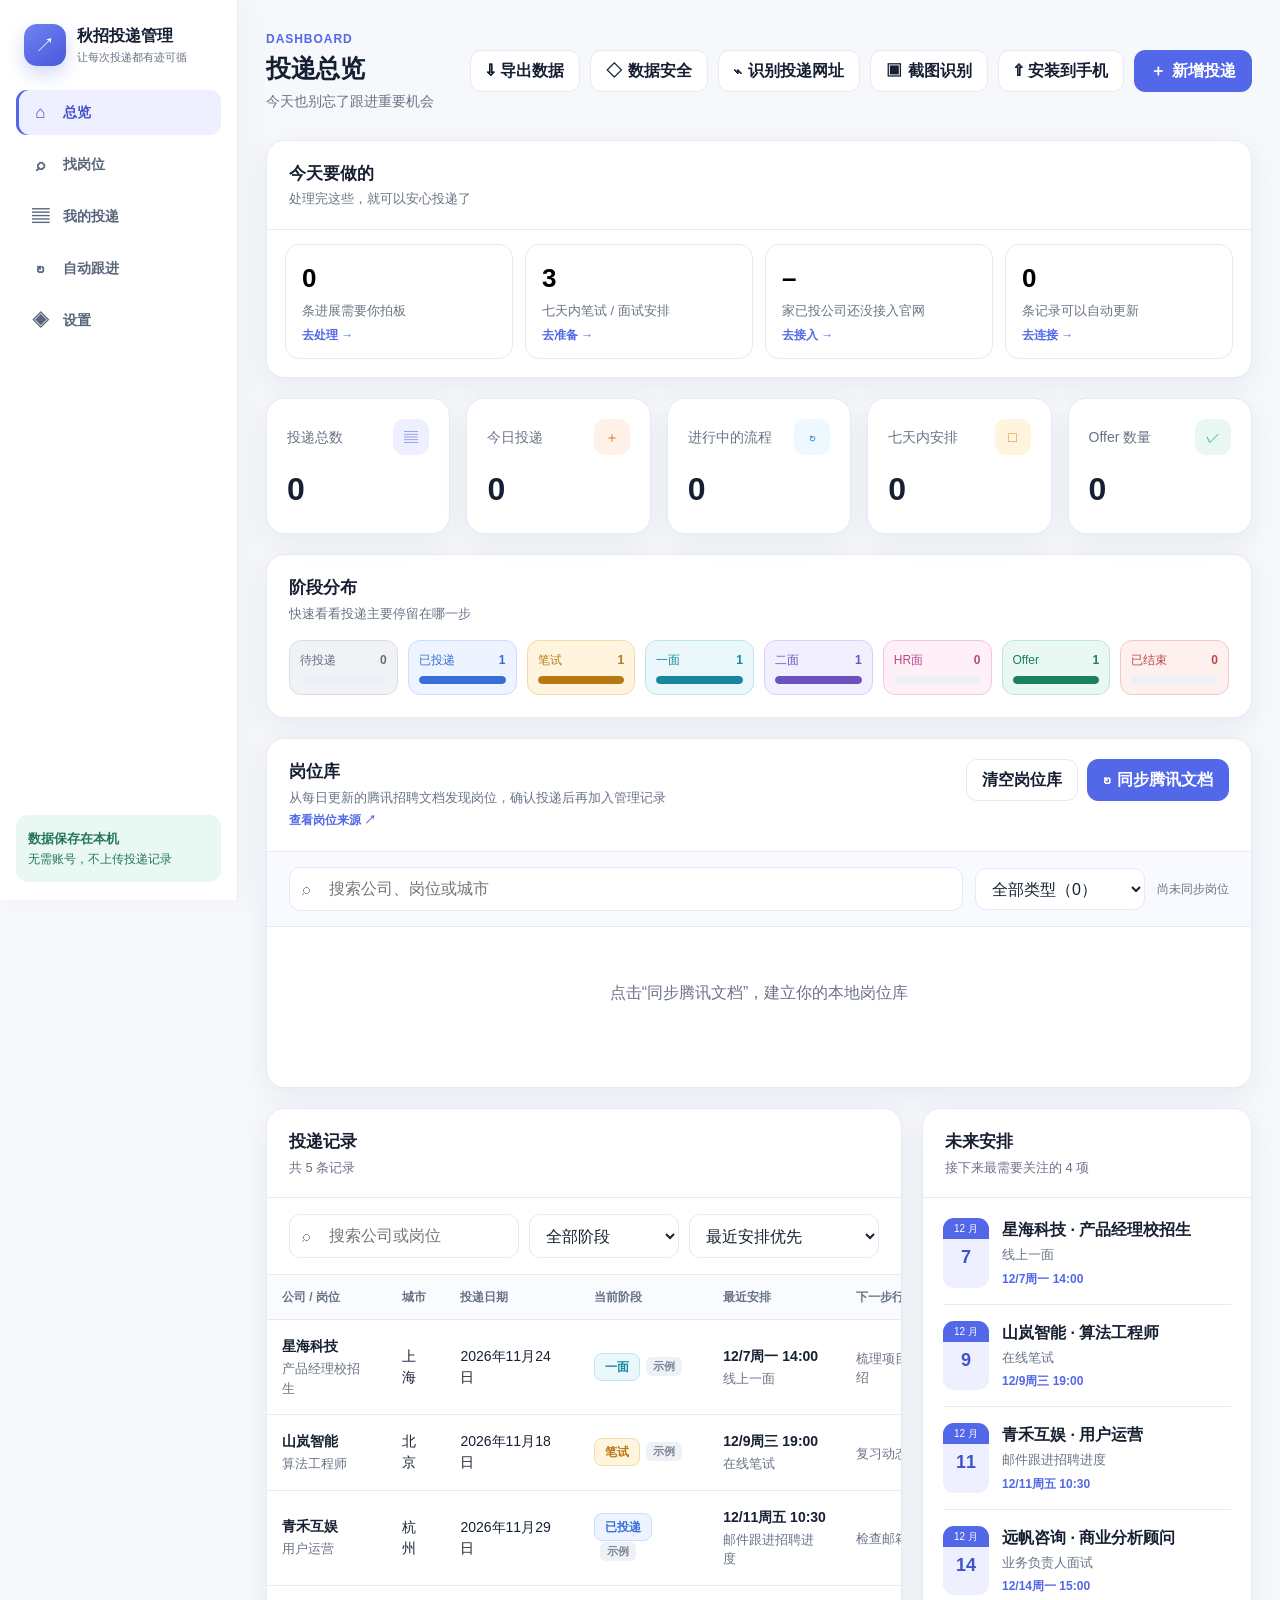
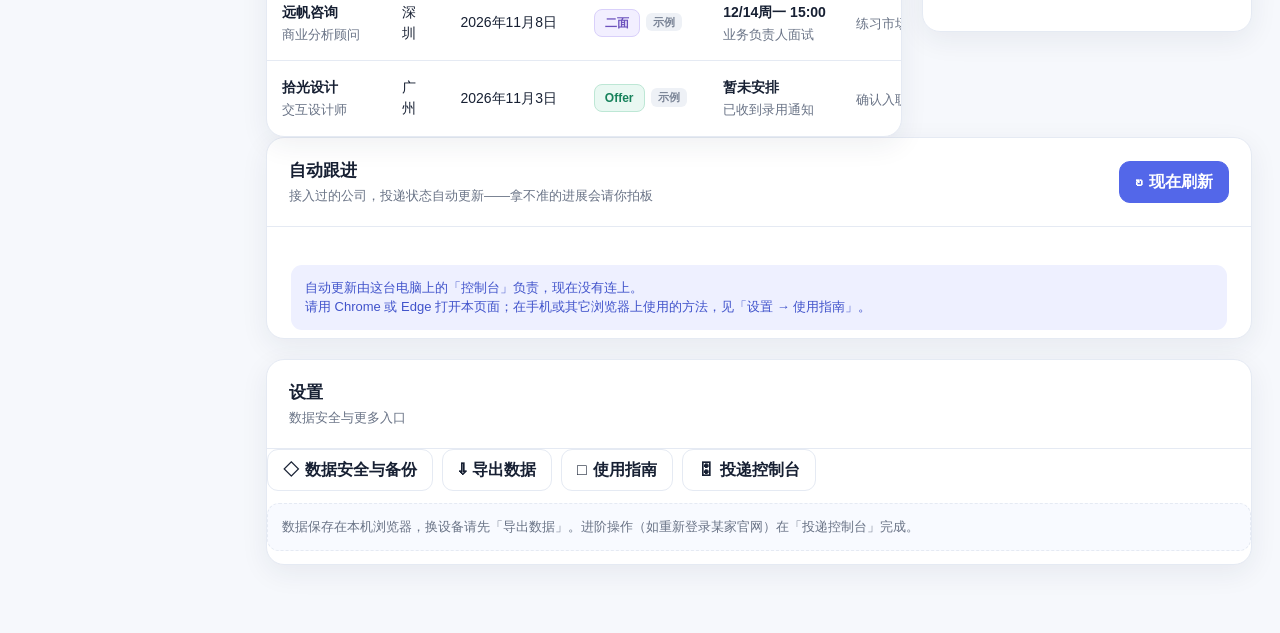
==== commit 8a03a650: "fix: .btn 统一 inline-flex——修复 <a> 型按钮（使用指南/投递控制台/打开岗位）比 <button> 型矮、无垂直内边距的样式不一致" ====
--- a/index.html
+++ b/index.html
@@ -84,8 +84,10 @@
     .subtitle { margin: 3px 0 0; color: var(--muted); font-size: 14px; }
     .top-actions { display: flex; gap: 10px; flex-wrap: wrap; justify-content: flex-end; }
     .btn {
+      /* 统一 inline-flex：<a class="btn"> 与 <button class="btn"> 才能同样高（行内 a 会丢 min-height 与垂直 padding） */
+      display: inline-flex; align-items: center; justify-content: center;
       border: 1px solid var(--line); background: var(--surface); color: var(--ink); border-radius: 11px;
-      min-height: 42px; padding: 0 15px; font-weight: 650; transition: .18s ease;
+      min-height: 42px; padding: 0 15px; font-weight: 650; text-decoration: none; transition: .18s ease;
     }
     .btn:hover { transform: translateY(-1px); border-color: #ccd3e2; box-shadow: 0 5px 14px rgba(33, 45, 75, .08); }
     .btn-primary { border-color: var(--primary); background: var(--primary); color: #fff; }
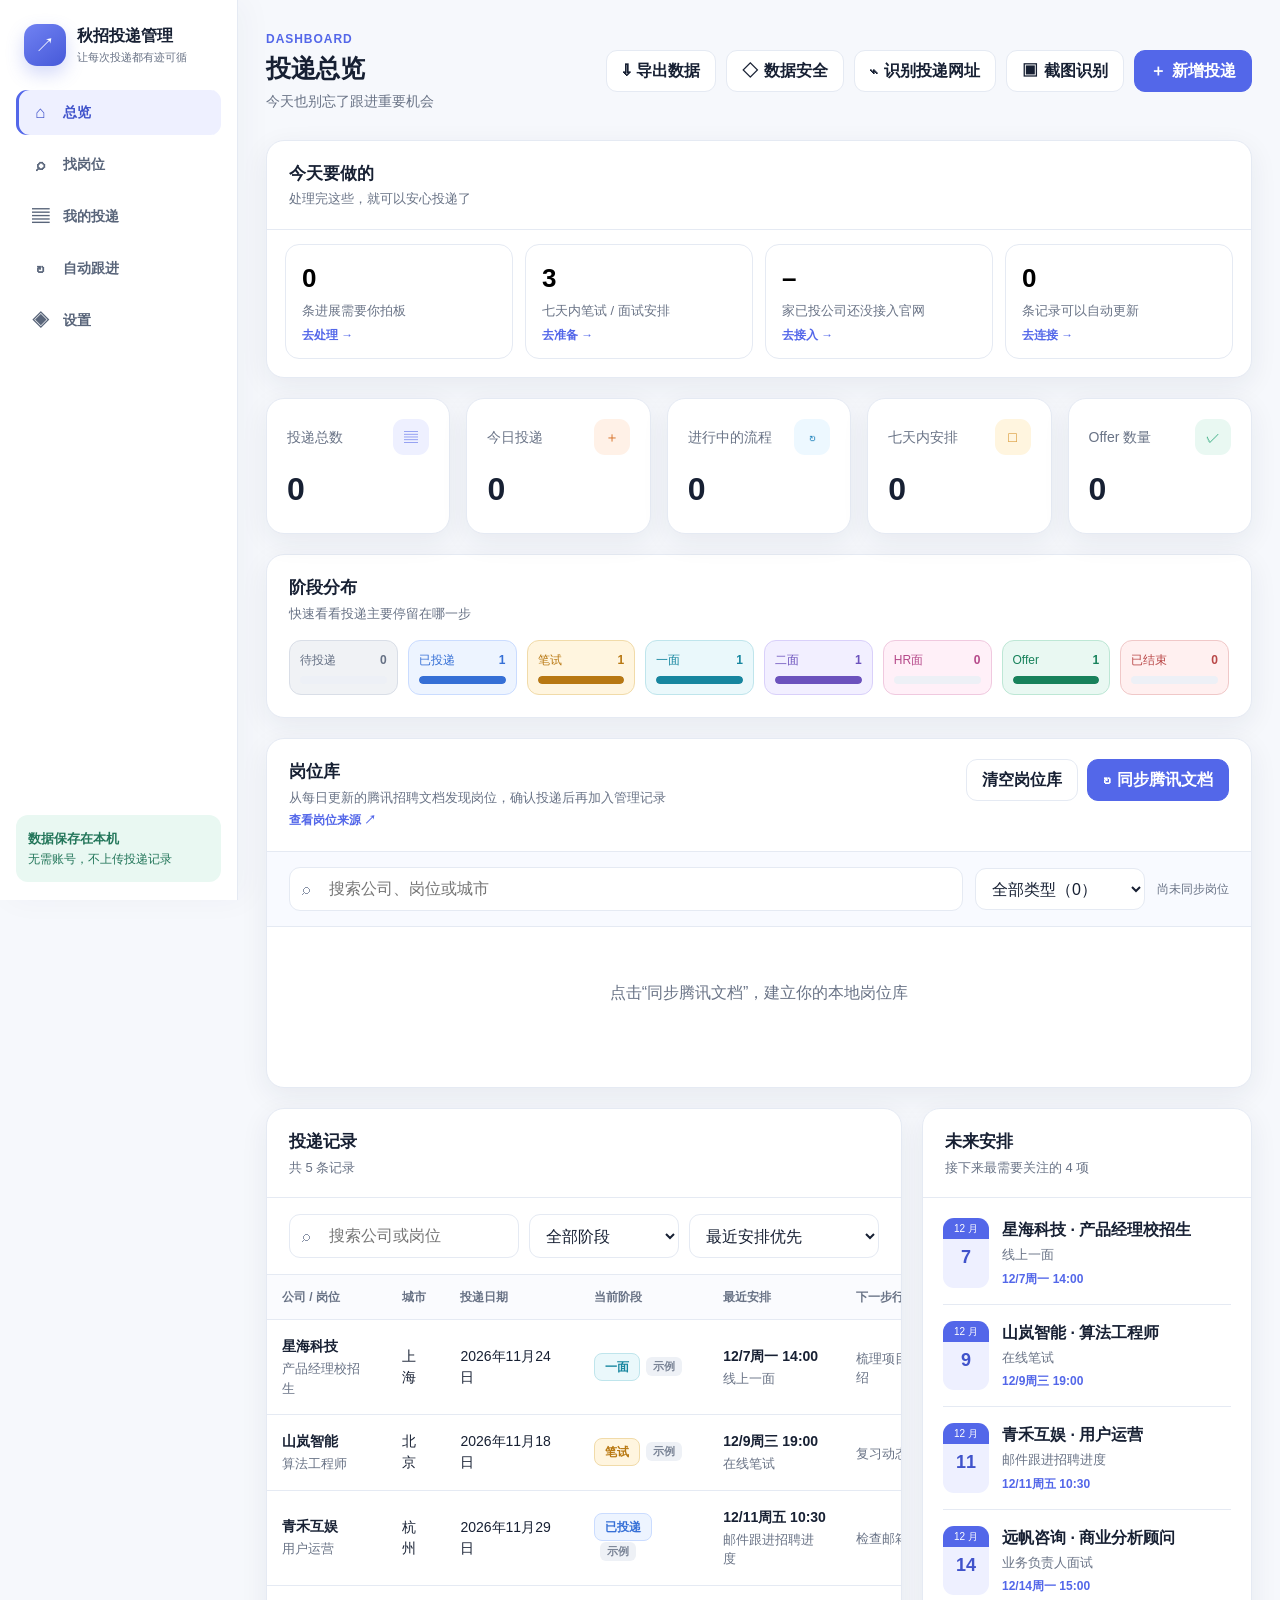
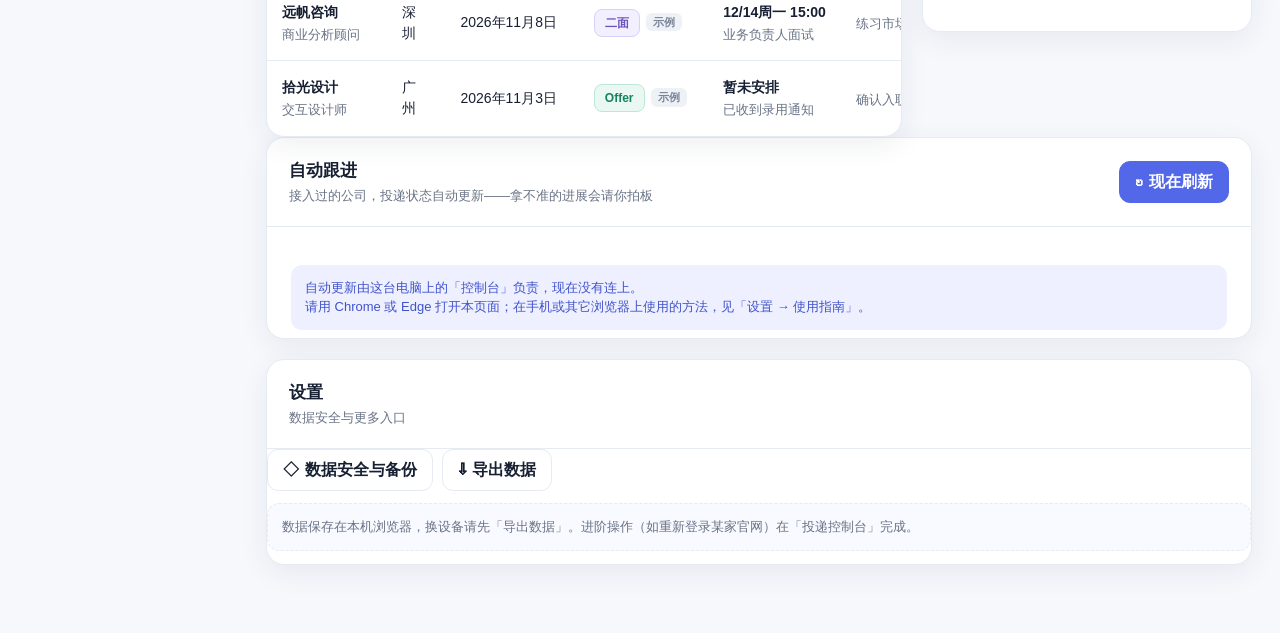
==== commit 5e377a5a: "fix: [hidden] 被 .btn 的 display 覆盖导致幽灵按钮——离线版点「投递控制台」跳 file:///console/ 报错、Pages 版「使用指南」404；全局兜底 [hid" ====
--- a/index.html
+++ b/index.html
@@ -35,6 +35,8 @@
     }
 
     * { box-sizing: border-box; }
+    /* 作者样式（如 .btn 的 inline-flex）会盖过浏览器对 [hidden] 的默认隐藏——这里强制兜底，防幽灵按钮 */
+    [hidden] { display: none !important; }
     html { scroll-behavior: smooth; }
     body {
       margin: 0;
@@ -1587,6 +1589,21 @@
           }
         }
         if (orphan) showToast(`${orphan} 条记录在官网已不存在，已自动转为手动维护（数据未删除）`);
+        // 邮件里的笔试/面试邀约：作为安排建议进拍板队列（绝不自动写入——时间写错比不写更糟）
+        const tips = Array.isArray(payload.mailTips) ? payload.mailTips : [];
+        for (const tip of tips) {
+          if (!tip || !tip.key || !tip.iso) continue;
+          if (ignoredSet.has(tip.key) || seenKeys.has(tip.key)) continue;
+          if (records.some(r => !r.isExample && r.scheduleAt === tip.iso && companyMatches(r, tip))) continue;
+          const candidates = records.filter(r => !r.isExample && companyMatches(r, tip)).slice(0, 5).map(r => r.id);
+          pushQueue({
+            key: tip.key, reason: 'mailtip', site: 'mail',
+            company: tip.company || '邮件邀约', job: tip.round || tip.kind || '安排',
+            statusRaw: `${tip.kind || '安排'}邀约`, dept: String(tip.subject || '').slice(0, 80), city: tip.place || '',
+            appliedAt: '', fetchedAt: tip.at || '', matchIds: candidates,
+            scheduleIso: tip.iso, round: tip.round || '', kindName: tip.kind || ''
+          });
+        }
         syncState.pending = [...syncState.pending, ...queued];
         // 官网条目全量留一份精简副本：编辑弹窗「绑定官网记录」与「N 条可绑定」待办都从这里取
         syncState.officialEntries = updates
@@ -1622,13 +1639,21 @@
           if (action === 'apply' && chosenId) {
             const record = records.find(r => r.id === chosenId);
             if (record) {
-              if (item.reason === 'revive' && cls.kind !== 'promote') record.stage = '已投递';
-              else if (cls.kind === 'terminal' || cls.kind === 'promote') record.stage = cls.stage;
-              // 裁决即绑定：确认过身份的记录写入 syncKey，之后按绑定直取，不再反复匹配、反复询问
-              record.syncKey = buildSyncKey(item);
-              record.orphanedAt = '';
-              record.noBind = false;
-              applySyncFields(item, record);
+              if (item.reason === 'mailtip') {
+                // 邮件邀约：只写安排信息，不碰阶段与官网绑定；已采用的不再重复建议
+                record.scheduleAt = item.scheduleIso;
+                record.recentSchedule = [item.round, item.city].filter(Boolean).join(' · ') || '邮件邀约';
+                record.updatedAt = Date.now();
+                syncState.ignored = [...new Set([...(syncState.ignored || []), item.key])];
+              } else {
+                if (item.reason === 'revive' && cls.kind !== 'promote') record.stage = '已投递';
+                else if (cls.kind === 'terminal' || cls.kind === 'promote') record.stage = cls.stage;
+                // 裁决即绑定：确认过身份的记录写入 syncKey，之后按绑定直取，不再反复匹配、反复询问
+                record.syncKey = buildSyncKey(item);
+                record.orphanedAt = '';
+                record.noBind = false;
+                applySyncFields(item, record);
+              }
               syncState.stats.applied += 1;
             }
           } else {
@@ -1922,6 +1947,18 @@
           item.fetchedAt ? `更新于 ${formatClock(item.fetchedAt)}` : ''
         ].filter(Boolean).join(' · '));
         const title = `<div class="adj-body-title">${escapeHtml(item.company)} · ${escapeHtml(item.job)}</div><div class="adj-meta">${meta}</div>`;
+        if (item.reason === 'mailtip') {
+          const candidates = (item.matchIds || []).map(id => records.find(r => r.id === id)).filter(Boolean);
+          $('#adjBody').innerHTML = `${title}
+            <div class="adj-fact">邮箱里发现一条<b>${escapeHtml(item.kindName || '面试/笔试')}</b>邀约<br>
+            时间：<b>${escapeHtml(formatDateTime(item.scheduleIso))}</b>${item.city ? ` · 地点：${escapeHtml(item.city)}` : ''}<br>
+            <span class="adj-meta">邮件主题：${escapeHtml(item.dept || '（无主题）')}</span></div>
+            <p class="adj-question">是你哪条投递的安排？</p>
+            ${candidates.length
+              ? `<div class="bind-entries">${candidates.map(r => `<button class="bind-entry" data-adj-cand="${escapeHtml(r.id)}" type="button"><span>${escapeHtml(r.company)} · ${escapeHtml(r.position)}</span><span class="sub">当前：${escapeHtml(r.stage)}</span></button>`).join('')}</div>`
+              : '<div class="hint">台账里还没有这家公司的投递记录。可先在「我的投递」手动新增，时间从这里照抄。</div>'}`;
+          return;
+        }
         if (item.reason === 'override' && record) {
           $('#adjBody').innerHTML = `${title}
             <div class="adj-fact">官网显示这条已经<b>${escapeHtml(cls.stage)}</b>（${official}）<br>你的记录当前是<b>${escapeHtml(record.stage)}</b>，而且是你自己改过的</div>
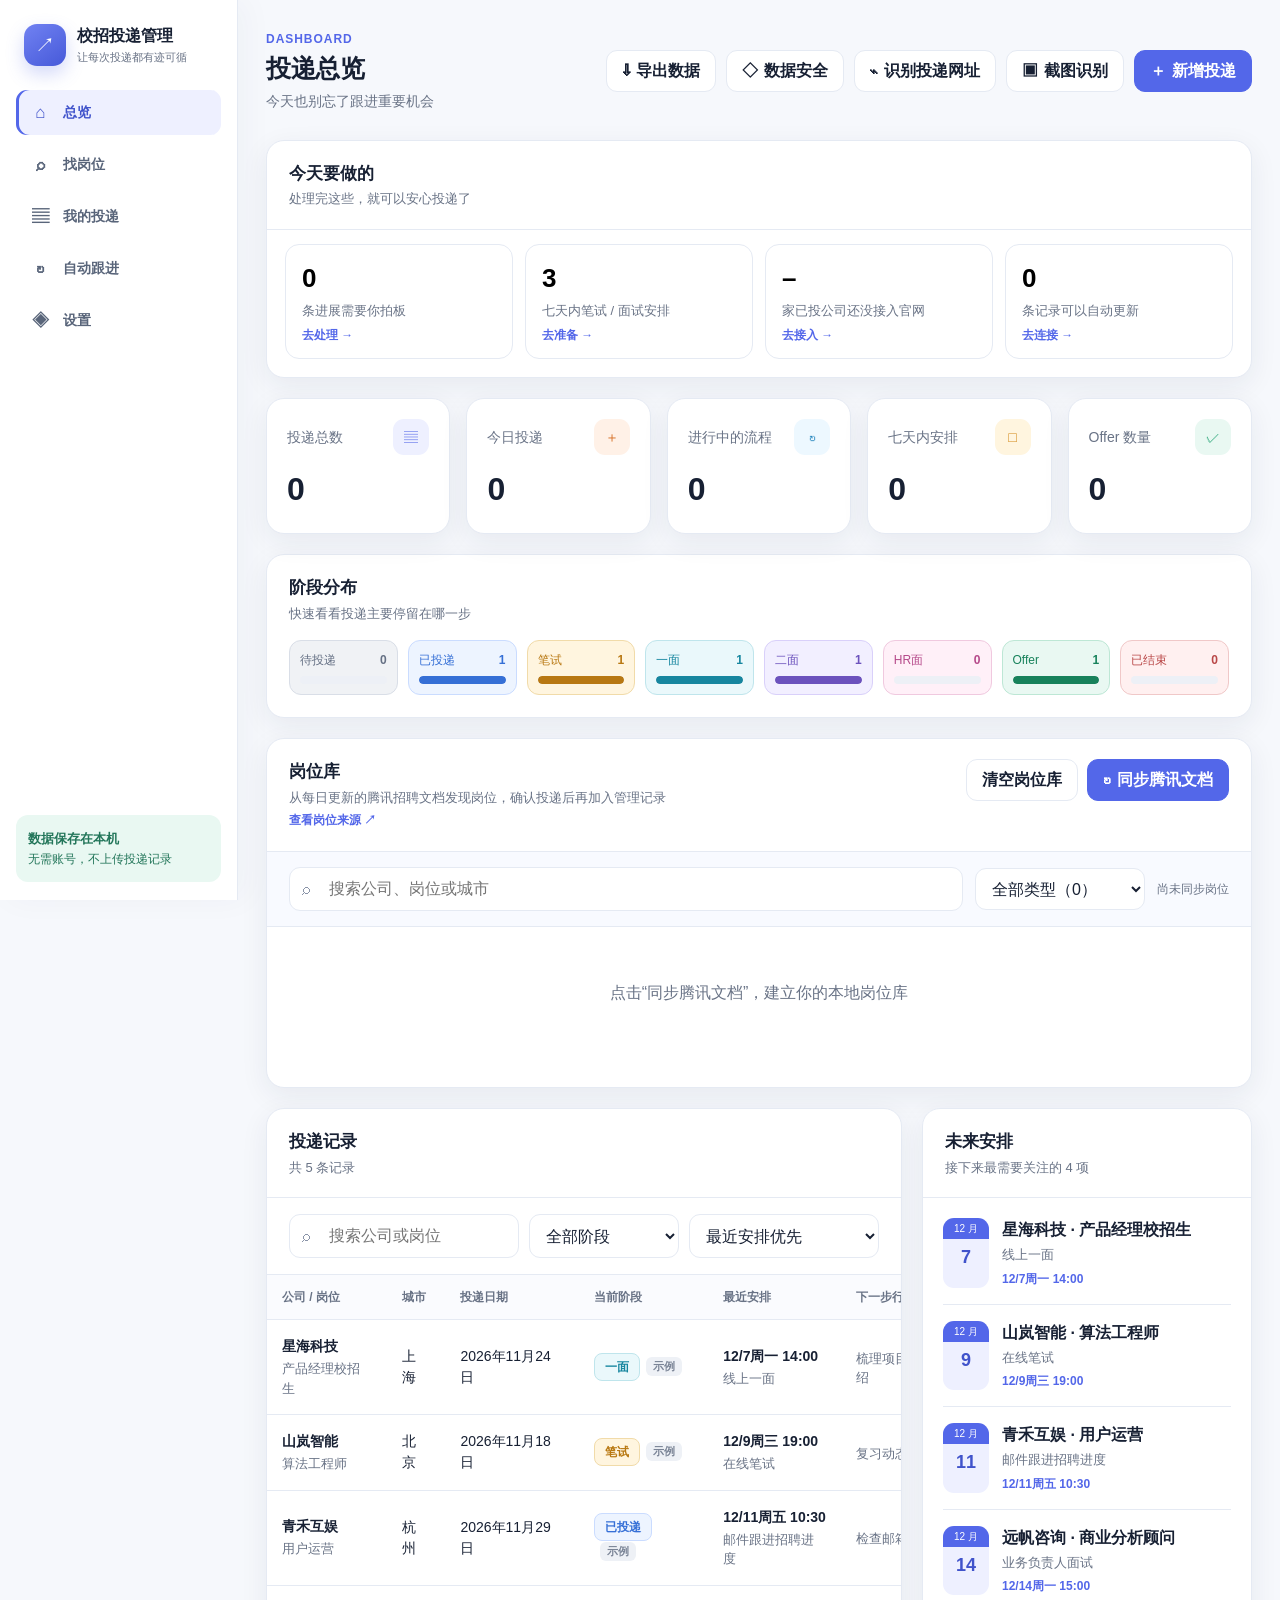
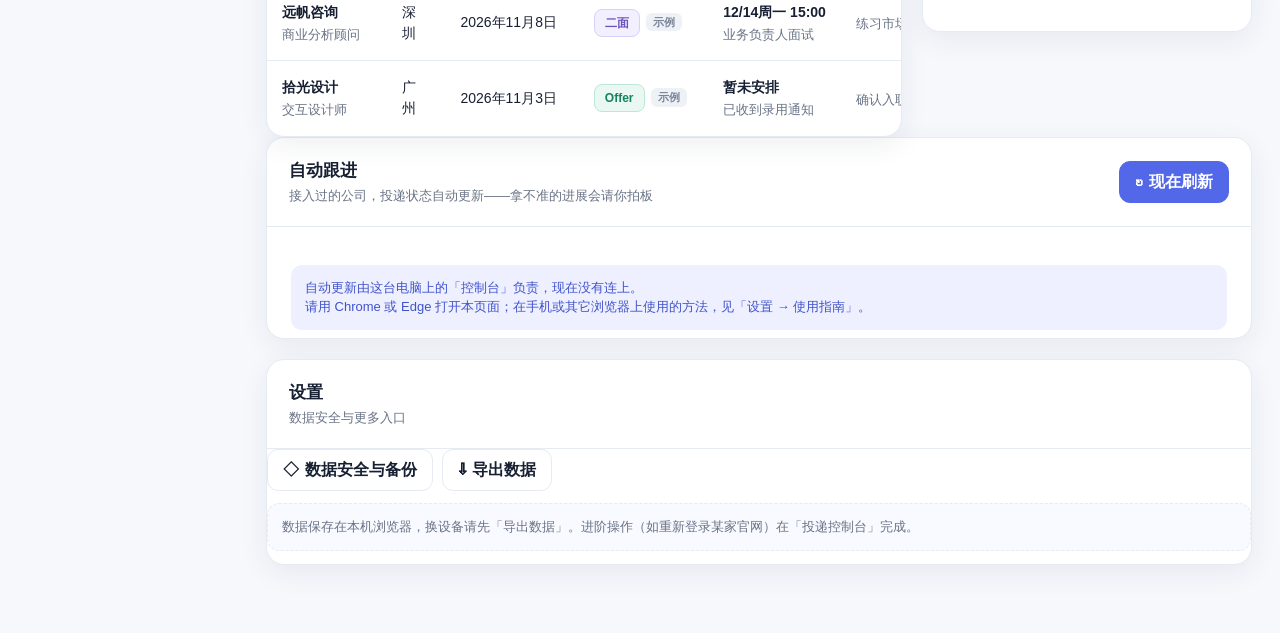
==== commit 6c43499c: "feat(v3.3.1): 产品更名「校招投递管理」——覆盖秋招/春招/暑期实习/日常实习；界面/指南/下载中心/安装器/文档同步；存储键不变（老用户无感）" ====
--- a/index.html
+++ b/index.html
@@ -5,14 +5,14 @@
   <meta name="viewport" content="width=device-width, initial-scale=1">
   <meta name="color-scheme" content="light">
   <meta name="theme-color" content="#5367e9">
-  <meta name="description" content="本地保存、随时跟进的秋招投递管理器">
+  <meta name="description" content="本地保存、随时跟进的校招投递管理">
   <meta name="apple-mobile-web-app-capable" content="yes">
   <meta name="apple-mobile-web-app-status-bar-style" content="default">
-  <meta name="apple-mobile-web-app-title" content="秋招管理">
+  <meta name="apple-mobile-web-app-title" content="校招管理">
   <link rel="manifest" href="./manifest.webmanifest">
   <link rel="icon" href="./icons/app-icon.svg" type="image/svg+xml">
   <link rel="apple-touch-icon" href="./icons/apple-touch-icon.png">
-  <title>秋招投递管理</title>
+  <title>校招投递管理</title>
   <style>
     :root {
       --bg: #f6f8fc;
@@ -440,7 +440,7 @@
     <aside class="app-sidebar" aria-label="主导航">
       <div class="sidebar-brand">
         <div class="brand-mark" aria-hidden="true">↗</div>
-        <div><div class="sidebar-title">秋招投递管理</div><div class="sidebar-subtitle">让每次投递都有迹可循</div></div>
+        <div><div class="sidebar-title">校招投递管理</div><div class="sidebar-subtitle">让每次投递都有迹可循</div></div>
       </div>
       <nav class="sidebar-nav">
         <a class="nav-item is-active" href="#overview"><span class="nav-icon">⌂</span><span>总览</span></a>
@@ -1214,7 +1214,7 @@
         }
         try {
           backupFileHandle = await window.showSaveFilePicker({
-            suggestedName: '秋招投递自动备份.json',
+            suggestedName: '校招投递自动备份.json',
             types: [{ description: 'JSON 备份文件', accept: { 'application/json': ['.json'] } }]
           });
           await dbPut('handles', backupFileHandle, 'backupFile');
@@ -1269,13 +1269,13 @@
           const incoming = Array.isArray(parsed) ? parsed : parsed.records;
           if (!Array.isArray(incoming) || incoming.some(item => !item || typeof item !== 'object')) throw new Error('文件中没有有效记录');
           if (!confirm(`备份中有 ${incoming.length} 条记录。\n\n继续后将替换当前 ${records.length} 条记录，系统会先下载一份“导入前备份”。是否继续？`)) return;
-          downloadPayload(createEnvelope(records), `秋招投递-导入前备份-${localDateInput(new Date())}.json`);
+          downloadPayload(createEnvelope(records), `校招投递-导入前备份-${localDateInput(new Date())}.json`);
           records = incoming.map(normalizeRecord);
           saveRecords(`已导入并保护 ${records.length} 条记录`);
           render();
           updateSafetyStatus();
         } catch (error) {
-          alert(`导入失败：${error.message || '这不是有效的秋招投递备份文件。'}`);
+          alert(`导入失败：${error.message || '这不是有效的校招投递备份文件。'}`);
         }
       }
 
@@ -1289,7 +1289,7 @@
             return;
           }
           if (!confirm(`将恢复 ${formatClock(previous.savedAt)} 的快照，共 ${previous.records.length} 条记录。\n系统会先下载当前数据备份。是否继续？`)) return;
-          downloadPayload(createEnvelope(records), `秋招投递-恢复前备份-${localDateInput(new Date())}.json`);
+          downloadPayload(createEnvelope(records), `校招投递-恢复前备份-${localDateInput(new Date())}.json`);
           records = previous.records.map(normalizeRecord);
           saveRecords(`已恢复 ${records.length} 条记录`);
           render();
@@ -2919,7 +2919,7 @@
         window.addEventListener('appinstalled', () => {
           deferredInstallPrompt = null;
           installButton.hidden = true;
-          showToast('秋招投递管理器已安装到桌面');
+          showToast('校招投递管理已安装到桌面');
         });
         // 同源托管在控制台根路径时，Service Worker 作用域会覆盖整个 origin（含 /console/），故托管态不注册，并清掉历史注册
         if ('serviceWorker' in navigator && hostedByConsole()) {
